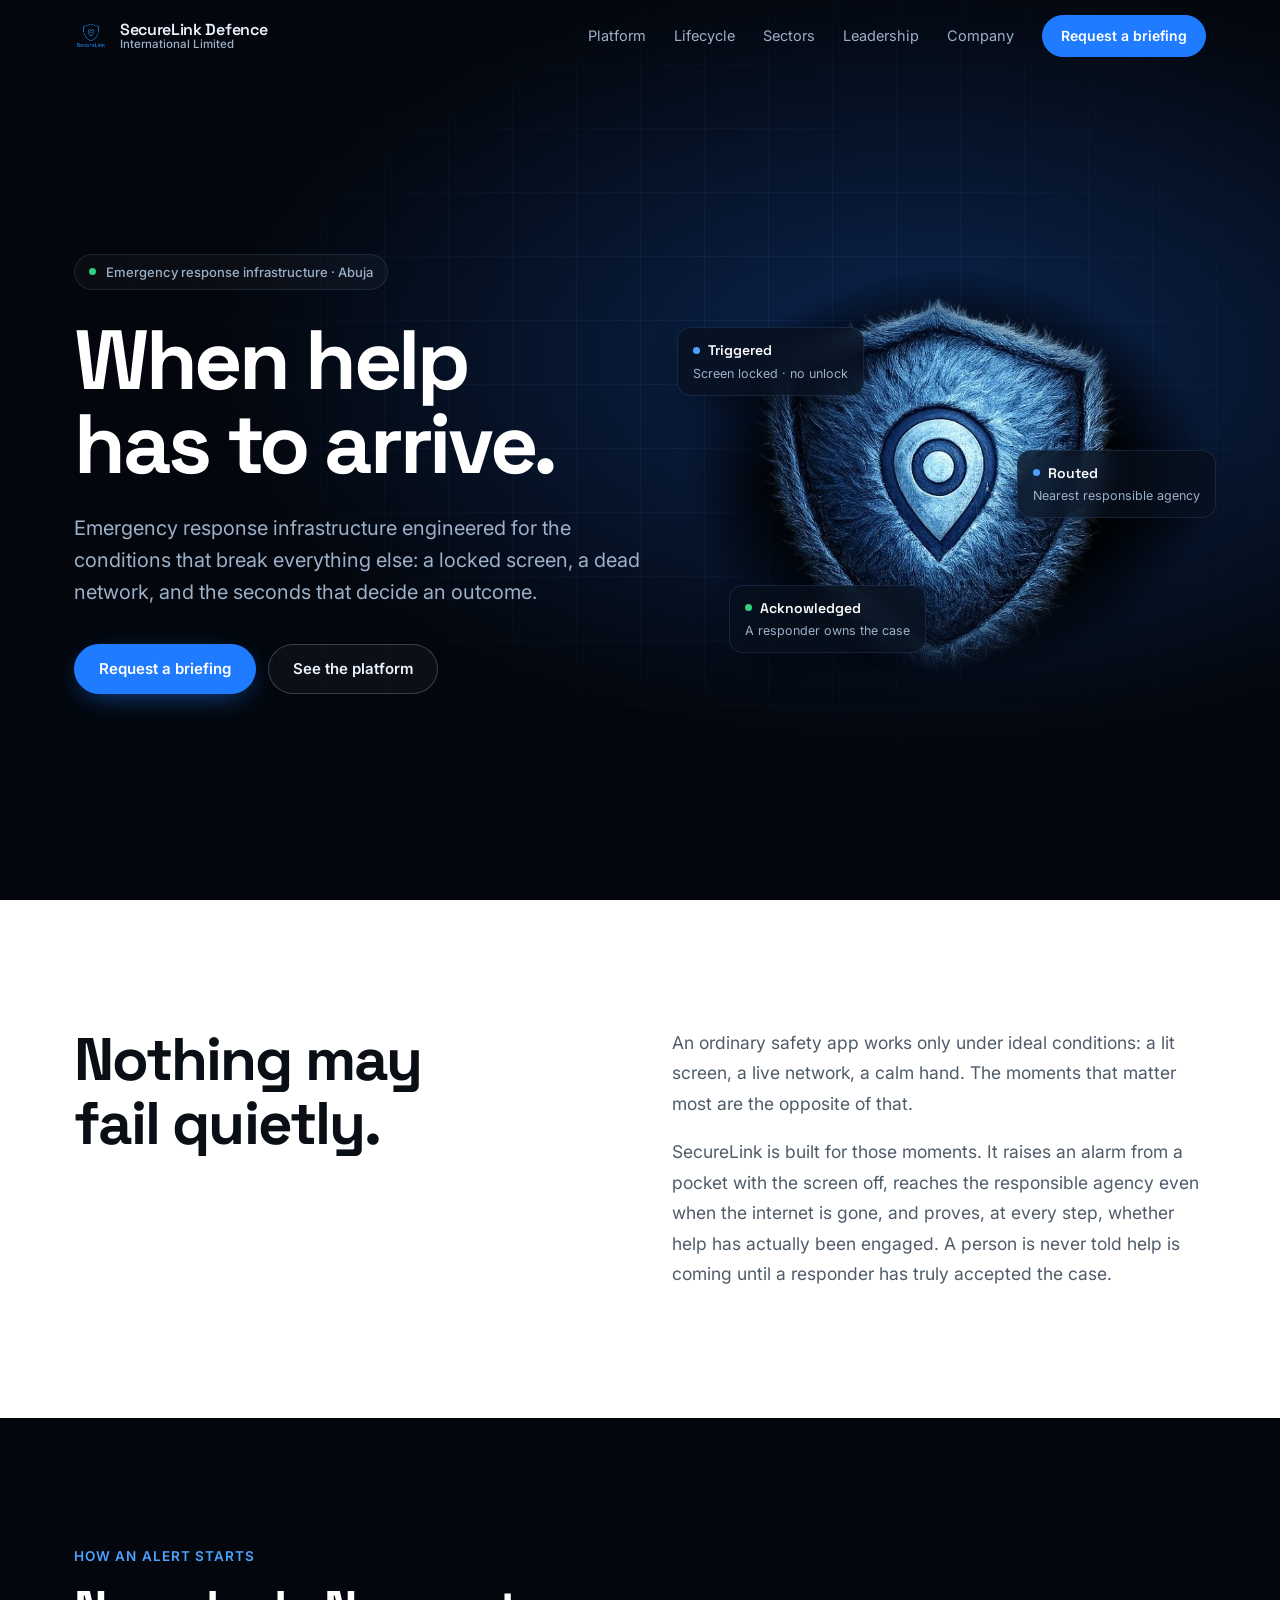
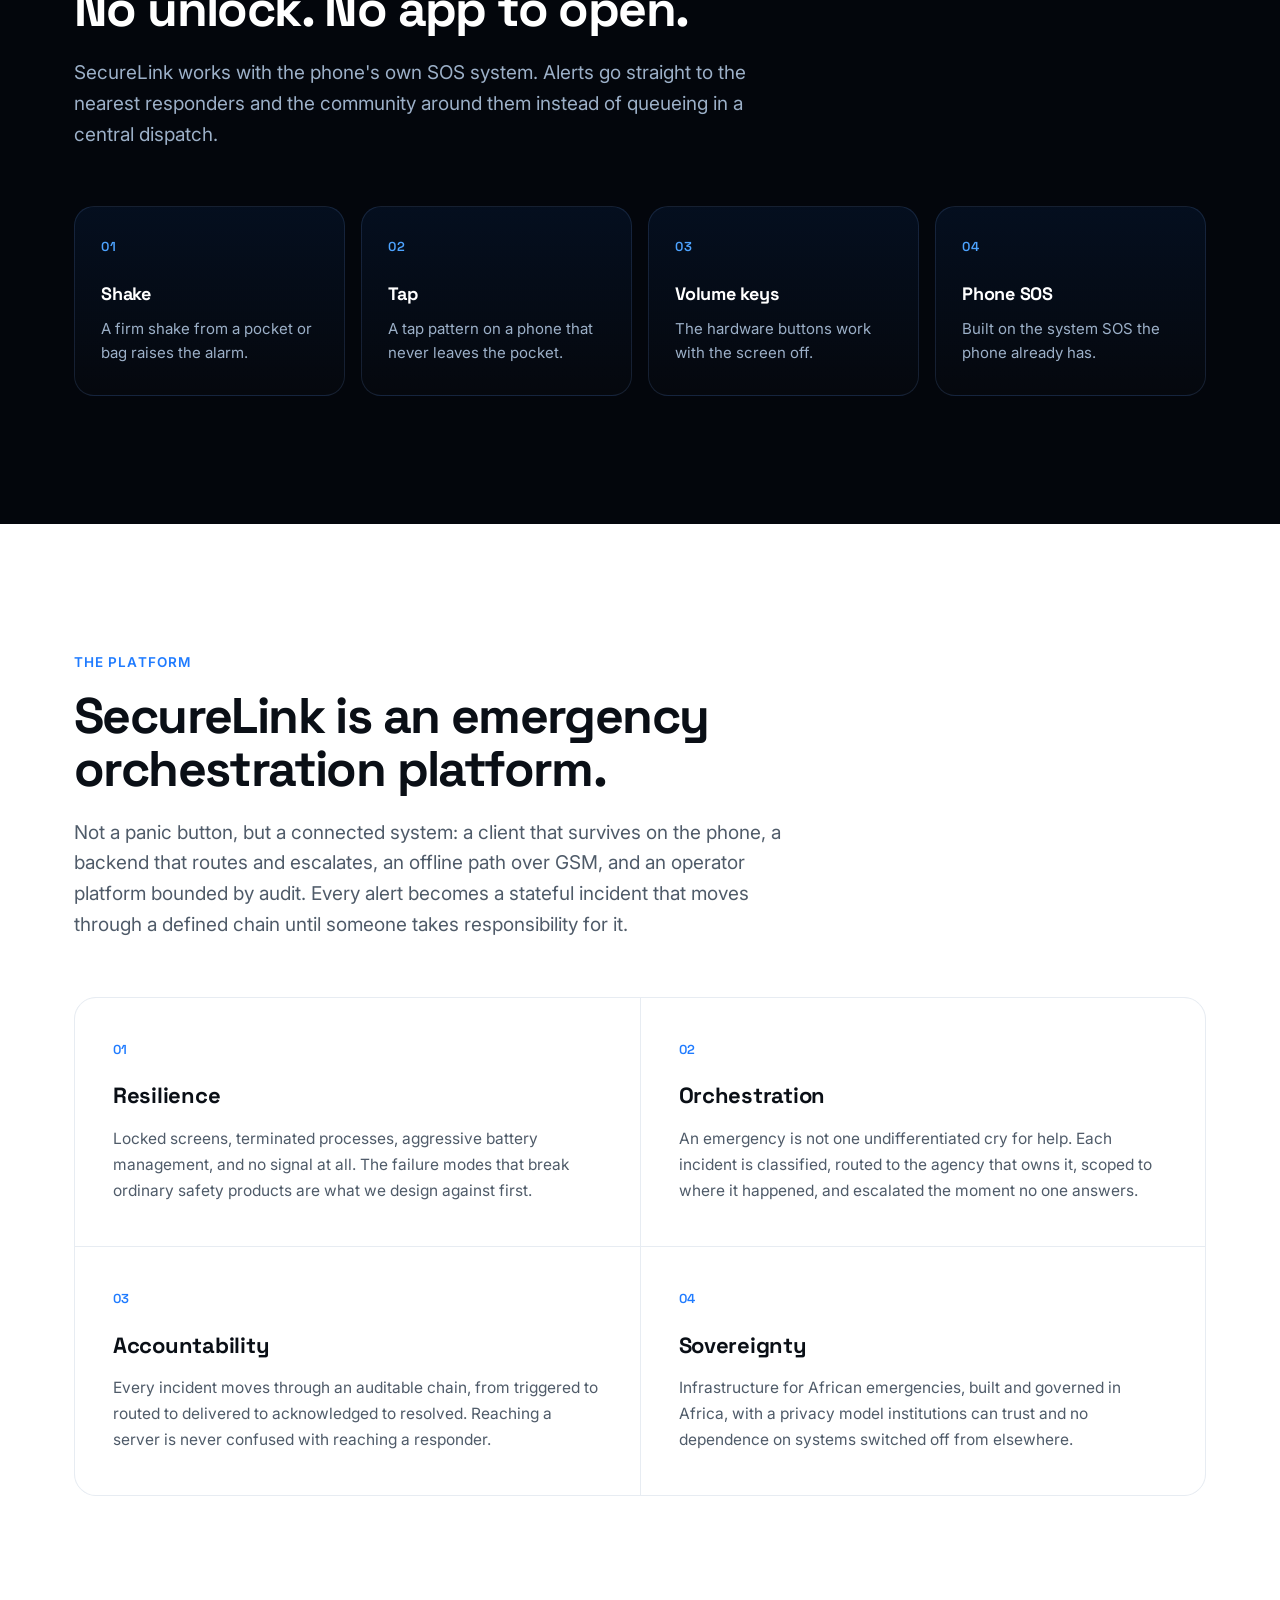
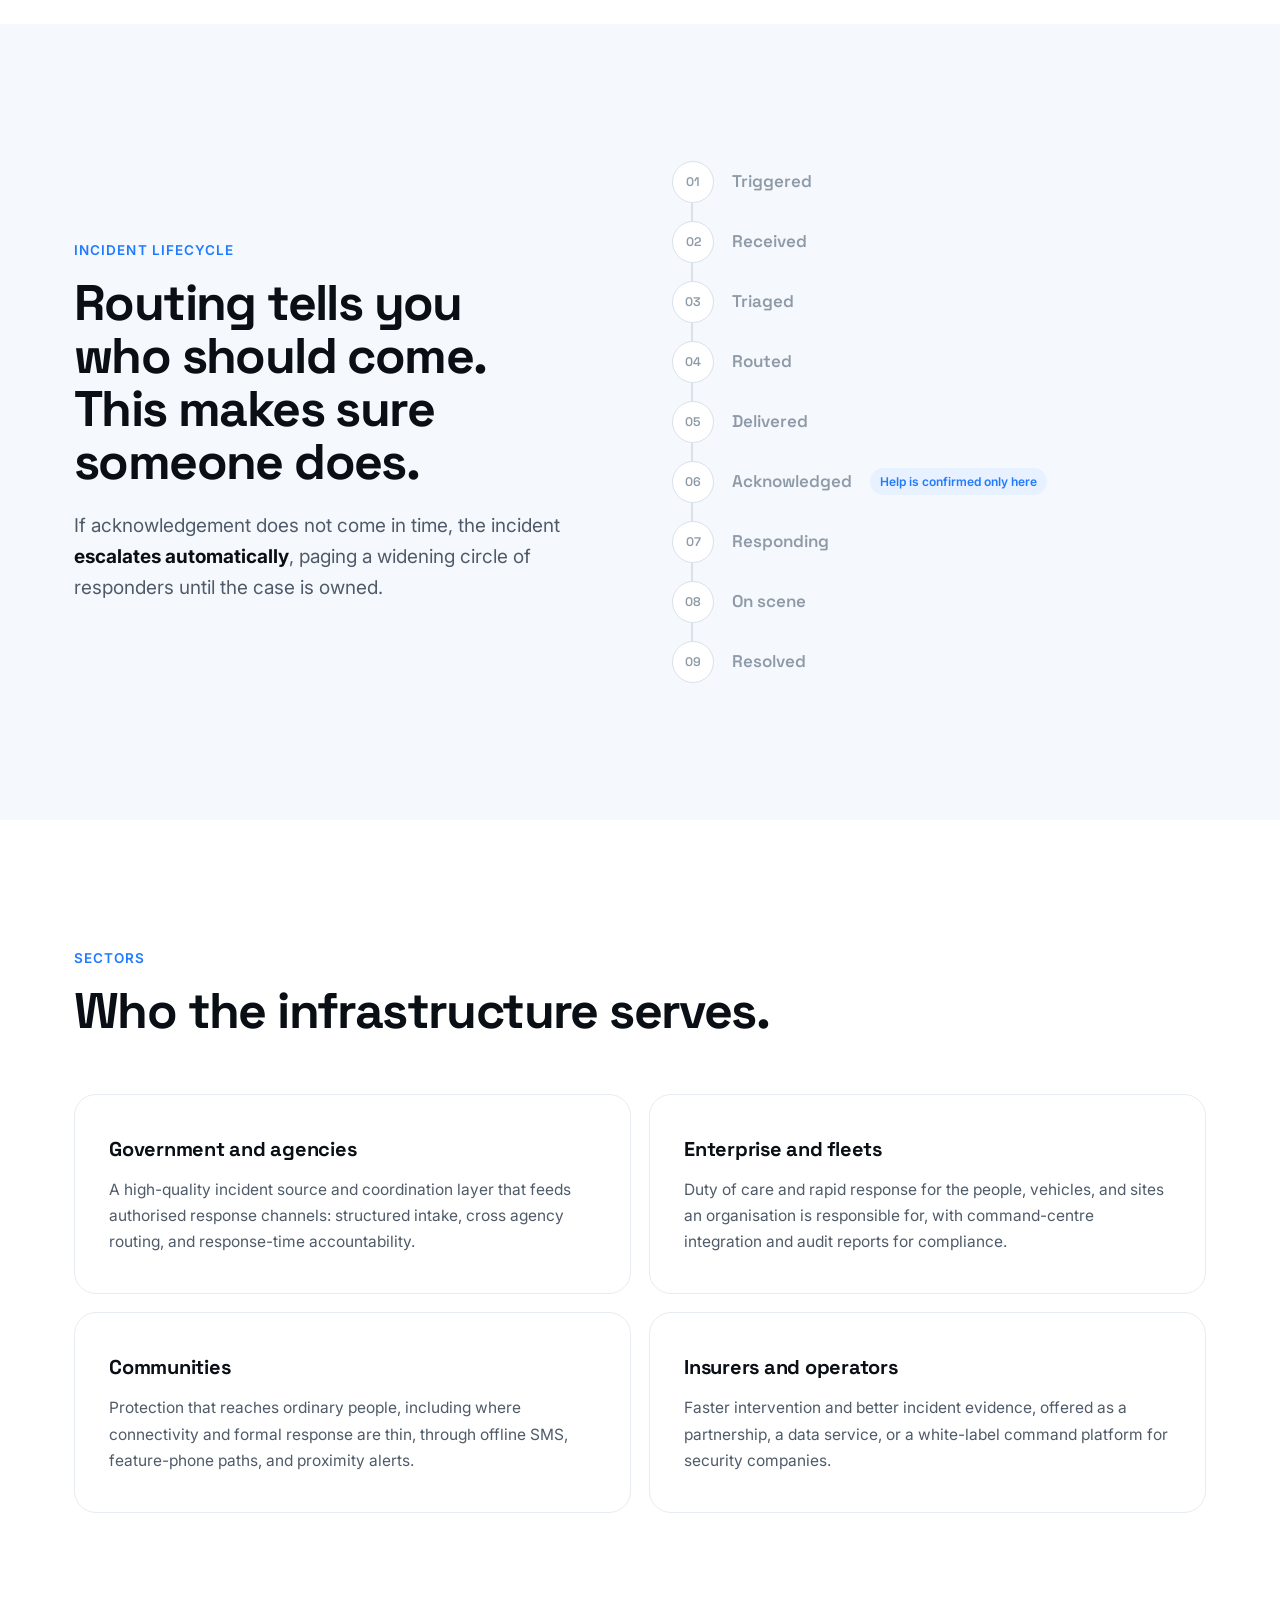
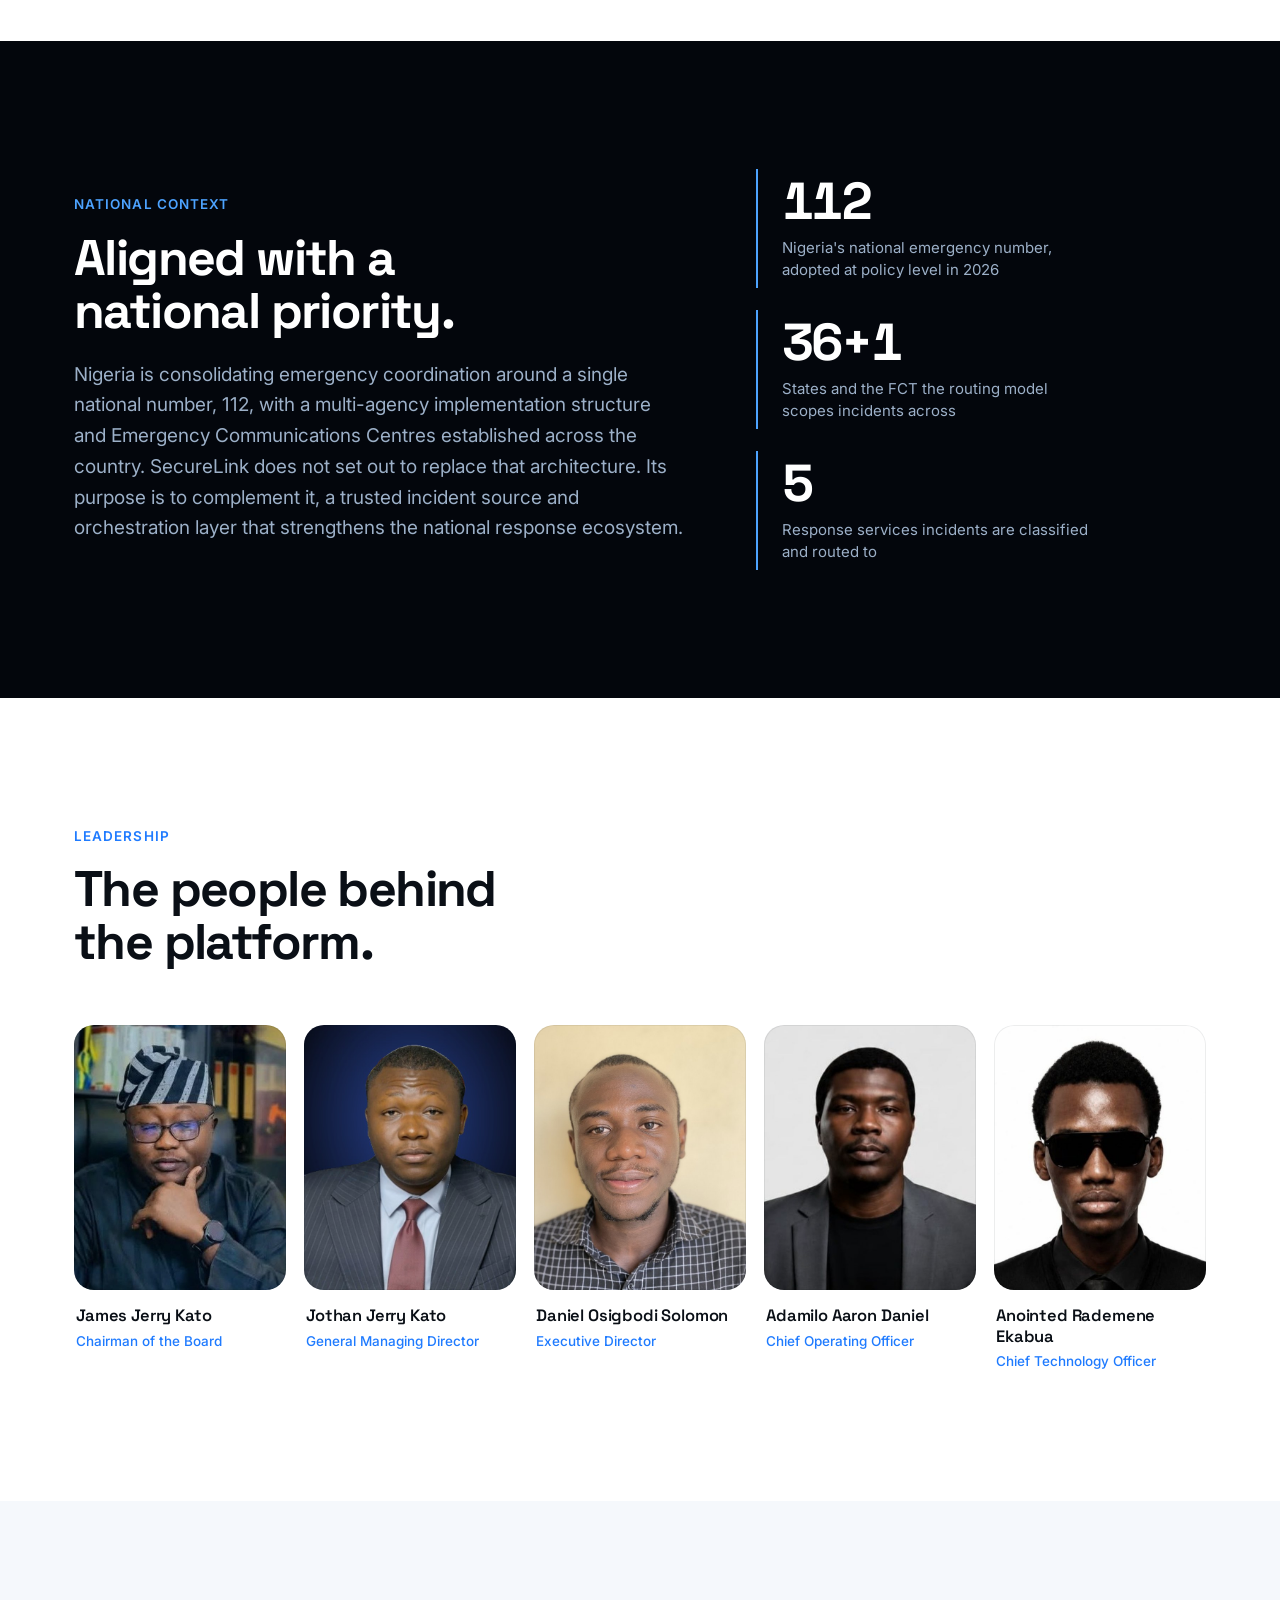
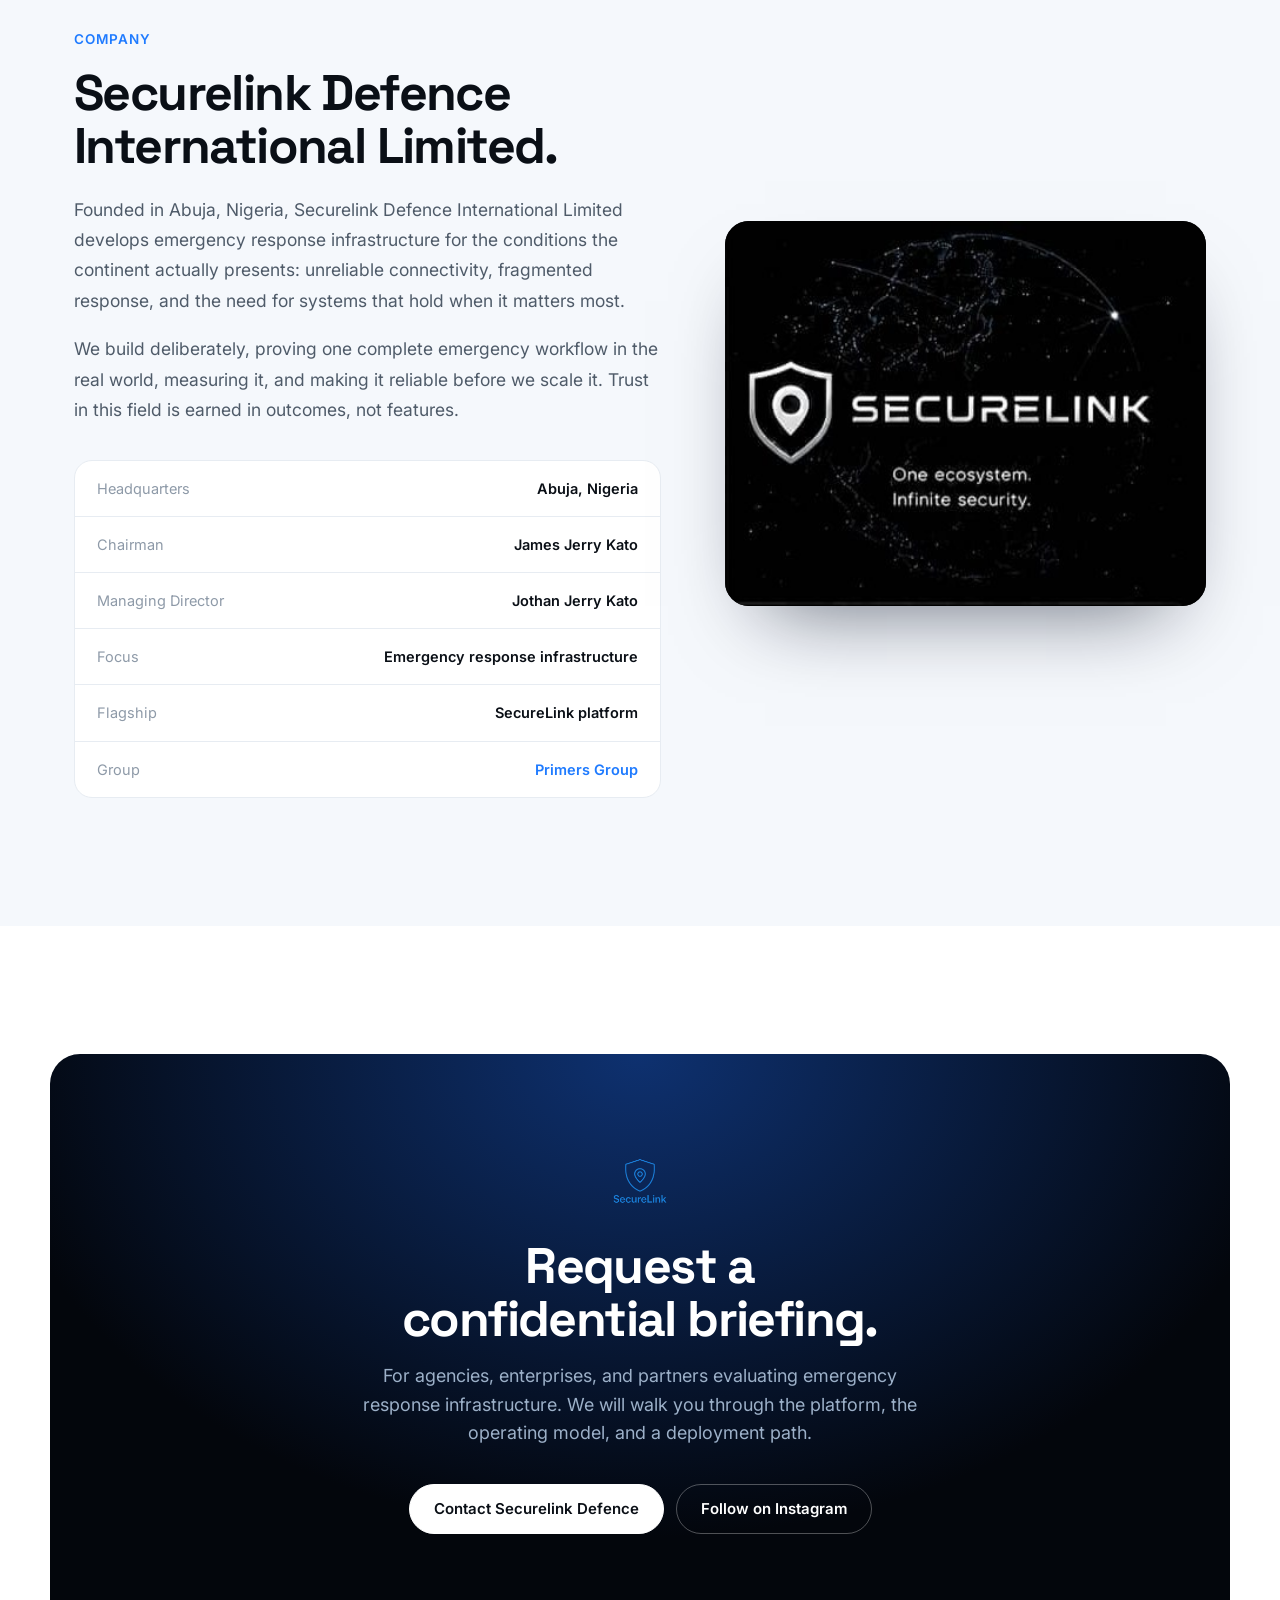
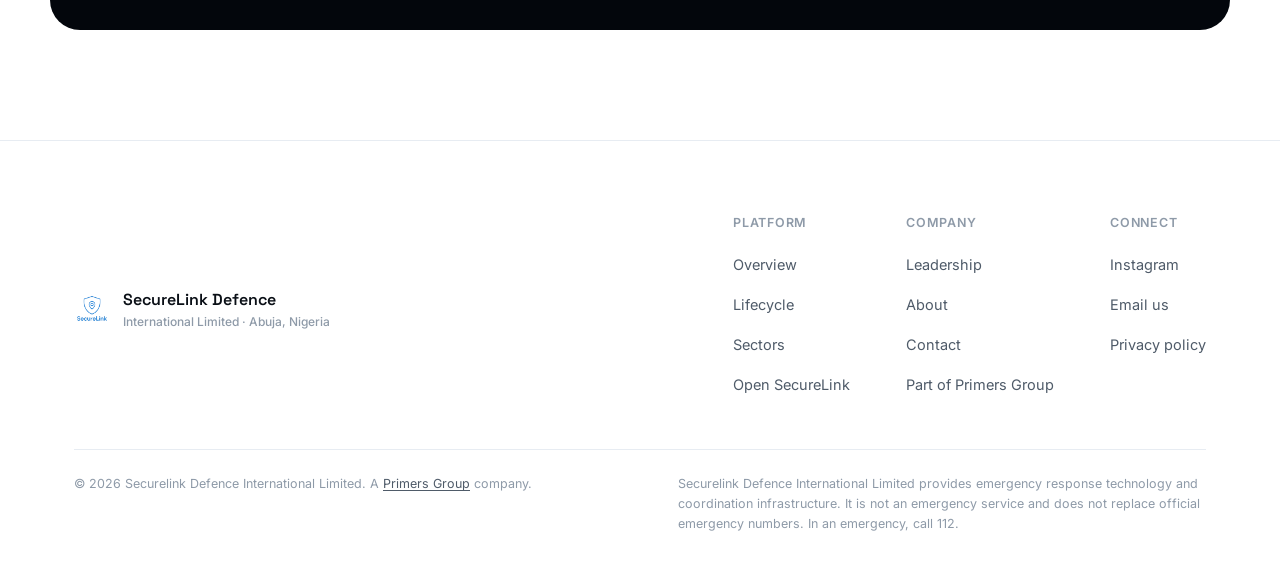
==== index.html @ cee1825c "Add Daniel Osigbodi Solomon's photo to leadership Co-Authored-By: Claude Opus 5.5 <noreply@anthropic" ====
<!doctype html>
<html lang="en-NG">
<head>
<meta charset="utf-8" />
<meta name="viewport" content="width=device-width, initial-scale=1, viewport-fit=cover" />
<title>Securelink Defence International Limited · Emergency response infrastructure</title>
<meta name="description" content="Emergency response infrastructure for Africa. Detection that survives a locked screen and a dead network, routing that reaches the right agency in time, and accountability from the first alert to the responder who answers it." />
<link rel="canonical" href="https://securelinkdefence.primersgroup.ng/" />
<meta name="theme-color" content="#03060c" />
<meta name="robots" content="index,follow,max-image-preview:large" />
<meta property="og:type" content="website" />
<meta property="og:site_name" content="Securelink Defence" />
<meta property="og:title" content="Securelink Defence · When help has to arrive" />
<meta property="og:description" content="Emergency response infrastructure engineered for a locked screen, a dead network, and the seconds that decide an outcome." />
<meta property="og:url" content="https://securelinkdefence.primersgroup.ng/" />
<meta property="og:image" content="https://securelinkdefence.primersgroup.ng/og.jpg" />
<meta property="og:image:width" content="1200" />
<meta property="og:image:height" content="630" />
<meta name="twitter:card" content="summary_large_image" />
<link rel="icon" href="/favicon.ico" sizes="48x48" />
<link rel="icon" type="image/png" sizes="96x96" href="/favicon-96.png" />
<link rel="icon" type="image/png" sizes="192x192" href="/icon-192.png" />
<link rel="apple-touch-icon" href="/apple-touch-icon.png" />
<link rel="preconnect" href="https://fonts.googleapis.com" />
<link rel="preconnect" href="https://fonts.gstatic.com" crossorigin />
<link href="https://fonts.googleapis.com/css2?family=Space+Grotesk:wght@500;600;700&family=Inter:wght@400;500;600&display=swap" rel="stylesheet" />
<link rel="preload" as="image" href="/img/shield-hero.jpg" />
<link rel="stylesheet" href="/site.css" />
<script>document.documentElement.classList.add('js')</script>
<script type="application/ld+json">{"@context":"https://schema.org","@graph":[
{"@type":"Organization","@id":"https://securelinkdefence.primersgroup.ng/#org","name":"Securelink Defence International Limited","alternateName":"SecureLink","url":"https://securelinkdefence.primersgroup.ng/","logo":"https://securelinkdefence.primersgroup.ng/securelink-logo.png","email":"primerscorperation@gmail.com","address":{"@type":"PostalAddress","addressLocality":"Abuja","addressCountry":"NG"},"sameAs":["https://www.instagram.com/securelink_defence/","https://securelink.primersgroup.ng/"],"parentOrganization":{"@type":"Organization","name":"Primers Group","url":"https://primersgroup.ng/"},
"employee":[{"@type":"Person","name":"James Jerry Kato","jobTitle":"Chairman of the Board"},{"@type":"Person","name":"Jothan Jerry Kato","jobTitle":"General Managing Director"},{"@type":"Person","name":"Daniel Osigbodi Solomon","jobTitle":"Executive Director"},{"@type":"Person","name":"Adamilo Aaron Daniel","jobTitle":"Chief Operating Officer"},{"@type":"Person","name":"Anointed Rademene Ekabua","jobTitle":"Chief Technology Officer"}]},
{"@type":"WebApplication","name":"SecureLink","url":"https://securelink.primersgroup.ng/","applicationCategory":"BusinessApplication","publisher":{"@id":"https://securelinkdefence.primersgroup.ng/#org"}},
{"@type":"WebSite","name":"Securelink Defence","url":"https://securelinkdefence.primersgroup.ng/","publisher":{"@id":"https://securelinkdefence.primersgroup.ng/#org"}}]}</script>
</head>
<body>
<a class="skip" href="#main">Skip to content</a>

<nav class="nav" id="nav">
  <div class="wrap nav-in">
    <a class="brand" href="/" aria-label="Securelink Defence International Limited, home">
      <img src="/securelink-logo.png" alt="" width="34" height="34" />
      <span class="wm">SecureLink Defence<small>International Limited</small></span>
    </a>
    <div class="navlinks" id="navlinks">
      <a href="#platform">Platform</a>
      <a href="#lifecycle">Lifecycle</a>
      <a href="#sectors">Sectors</a>
      <a href="#team">Leadership</a>
      <a href="#company">Company</a>
      <a class="btn sm" href="#contact">Request a briefing</a>
    </div>
    <button class="menu" id="menu" aria-label="Open menu" aria-expanded="false" aria-controls="navlinks"><span></span><span></span></button>
  </div>
</nav>

<main id="main">
<header class="hero" id="top">
  <div class="grid-bg" aria-hidden="true"></div>
  <div class="wrap hero-in">
    <div class="hero-copy">
      <div class="tag"><span class="dot"></span>Emergency response infrastructure · Abuja</div>
      <h1>When help has to arrive.</h1>
      <p class="sub">Emergency response infrastructure engineered for the conditions that break everything else: a locked screen, a dead network, and the seconds that decide an outcome.</p>
      <div class="hero-cta">
        <a class="btn" href="#contact">Request a briefing</a>
        <a class="btn ghost" href="#platform">See the platform</a>
      </div>
    </div>
    <div class="hero-art">
      <div class="halo" aria-hidden="true"></div>
      <img src="/img/shield-hero.jpg" alt="The SecureLink shield" width="800" height="628" />
      <div class="chip c1" aria-hidden="true"><b>Triggered</b><span>Screen locked · no unlock</span></div>
      <div class="chip c2" aria-hidden="true"><b>Routed</b><span>Nearest responsible agency</span></div>
      <div class="chip c3 ok" aria-hidden="true"><b>Acknowledged</b><span>A responder owns the case</span></div>
    </div>
  </div>
</header>

<section id="mission" class="sec">
  <div class="wrap split">
    <h2 class="statement reveal">Nothing may fail quietly.</h2>
    <div class="body reveal">
      <p>An ordinary safety app works only under ideal conditions: a lit screen, a live network, a calm hand. The moments that matter most are the opposite of that.</p>
      <p>SecureLink is built for those moments. It raises an alarm from a pocket with the screen off, reaches the responsible agency even when the internet is gone, and proves, at every step, whether help has actually been engaged. A person is never told help is coming until a responder has truly accepted the case.</p>
    </div>
  </div>
</section>

<section id="triggers" class="sec dark">
  <div class="wrap">
    <div class="eyebrow">How an alert starts</div>
    <h2 class="reveal">No unlock. No app to open.</h2>
    <p class="sec-lead reveal">SecureLink works with the phone's own SOS system. Alerts go straight to the nearest responders and the community around them instead of queueing in a central dispatch.</p>
    <div class="triggers">
      <div class="trig reveal"><span class="tn">01</span><h3>Shake</h3><p>A firm shake from a pocket or bag raises the alarm.</p></div>
      <div class="trig reveal"><span class="tn">02</span><h3>Tap</h3><p>A tap pattern on a phone that never leaves the pocket.</p></div>
      <div class="trig reveal"><span class="tn">03</span><h3>Volume keys</h3><p>The hardware buttons work with the screen off.</p></div>
      <div class="trig reveal"><span class="tn">04</span><h3>Phone SOS</h3><p>Built on the system SOS the phone already has.</p></div>
    </div>
  </div>
</section>

<section id="platform" class="sec">
  <div class="wrap">
    <div class="eyebrow">The platform</div>
    <h2 class="reveal">SecureLink is an emergency orchestration platform.</h2>
    <p class="sec-lead reveal">Not a panic button, but a connected system: a client that survives on the phone, a backend that routes and escalates, an offline path over GSM, and an operator platform bounded by audit. Every alert becomes a stateful incident that moves through a defined chain until someone takes responsibility for it.</p>
    <div class="pillars">
      <div class="pillar reveal"><span class="n">01</span><h3>Resilience</h3><p>Locked screens, terminated processes, aggressive battery management, and no signal at all. The failure modes that break ordinary safety products are what we design against first.</p></div>
      <div class="pillar reveal"><span class="n">02</span><h3>Orchestration</h3><p>An emergency is not one undifferentiated cry for help. Each incident is classified, routed to the agency that owns it, scoped to where it happened, and escalated the moment no one answers.</p></div>
      <div class="pillar reveal"><span class="n">03</span><h3>Accountability</h3><p>Every incident moves through an auditable chain, from triggered to routed to delivered to acknowledged to resolved. Reaching a server is never confused with reaching a responder.</p></div>
      <div class="pillar reveal"><span class="n">04</span><h3>Sovereignty</h3><p>Infrastructure for African emergencies, built and governed in Africa, with a privacy model institutions can trust and no dependence on systems switched off from elsewhere.</p></div>
    </div>
  </div>
</section>

<section id="lifecycle" class="sec soft">
  <div class="wrap life">
    <div>
      <div class="eyebrow">Incident lifecycle</div>
      <h2 class="reveal">Routing tells you who should come. This makes sure someone does.</h2>
      <p class="sec-lead reveal">If acknowledgement does not come in time, the incident <b>escalates automatically</b>, paging a widening circle of responders until the case is owned.</p>
    </div>
    <ol class="chain" id="chain" aria-label="Incident lifecycle">
      <li>Triggered</li><li>Received</li><li>Triaged</li><li>Routed</li><li>Delivered</li><li class="key">Acknowledged</li><li>Responding</li><li>On scene</li><li>Resolved</li>
    </ol>
  </div>
</section>

<section id="sectors" class="sec">
  <div class="wrap">
    <div class="eyebrow">Sectors</div>
    <h2 class="reveal">Who the infrastructure serves.</h2>
    <div class="cards">
      <div class="card reveal"><h3>Government and agencies</h3><p>A high-quality incident source and coordination layer that feeds authorised response channels: structured intake, cross agency routing, and response-time accountability.</p></div>
      <div class="card reveal"><h3>Enterprise and fleets</h3><p>Duty of care and rapid response for the people, vehicles, and sites an organisation is responsible for, with command-centre integration and audit reports for compliance.</p></div>
      <div class="card reveal"><h3>Communities</h3><p>Protection that reaches ordinary people, including where connectivity and formal response are thin, through offline SMS, feature-phone paths, and proximity alerts.</p></div>
      <div class="card reveal"><h3>Insurers and operators</h3><p>Faster intervention and better incident evidence, offered as a partnership, a data service, or a white-label command platform for security companies.</p></div>
    </div>
  </div>
</section>

<section id="context" class="sec dark">
  <div class="wrap ctx">
    <div>
      <div class="eyebrow">National context</div>
      <h2 class="reveal">Aligned with a national priority.</h2>
      <p class="sec-lead reveal">Nigeria is consolidating emergency coordination around a single national number, 112, with a multi-agency implementation structure and Emergency Communications Centres established across the country. SecureLink does not set out to replace that architecture. Its purpose is to complement it, a trusted incident source and orchestration layer that strengthens the national response ecosystem.</p>
    </div>
    <div class="stats">
      <div class="stat reveal"><div class="n">112</div><div class="l">Nigeria's national emergency number, adopted at policy level in 2026</div></div>
      <div class="stat reveal"><div class="n">36+1</div><div class="l">States and the FCT the routing model scopes incidents across</div></div>
      <div class="stat reveal"><div class="n">5</div><div class="l">Response services incidents are classified and routed to</div></div>
    </div>
  </div>
</section>

<section id="team" class="sec">
  <div class="wrap">
    <div class="eyebrow">Leadership</div>
    <h2 class="reveal">The people behind the platform.</h2>
    <div class="team">
      <figure class="person reveal"><div class="ph"><img src="/img/james-kato.jpg" alt="James Jerry Kato" width="600" height="750" loading="lazy" /></div><figcaption><b>James Jerry Kato</b><span>Chairman of the Board</span></figcaption></figure>
      <figure class="person reveal"><div class="ph"><img src="/img/jothan-kato-portrait.jpg" alt="Jothan Jerry Kato" width="580" height="725" loading="lazy" /></div><figcaption><b>Jothan Jerry Kato</b><span>General Managing Director</span></figcaption></figure>
      <figure class="person reveal"><div class="ph"><img src="/img/daniel-solomon.jpg" alt="Daniel Osigbodi Solomon" width="600" height="750" loading="lazy" /></div><figcaption><b>Daniel Osigbodi Solomon</b><span>Executive Director</span></figcaption></figure>
      <figure class="person reveal"><div class="ph"><img src="/img/aaron-daniel.jpg" alt="Adamilo Aaron Daniel" width="600" height="750" loading="lazy" /></div><figcaption><b>Adamilo Aaron Daniel</b><span>Chief Operating Officer</span></figcaption></figure>
      <figure class="person reveal"><div class="ph"><img src="/img/anointed-ekabua.jpg" alt="Anointed Rademene Ekabua" width="600" height="750" loading="lazy" /></div><figcaption><b>Anointed Rademene Ekabua</b><span>Chief Technology Officer</span></figcaption></figure>
    </div>
  </div>
</section>

<section id="company" class="sec soft">
  <div class="wrap co">
    <div>
      <div class="eyebrow">Company</div>
      <h2 class="reveal">Securelink Defence International Limited.</h2>
      <div class="body reveal">
        <p>Founded in Abuja, Nigeria, Securelink Defence International Limited develops emergency response infrastructure for the conditions the continent actually presents: unreliable connectivity, fragmented response, and the need for systems that hold when it matters most.</p>
        <p>We build deliberately, proving one complete emergency workflow in the real world, measuring it, and making it reliable before we scale it. Trust in this field is earned in outcomes, not features.</p>
      </div>
      <div class="facts reveal">
        <div class="fact"><span>Headquarters</span><b>Abuja, Nigeria</b></div>
        <div class="fact"><span>Chairman</span><b>James Jerry Kato</b></div>
        <div class="fact"><span>Managing Director</span><b>Jothan Jerry Kato</b></div>
        <div class="fact"><span>Focus</span><b>Emergency response infrastructure</b></div>
        <div class="fact"><span>Flagship</span><b>SecureLink platform</b></div>
        <div class="fact"><span>Group</span><b><a href="https://primersgroup.ng" target="_blank" rel="noopener">Primers Group</a></b></div>
      </div>
    </div>
    <figure class="eco reveal">
      <img src="/img/ecosystem.jpg" alt="SecureLink: one ecosystem, infinite security" width="409" height="328" loading="lazy" />
    </figure>
  </div>
</section>

<div class="cta-wrap">
  <section id="contact" class="cta">
    <img src="/securelink-logo.png" alt="" width="64" height="64" />
    <h2>Request a confidential briefing.</h2>
    <p>For agencies, enterprises, and partners evaluating emergency response infrastructure. We will walk you through the platform, the operating model, and a deployment path.</p>
    <div class="hero-cta">
      <a class="btn light" href="mailto:primerscorperation@gmail.com?subject=Securelink%20Defence%20briefing%20request">Contact Securelink Defence</a>
      <a class="btn ghost-l" href="https://www.instagram.com/securelink_defence/" target="_blank" rel="noopener">Follow on Instagram</a>
    </div>
  </section>
</div>
</main>

<footer>
  <div class="wrap">
    <div class="foot-top">
      <div class="foot-brand">
        <img src="/securelink-logo.png" alt="" width="36" height="36" />
        <span class="wm">SecureLink Defence<small>International Limited &middot; Abuja, Nigeria</small></span>
      </div>
      <div class="foot-links">
        <div class="foot-col"><h4>Platform</h4><a href="/#platform">Overview</a><a href="/#lifecycle">Lifecycle</a><a href="/#sectors">Sectors</a><a href="https://securelink.primersgroup.ng" target="_blank" rel="noopener">Open SecureLink</a></div>
        <div class="foot-col"><h4>Company</h4><a href="/#team">Leadership</a><a href="/#company">About</a><a href="/#contact">Contact</a><a href="https://primersgroup.ng" target="_blank" rel="noopener">Part of Primers Group</a></div>
        <div class="foot-col"><h4>Connect</h4><a href="https://www.instagram.com/securelink_defence/" target="_blank" rel="noopener me">Instagram</a><a href="mailto:primerscorperation@gmail.com">Email us</a><a href="/privacy/">Privacy policy</a></div>
      </div>
    </div>
    <div class="foot-bottom">
      <span>&copy; 2026 Securelink Defence International Limited. A <a href="https://primersgroup.ng" target="_blank" rel="noopener">Primers Group</a> company.</span>
      <span class="disc">Securelink Defence International Limited provides emergency response technology and coordination infrastructure. It is not an emergency service and does not replace official emergency numbers. In an emergency, call 112.</span>
    </div>
  </div>
</footer>
<script src="/site.js" defer></script>
</body>
</html>
---- site.css ----
:root{
  --bg:#ffffff;--soft:#F5F8FC;--ink:#0A0F16;--ink-2:#4F5B69;--ink-3:#8E9AA8;
  --blue:#1F7BFF;--blue-2:#0A5FD6;--glow:#4DA3FF;--line:#E7ECF2;--line-2:#D9E1EB;
  --night:#03060C;--night-2:#08101C;--night-line:rgba(120,170,255,.14);--night-ink:#EAF2FF;--night-ink-2:#9CB0C8;
  --display:"Space Grotesk",-apple-system,BlinkMacSystemFont,"Segoe UI",sans-serif;
  --sans:Inter,-apple-system,BlinkMacSystemFont,"Segoe UI",Roboto,Helvetica,Arial,sans-serif;
  --wrap:1180px;
}
*{box-sizing:border-box}
html{scroll-behavior:smooth;-webkit-text-size-adjust:100%;scroll-padding-top:80px}
body{margin:0;background:var(--bg);color:var(--ink);font-family:var(--sans);font-size:17px;line-height:1.6;-webkit-font-smoothing:antialiased;text-rendering:optimizeLegibility;overflow-x:hidden}
::selection{background:rgba(31,123,255,.18)}
a{color:inherit;text-decoration:none}
img{max-width:100%;display:block}
.skip{position:absolute;left:-999px;top:8px;background:#fff;color:var(--ink);padding:10px 14px;border-radius:8px;z-index:100}
.skip:focus{left:12px}
:focus-visible{outline:2px solid var(--glow);outline-offset:3px;border-radius:6px}
.wrap{max-width:var(--wrap);margin:0 auto;padding:0 max(24px,env(safe-area-inset-left))}
h1,h2,h3{margin:0;font-family:var(--display);font-weight:700;letter-spacing:-.02em;text-wrap:balance}
h1{font-size:clamp(42px,6.6vw,84px);line-height:1;letter-spacing:-.04em}
h2{font-size:clamp(30px,4.2vw,50px);line-height:1.06;letter-spacing:-.032em;max-width:22ch}
h3{font-size:20px;letter-spacing:-.012em}
p{margin:0}

.btn{display:inline-flex;align-items:center;justify-content:center;gap:9px;min-height:48px;font-weight:600;font-size:15px;padding:12px 24px;border-radius:100px;background:var(--blue);color:#fff;border:1px solid var(--blue);transition:background .2s,transform .2s,box-shadow .2s;box-shadow:0 8px 30px -10px rgba(31,123,255,.7)}
.btn:hover{background:var(--blue-2);border-color:var(--blue-2);transform:translateY(-1px)}
.btn.sm{min-height:42px;padding:9px 18px;font-size:14px;box-shadow:none}
.btn.ghost{background:rgba(255,255,255,.04);color:var(--night-ink);border-color:rgba(160,195,255,.28);box-shadow:none}
.btn.ghost:hover{background:rgba(255,255,255,.1)}
.btn.light{background:#fff;color:var(--ink);border-color:#fff;box-shadow:none}
.btn.light:hover{background:#E6F0FF}
.btn.ghost-l{background:transparent;color:#fff;border-color:rgba(255,255,255,.3);box-shadow:none}
.btn.ghost-l:hover{background:rgba(255,255,255,.08)}

/* nav */
.nav{position:fixed;inset:0 0 auto;z-index:50;transition:background .3s,border-color .3s;border-bottom:1px solid transparent;padding-top:env(safe-area-inset-top)}
.nav.solid{background:rgba(3,6,12,.82);backdrop-filter:saturate(160%) blur(16px);-webkit-backdrop-filter:saturate(160%) blur(16px);border-color:var(--night-line)}
.nav-in{display:flex;align-items:center;gap:26px;height:72px}
.brand{display:flex;align-items:center;gap:12px;margin-right:auto;color:var(--night-ink)}
.brand img{width:34px;height:34px;border-radius:8px}
.brand .wm{font-family:var(--display);font-weight:600;font-size:16px;letter-spacing:-.02em;line-height:1.1}
.brand .wm small{display:block;font-family:var(--sans);font-size:11.5px;font-weight:500;color:var(--night-ink-2);letter-spacing:0}
.navlinks{display:flex;gap:28px;align-items:center}
.navlinks a:not(.btn){font-size:14.5px;color:var(--night-ink-2);transition:color .2s}
.navlinks a:not(.btn):hover{color:#fff}
.menu{display:none;width:44px;height:44px;border:1px solid var(--night-line);border-radius:12px;background:transparent;cursor:pointer;flex-direction:column;justify-content:center;align-items:center;gap:6px}
.menu span{width:18px;height:1.6px;background:#fff;transition:transform .25s}
.menu[aria-expanded=true] span:first-child{transform:translateY(3.8px) rotate(45deg)}
.menu[aria-expanded=true] span:last-child{transform:translateY(-3.8px) rotate(-45deg)}

/* hero */
.hero{position:relative;background:radial-gradient(90% 70% at 72% 40%,#0B2550 0%,var(--night) 62%);color:var(--night-ink);overflow:hidden;padding-top:72px}
.grid-bg{position:absolute;inset:0;background-image:linear-gradient(var(--night-line) 1px,transparent 1px),linear-gradient(90deg,var(--night-line) 1px,transparent 1px);background-size:64px 64px;mask-image:radial-gradient(70% 70% at 60% 40%,#000 0%,transparent 80%);-webkit-mask-image:radial-gradient(70% 70% at 60% 40%,#000 0%,transparent 80%);opacity:.55}
.hero-in{position:relative;display:grid;grid-template-columns:1.05fr .95fr;gap:40px;align-items:center;min-height:min(860px,calc(100svh - 72px));padding-top:72px;padding-bottom:96px}
.tag{display:inline-flex;align-items:center;gap:10px;font-size:13px;font-weight:500;color:var(--night-ink-2);border:1px solid var(--night-line);border-radius:100px;padding:7px 14px;background:rgba(255,255,255,.03);margin-bottom:28px}
.dot{width:7px;height:7px;border-radius:50%;background:#35D07F;box-shadow:0 0 0 0 rgba(53,208,127,.6);animation:ping 2.2s infinite}
@keyframes ping{70%{box-shadow:0 0 0 9px rgba(53,208,127,0)}100%{box-shadow:0 0 0 0 rgba(53,208,127,0)}}
.hero h1{color:#fff;max-width:11ch}
.hero .sub{max-width:52ch;margin-top:26px;color:var(--night-ink-2);font-size:clamp(17px,1.7vw,20px);line-height:1.6}
.hero-cta{display:flex;gap:12px;flex-wrap:wrap;margin-top:36px}
.hero-art{position:relative;aspect-ratio:800/628}
.hero-art img{width:100%;height:100%;object-fit:cover;mask-image:radial-gradient(closest-side,#000 62%,transparent 100%);-webkit-mask-image:radial-gradient(closest-side,#000 62%,transparent 100%);animation:float 7s ease-in-out infinite}
.halo{position:absolute;inset:12%;border-radius:50%;background:radial-gradient(circle,rgba(77,163,255,.45),transparent 65%);filter:blur(30px);animation:breathe 5s ease-in-out infinite}
@keyframes float{50%{transform:translateY(-10px)}}
@keyframes breathe{50%{opacity:.6;transform:scale(1.06)}}
.chip{position:absolute;display:flex;flex-direction:column;gap:2px;padding:11px 15px;border-radius:14px;background:rgba(8,16,28,.72);border:1px solid var(--night-line);backdrop-filter:blur(10px);-webkit-backdrop-filter:blur(10px);font-size:12.5px;color:var(--night-ink-2);box-shadow:0 18px 40px -18px rgba(0,0,0,.8)}
.chip b{font-family:var(--display);font-size:14px;color:#fff;font-weight:600;display:flex;align-items:center;gap:8px}
.chip b::before{content:"";width:7px;height:7px;border-radius:50%;background:var(--glow)}
.chip.ok b::before{background:#35D07F}
.c1{left:-2%;top:14%;animation:float 6s ease-in-out infinite}
.c2{right:-2%;top:44%;animation:float 7.5s ease-in-out infinite .6s}
.c3{left:8%;bottom:6%;animation:float 6.8s ease-in-out infinite 1.2s}

/* sections */
.sec{padding:128px 0}
.soft{background:var(--soft)}
.dark{background:var(--night);color:var(--night-ink)}
.dark h2,.dark h3{color:#fff}
.eyebrow{font-weight:600;font-size:13.5px;color:var(--blue);margin-bottom:16px;letter-spacing:.08em;text-transform:uppercase}
.dark .eyebrow{color:var(--glow)}
.sec-lead{color:var(--ink-2);font-size:19px;line-height:1.62;max-width:60ch;margin-top:22px}
.sec-lead b{color:var(--ink)}
.dark .sec-lead{color:var(--night-ink-2)}
.split{display:grid;grid-template-columns:1fr 1fr;gap:64px;align-items:start}
.statement{font-size:clamp(34px,5vw,60px);max-width:12ch}
.body p{color:var(--ink-2);font-size:17.5px;line-height:1.74}
.body p+p{margin-top:18px}

.triggers{display:grid;grid-template-columns:repeat(4,1fr);gap:16px;margin-top:56px}
.trig{padding:30px 26px;border:1px solid var(--night-line);border-radius:20px;background:linear-gradient(180deg,rgba(31,123,255,.08),rgba(255,255,255,.01))}
.trig .tn{display:block;font-family:var(--display);font-size:13px;font-weight:600;color:var(--glow);letter-spacing:.04em;margin-bottom:22px}
.trig h3{font-size:18px;margin-bottom:8px}
.trig p{color:var(--night-ink-2);font-size:15px;line-height:1.6}

.pillars{display:grid;grid-template-columns:repeat(2,1fr);gap:1px;background:var(--line);border:1px solid var(--line);border-radius:22px;overflow:hidden;margin-top:56px}
.pillar{background:#fff;padding:42px 38px}
.pillar .n{font-family:var(--display);font-size:13px;font-weight:600;color:var(--blue);display:block;margin-bottom:18px}
.pillar h3{margin-bottom:12px;font-size:22px}
.pillar p{color:var(--ink-2);font-size:15.5px;line-height:1.68}

.life{display:grid;grid-template-columns:1fr 1fr;gap:64px;align-items:center}
.chain{list-style:none;margin:0;padding:0;counter-reset:s;position:relative}
.chain::before{content:"";position:absolute;left:19px;top:20px;bottom:20px;width:2px;background:var(--line-2)}
.chain li{counter-increment:s;position:relative;display:flex;align-items:center;gap:18px;padding:9px 0;font-family:var(--display);font-weight:600;font-size:17px;color:var(--ink-3);transition:color .35s}
.chain li::before{content:counter(s,decimal-leading-zero);flex:0 0 40px;height:40px;border-radius:50%;background:#fff;border:1px solid var(--line-2);display:flex;align-items:center;justify-content:center;font-size:12.5px;color:var(--ink-3);position:relative;z-index:1;transition:all .35s}
.chain li.on{color:var(--ink)}
.chain li.on::before{background:var(--blue);border-color:var(--blue);color:#fff;box-shadow:0 0 0 6px rgba(31,123,255,.14)}
.chain li.key::after{content:"Help is confirmed only here";font-family:var(--sans);font-size:12px;font-weight:600;color:var(--blue);background:#E8F1FF;border-radius:100px;padding:4px 10px}

.cards{display:grid;grid-template-columns:repeat(2,1fr);gap:18px;margin-top:56px}
.card{padding:38px 34px;border:1px solid var(--line);border-radius:22px;background:#fff;transition:border-color .25s,transform .25s,box-shadow .25s}
.card:hover{border-color:var(--line-2);transform:translateY(-3px);box-shadow:0 24px 50px -30px rgba(10,30,70,.35)}
.card h3{margin-bottom:12px}
.card p{color:var(--ink-2);font-size:15.5px;line-height:1.68}

.ctx{display:grid;grid-template-columns:1.15fr .85fr;gap:72px;align-items:center}
.stats{display:grid;gap:22px}
.stat{border-left:2px solid var(--glow);padding:6px 0 6px 24px}
.stat .n{font-family:var(--display);font-size:52px;font-weight:700;letter-spacing:-.04em;line-height:1;color:#fff;font-variant-numeric:tabular-nums}
.stat .l{margin-top:10px;color:var(--night-ink-2);font-size:15px;line-height:1.5;max-width:34ch}

.team{display:grid;grid-template-columns:repeat(5,1fr);gap:18px;margin-top:56px}
.person{margin:0}
.ph{aspect-ratio:4/5;border-radius:20px;overflow:hidden;background:var(--soft);position:relative}
.ph img{width:100%;height:100%;object-fit:cover;filter:saturate(.92);transition:transform .6s,filter .4s}
.person:hover .ph img{transform:scale(1.04);filter:saturate(1.05)}
.ph::after{content:"";position:absolute;inset:0;border-radius:inherit;box-shadow:inset 0 0 0 1px rgba(10,15,22,.07)}
.ph.mono{display:flex;align-items:center;justify-content:center;background:radial-gradient(circle at 50% 35%,#163D7A,var(--night))}
.ph.mono span{font-family:var(--display);font-weight:600;font-size:44px;color:#fff;letter-spacing:.02em}
.person figcaption{padding:16px 2px 0}
.person b{display:block;font-family:var(--display);font-weight:600;font-size:16.5px;letter-spacing:-.01em;line-height:1.25}
.person span{display:block;color:var(--blue);font-size:13.5px;font-weight:500;margin-top:4px}

.co{display:grid;grid-template-columns:1.1fr .9fr;gap:64px;align-items:center}
.co .body{margin-top:22px}
.facts{border:1px solid var(--line);border-radius:18px;overflow:hidden;background:#fff;margin-top:34px}
.fact{display:flex;justify-content:space-between;gap:20px;padding:16px 22px;font-size:14.5px;border-bottom:1px solid var(--line)}
.fact:last-child{border-bottom:0}
.fact span{color:var(--ink-3)}
.fact b{font-weight:600;text-align:right}
.fact a{color:var(--blue)}
.eco{margin:0;border-radius:24px;overflow:hidden;background:#000;box-shadow:0 40px 80px -40px rgba(3,10,30,.6)}
.eco img{width:100%;height:auto;aspect-ratio:409/328;object-fit:cover}

.cta-wrap{padding:0 max(24px,env(safe-area-inset-left));margin:128px auto 0;max-width:calc(var(--wrap) + 48px)}
.cta{position:relative;overflow:hidden;text-align:center;background:radial-gradient(80% 120% at 50% 0%,#0E3170,var(--night) 70%);border-radius:30px;padding:96px 24px;color:#fff}
.cta img{width:64px;height:64px;margin:0 auto 26px;border-radius:14px}
.cta h2{color:#fff;margin:0 auto 16px;max-width:18ch}
.cta p{color:var(--night-ink-2);max-width:54ch;margin:0 auto;font-size:18px;line-height:1.6}
.cta .hero-cta{justify-content:center}

footer{padding:72px 0 calc(44px + env(safe-area-inset-bottom));margin-top:110px;border-top:1px solid var(--line)}
.foot-top{display:flex;justify-content:space-between;gap:40px;flex-wrap:wrap}
.foot-brand{display:flex;gap:13px;align-items:center;max-width:340px}
.foot-brand img{width:36px;height:36px;border-radius:8px}
.foot-brand .wm{font-family:var(--display);font-weight:600;font-size:16px}
.foot-brand .wm small{display:block;font-family:var(--sans);font-size:12px;color:var(--ink-3);font-weight:500}
.foot-links{display:flex;gap:56px;flex-wrap:wrap}
.foot-col h4{font-size:12.5px;color:var(--ink-3);margin:0 0 12px;font-weight:600;letter-spacing:.06em;text-transform:uppercase}
.foot-col a{display:block;font-size:14.5px;color:var(--ink-2);padding:8px 0;min-height:40px}
.foot-col a:hover{color:var(--blue)}
.foot-bottom{margin-top:44px;padding-top:24px;border-top:1px solid var(--line);display:flex;justify-content:space-between;gap:16px;flex-wrap:wrap;font-size:12.5px;color:var(--ink-3)}
.foot-bottom a{color:var(--ink-2);text-decoration:underline;text-underline-offset:2px}
.foot-bottom .disc{max-width:66ch;line-height:1.6}

/* legal page */
.legal{padding:150px 0 40px}
.legal .wrap{max-width:780px}
.legal h1{font-size:clamp(36px,5vw,54px);color:var(--ink)}
.legal .upd{color:var(--ink-3);margin-top:12px;font-size:14px}
.legal h2{font-size:22px;margin:40px 0 10px;letter-spacing:-.01em}
.legal p,.legal li{color:var(--ink-2);font-size:16.5px;line-height:1.75}
.legal ul{padding-left:20px}
.legal a{color:var(--blue)}
.nav.page{background:var(--night)}

/* reveal */
.js .reveal{opacity:0;transform:translateY(18px);transition:opacity .8s cubic-bezier(.2,.7,.2,1),transform .8s cubic-bezier(.2,.7,.2,1)}
.js .reveal.in{opacity:1;transform:none}
@media (prefers-reduced-motion:reduce){*{animation:none!important;transition:none!important}.reveal{opacity:1;transform:none}html{scroll-behavior:auto}}

@media (max-width:1080px){
  .team{grid-template-columns:repeat(3,1fr)}
  .triggers{grid-template-columns:repeat(2,1fr)}
}
@media (max-width:900px){
  .menu{display:flex}
  .navlinks{position:fixed;inset:72px 0 auto;flex-direction:column;align-items:stretch;gap:0;padding:12px 24px 24px;background:rgba(3,6,12,.97);border-bottom:1px solid var(--night-line);transform:translateY(-8px);opacity:0;visibility:hidden;transition:all .25s}
  .navlinks.open{transform:none;opacity:1;visibility:visible}
  .navlinks a:not(.btn){padding:14px 0;font-size:17px;border-bottom:1px solid var(--night-line);color:var(--night-ink)}
  .navlinks .btn{margin-top:18px}
  .nav.open{background:rgba(3,6,12,.97)}
  .hero-in{grid-template-columns:1fr;min-height:0;padding-top:40px;padding-bottom:72px;text-align:left}
  .hero-art{max-width:520px;width:100%;margin:8px auto 0}
  .sec{padding:88px 0}
  .split,.life,.ctx,.co{grid-template-columns:1fr;gap:40px}
  .pillars,.cards{grid-template-columns:1fr}
  .cta-wrap{margin-top:88px}
}
@media (max-width:560px){
  body{font-size:16px}
  .team{grid-template-columns:repeat(2,1fr);gap:14px}
  .triggers{grid-template-columns:1fr}
  .pillar,.card{padding:30px 24px}
  .chip{font-size:11.5px;padding:9px 12px}
  .chip b{font-size:13px}
  .c1{left:0;top:6%}.c2{right:0}.c3{left:4%;bottom:2%}
  .hero-cta .btn{flex:1 1 100%}
  .cta{padding:72px 20px;border-radius:24px}
  .stat .n{font-size:44px}
  .chain li.key::after{display:none}
  .brand .wm small{display:none}
  .foot-links{gap:32px}
}
.legal .intro{margin-top:24px}
.legal a.btn{color:#fff}
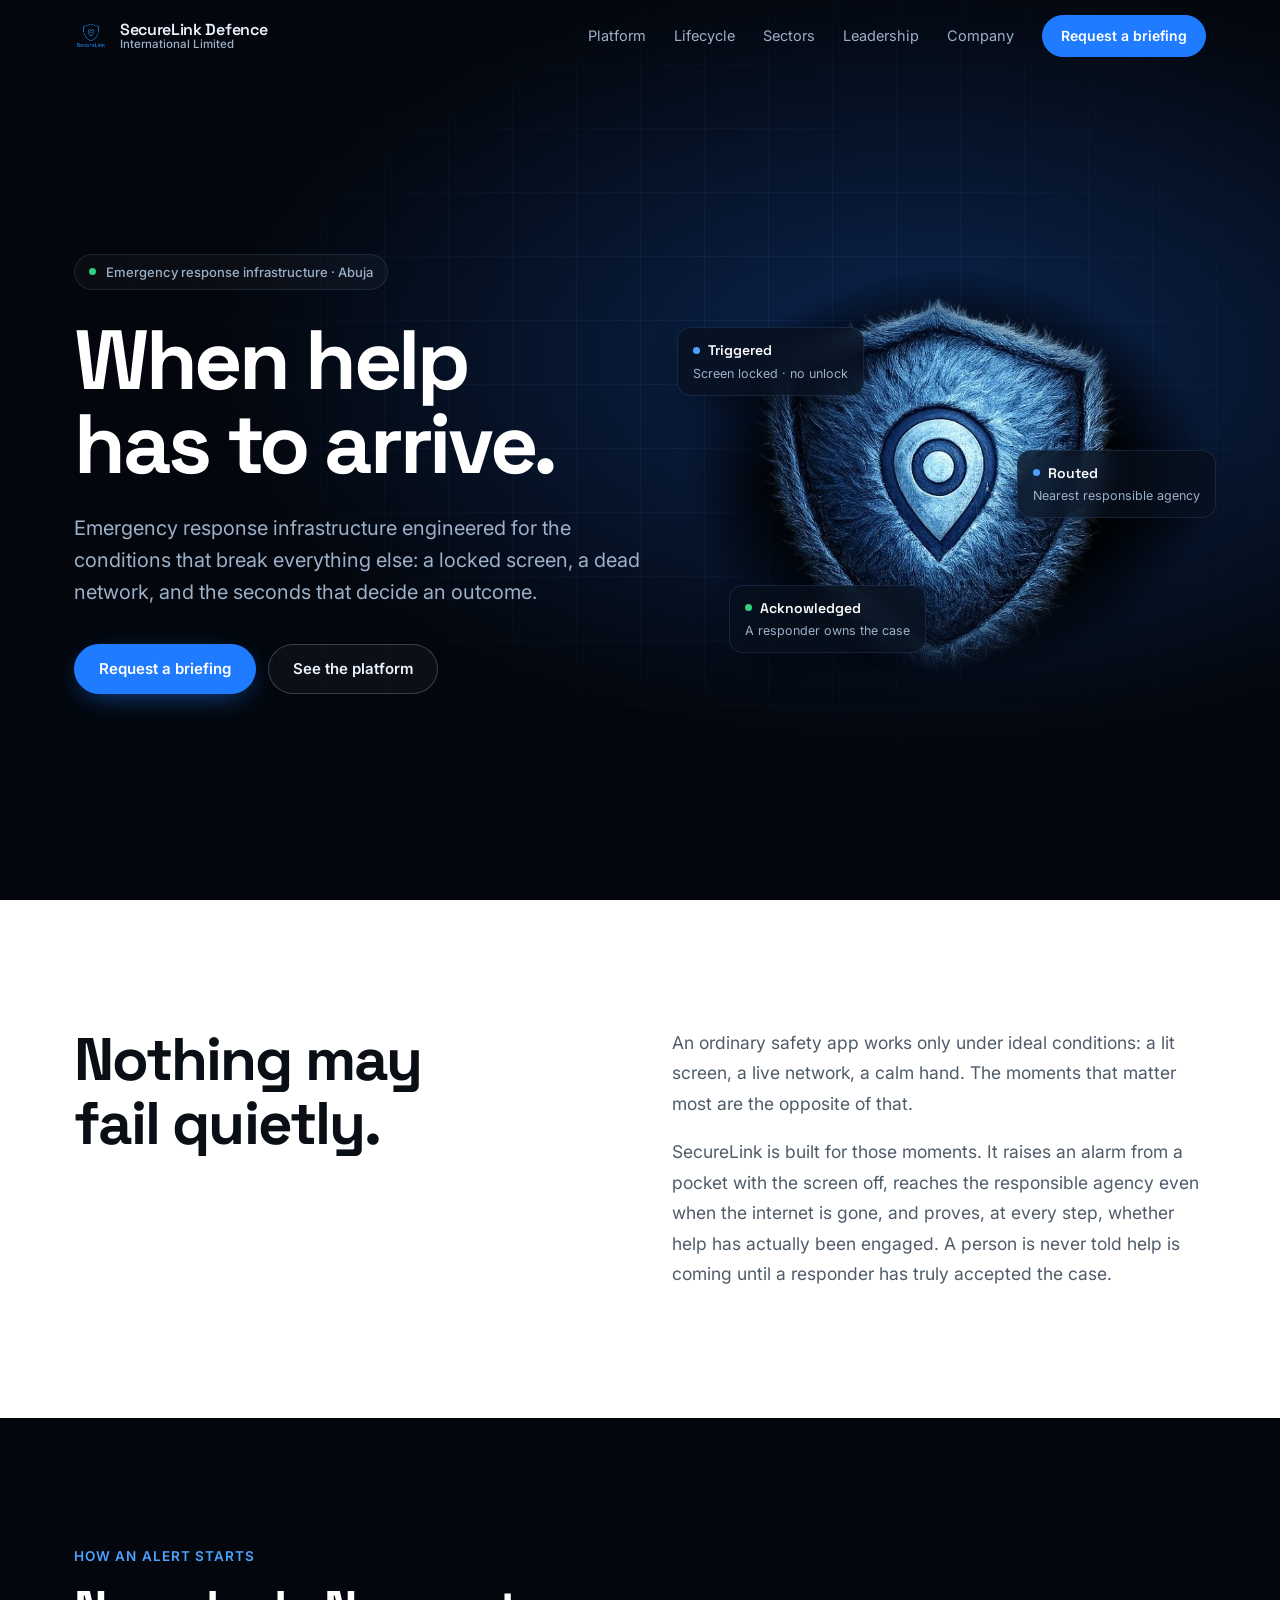
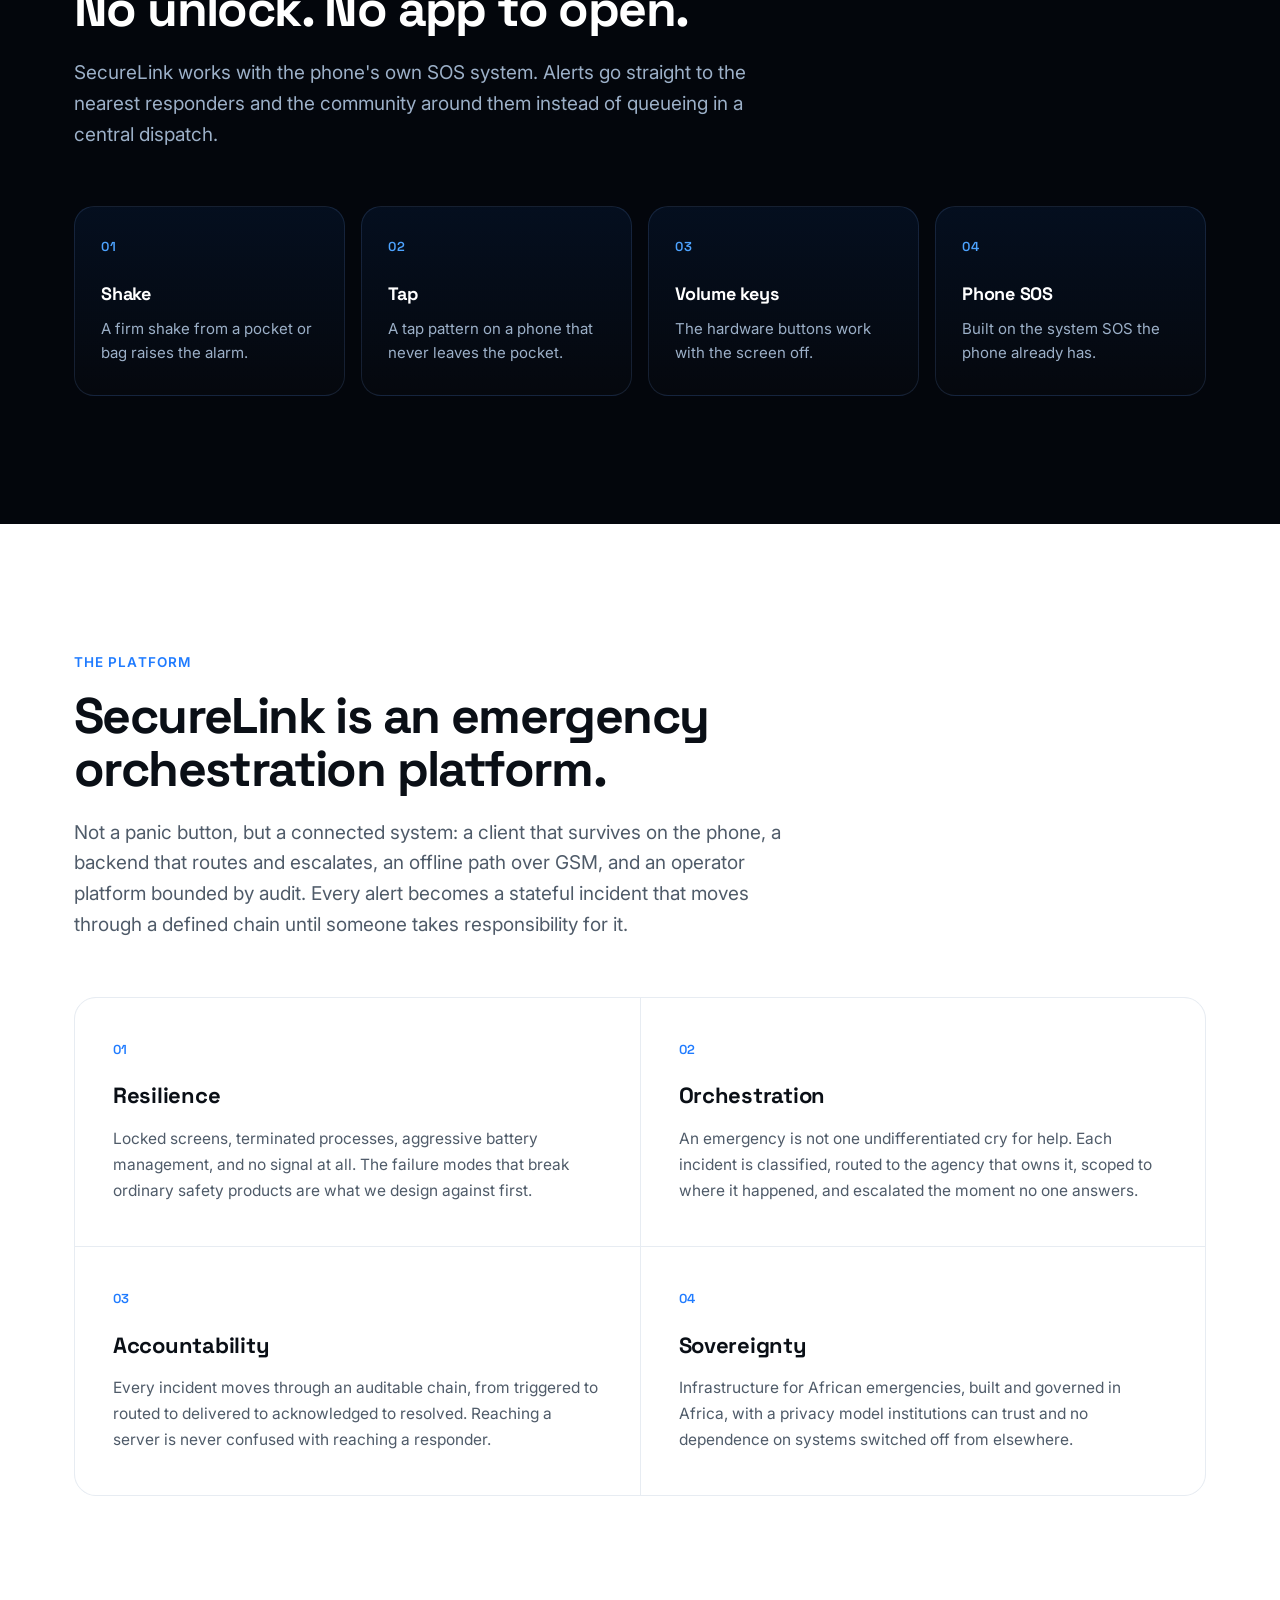
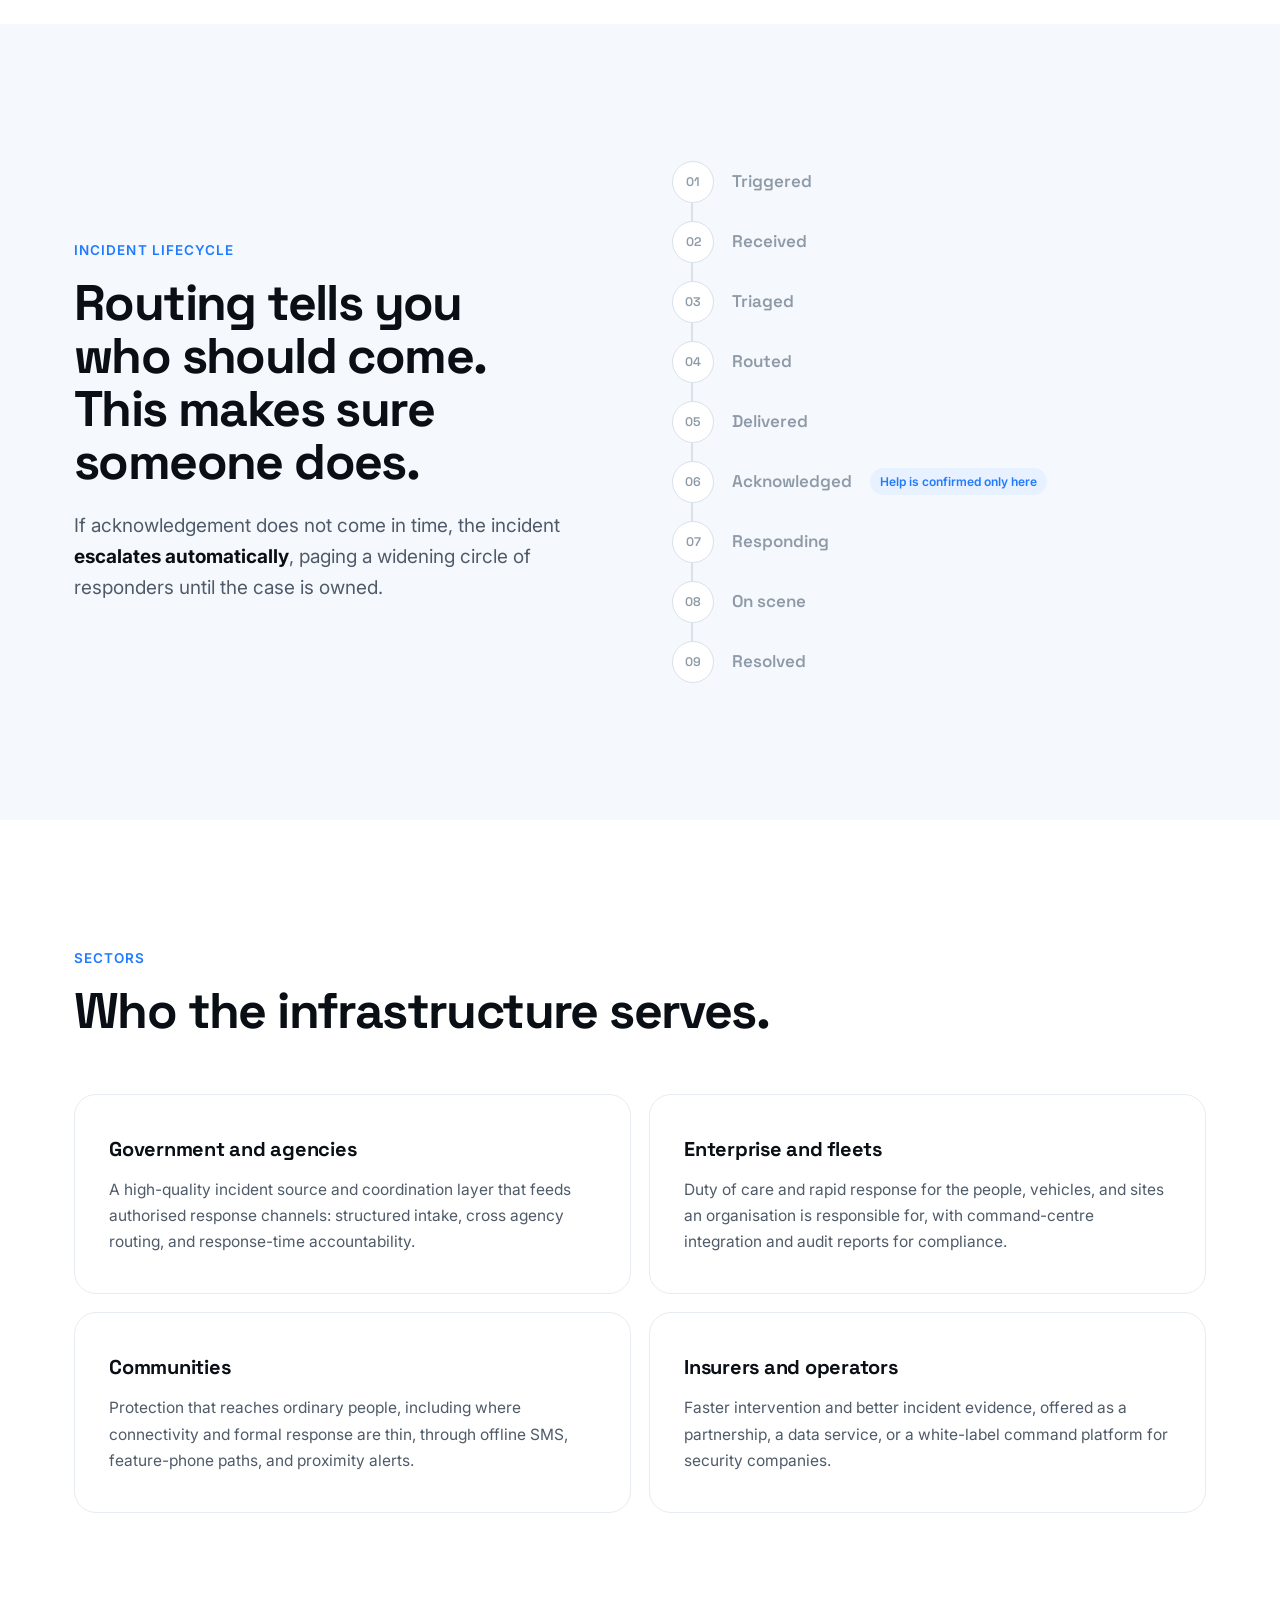
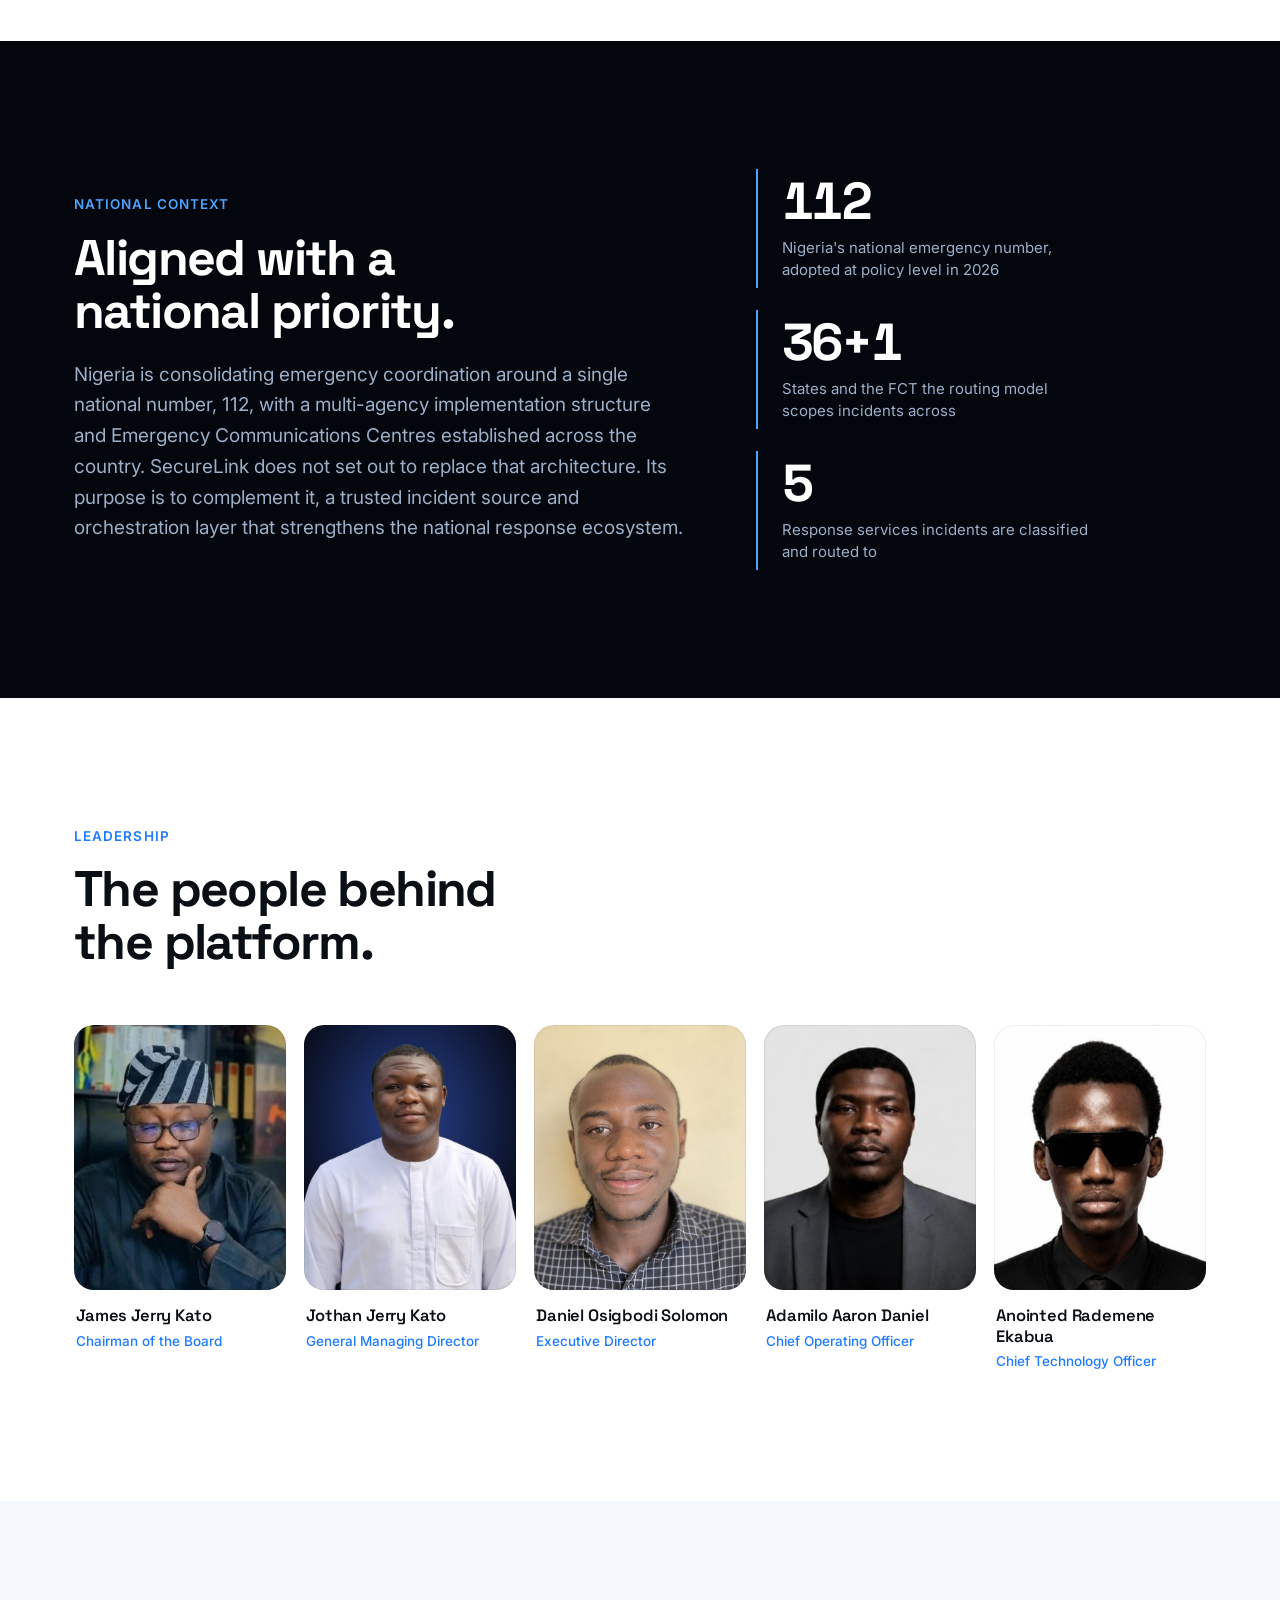
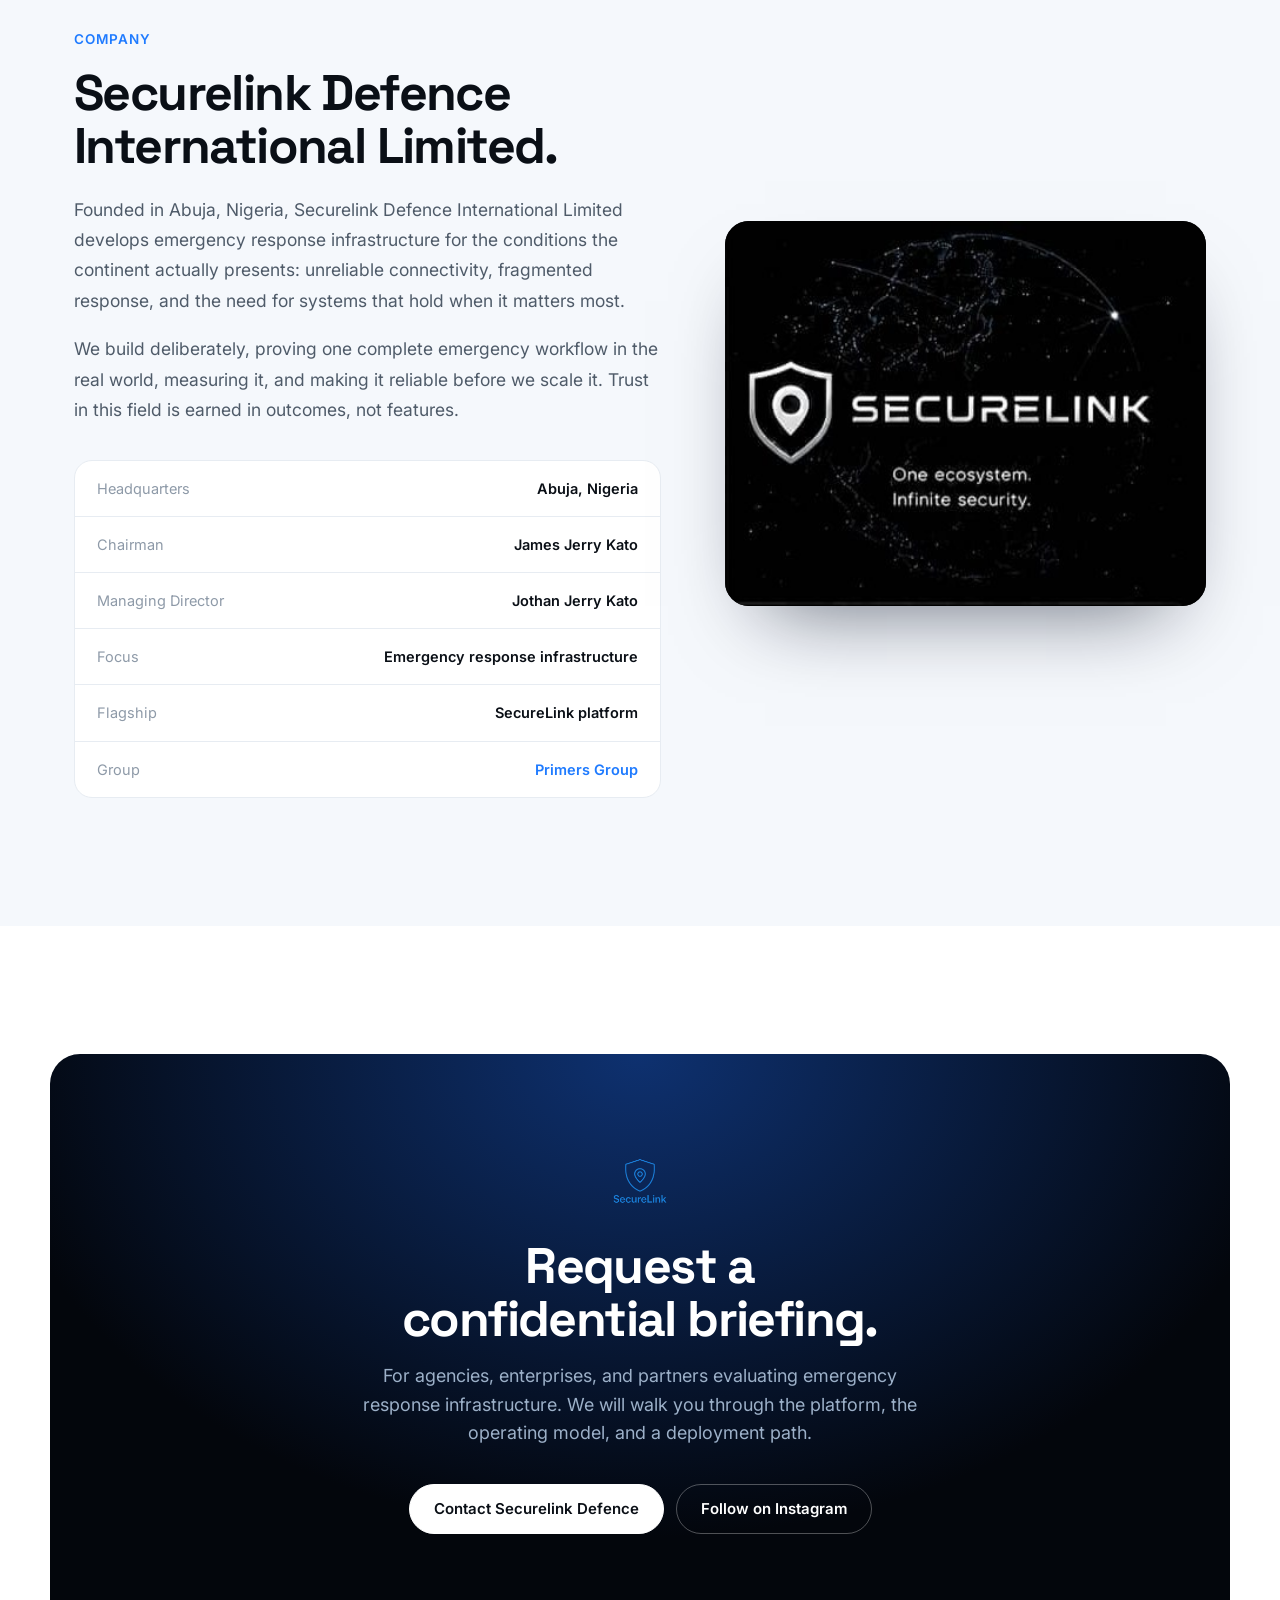
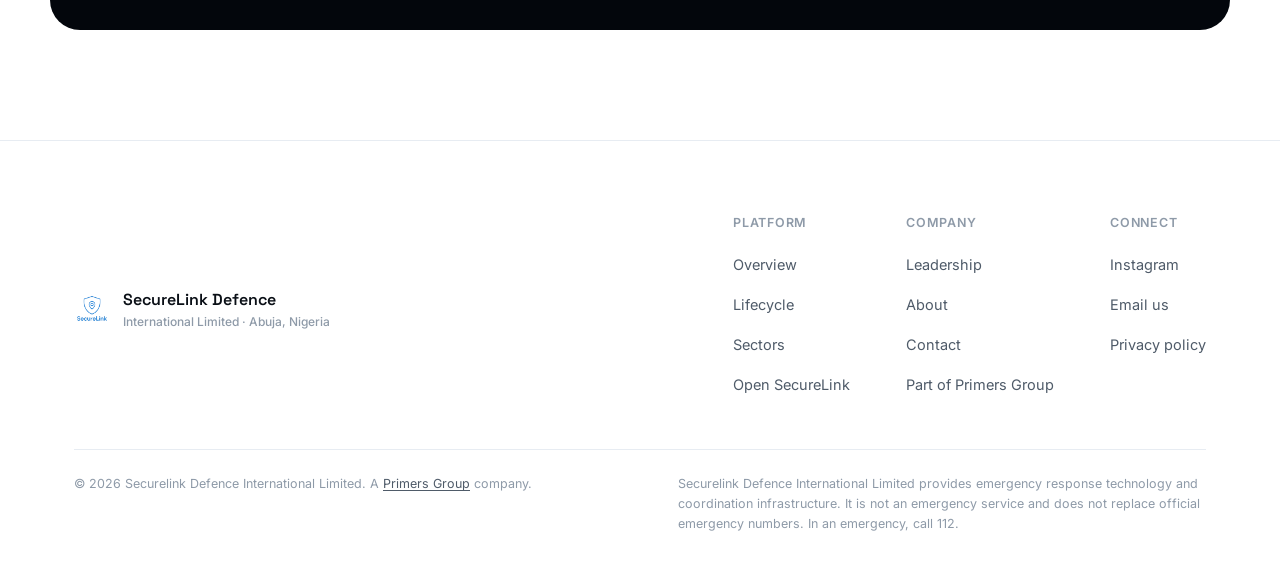
==== commit 745691c5: "Use Jothan's new portrait (background removed, close crop) Co-Authored-By: Claude Opus 5.5 <noreply@" ====
--- a/index.html
+++ b/index.html
@@ -162,7 +162,7 @@
     <h2 class="reveal">The people behind the platform.</h2>
     <div class="team">
       <figure class="person reveal"><div class="ph"><img src="/img/james-kato.jpg" alt="James Jerry Kato" width="600" height="750" loading="lazy" /></div><figcaption><b>James Jerry Kato</b><span>Chairman of the Board</span></figcaption></figure>
-      <figure class="person reveal"><div class="ph"><img src="/img/jothan-kato-portrait.jpg" alt="Jothan Jerry Kato" width="580" height="725" loading="lazy" /></div><figcaption><b>Jothan Jerry Kato</b><span>General Managing Director</span></figcaption></figure>
+      <figure class="person reveal"><div class="ph"><img src="/img/jothan-kato-2.jpg" alt="Jothan Jerry Kato" width="580" height="725" loading="lazy" /></div><figcaption><b>Jothan Jerry Kato</b><span>General Managing Director</span></figcaption></figure>
       <figure class="person reveal"><div class="ph"><img src="/img/daniel-solomon.jpg" alt="Daniel Osigbodi Solomon" width="600" height="750" loading="lazy" /></div><figcaption><b>Daniel Osigbodi Solomon</b><span>Executive Director</span></figcaption></figure>
       <figure class="person reveal"><div class="ph"><img src="/img/aaron-daniel.jpg" alt="Adamilo Aaron Daniel" width="600" height="750" loading="lazy" /></div><figcaption><b>Adamilo Aaron Daniel</b><span>Chief Operating Officer</span></figcaption></figure>
       <figure class="person reveal"><div class="ph"><img src="/img/anointed-ekabua.jpg" alt="Anointed Rademene Ekabua" width="600" height="750" loading="lazy" /></div><figcaption><b>Anointed Rademene Ekabua</b><span>Chief Technology Officer</span></figcaption></figure>
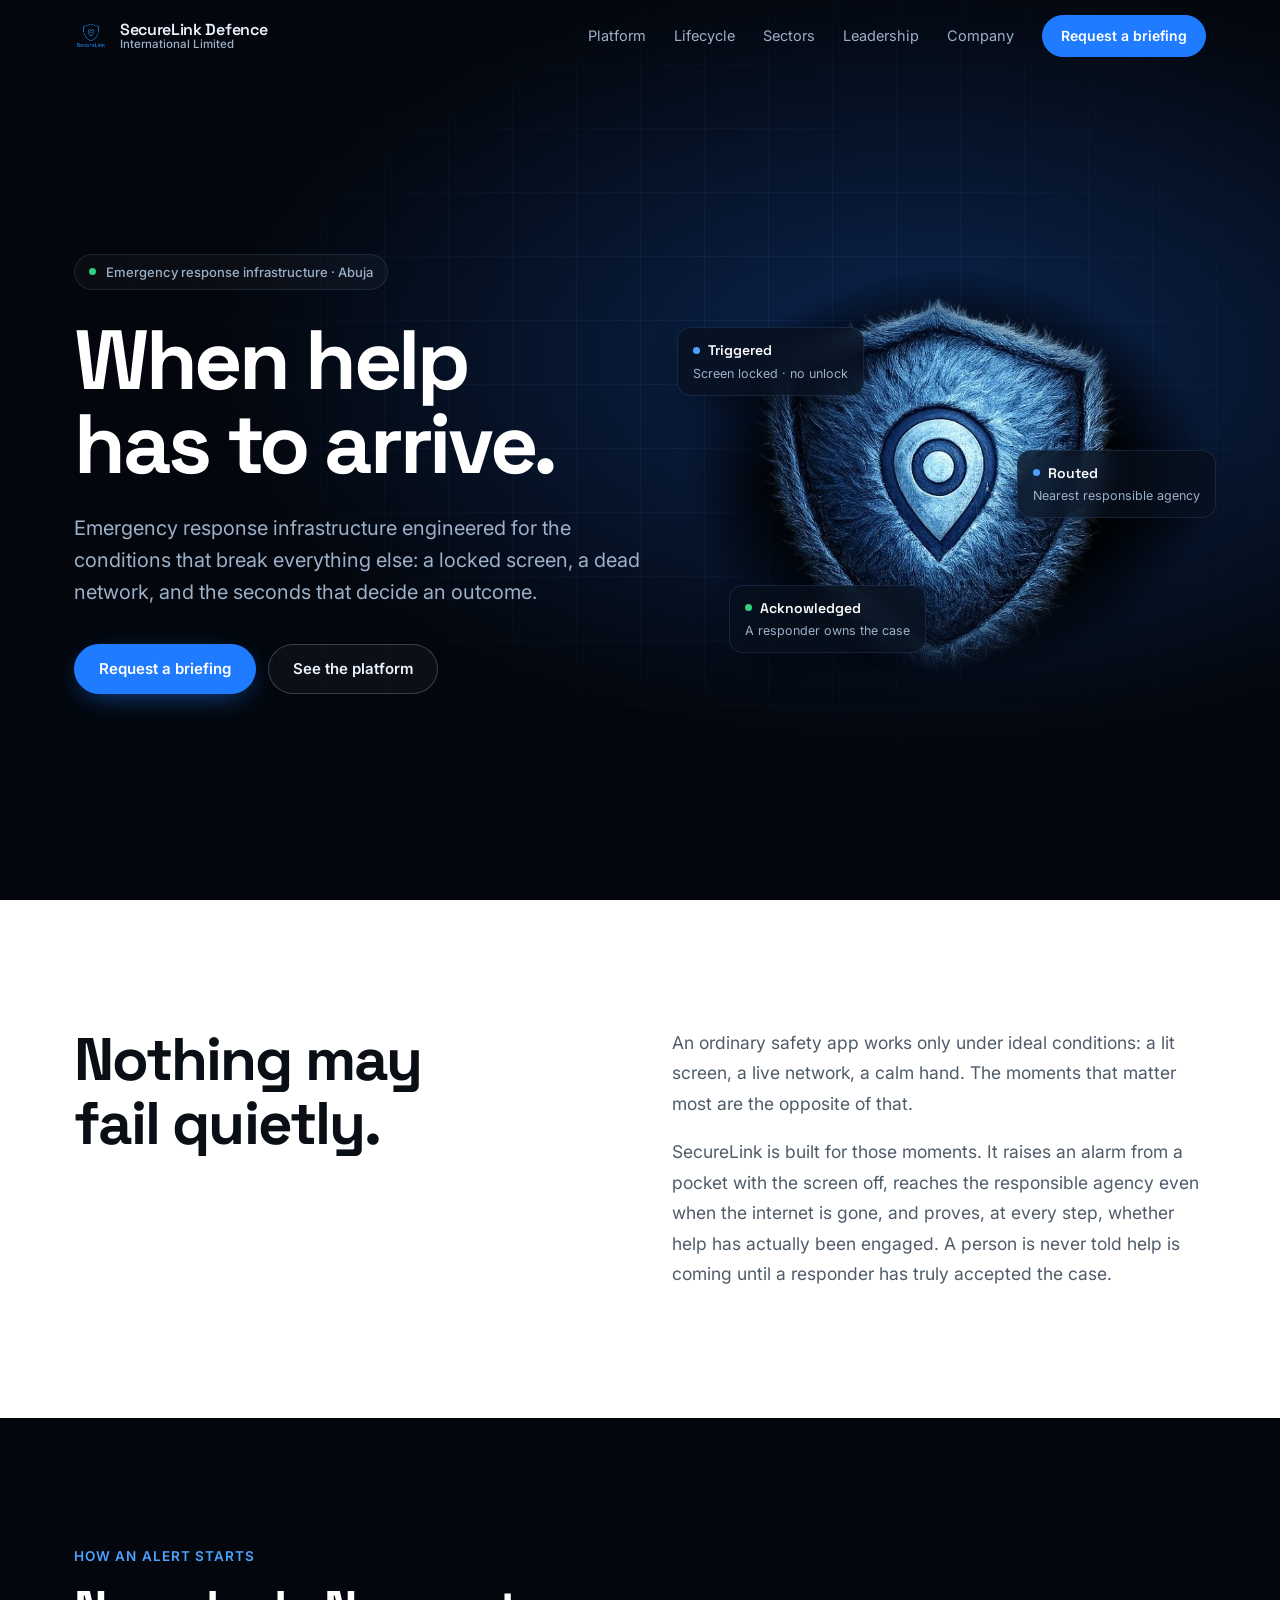
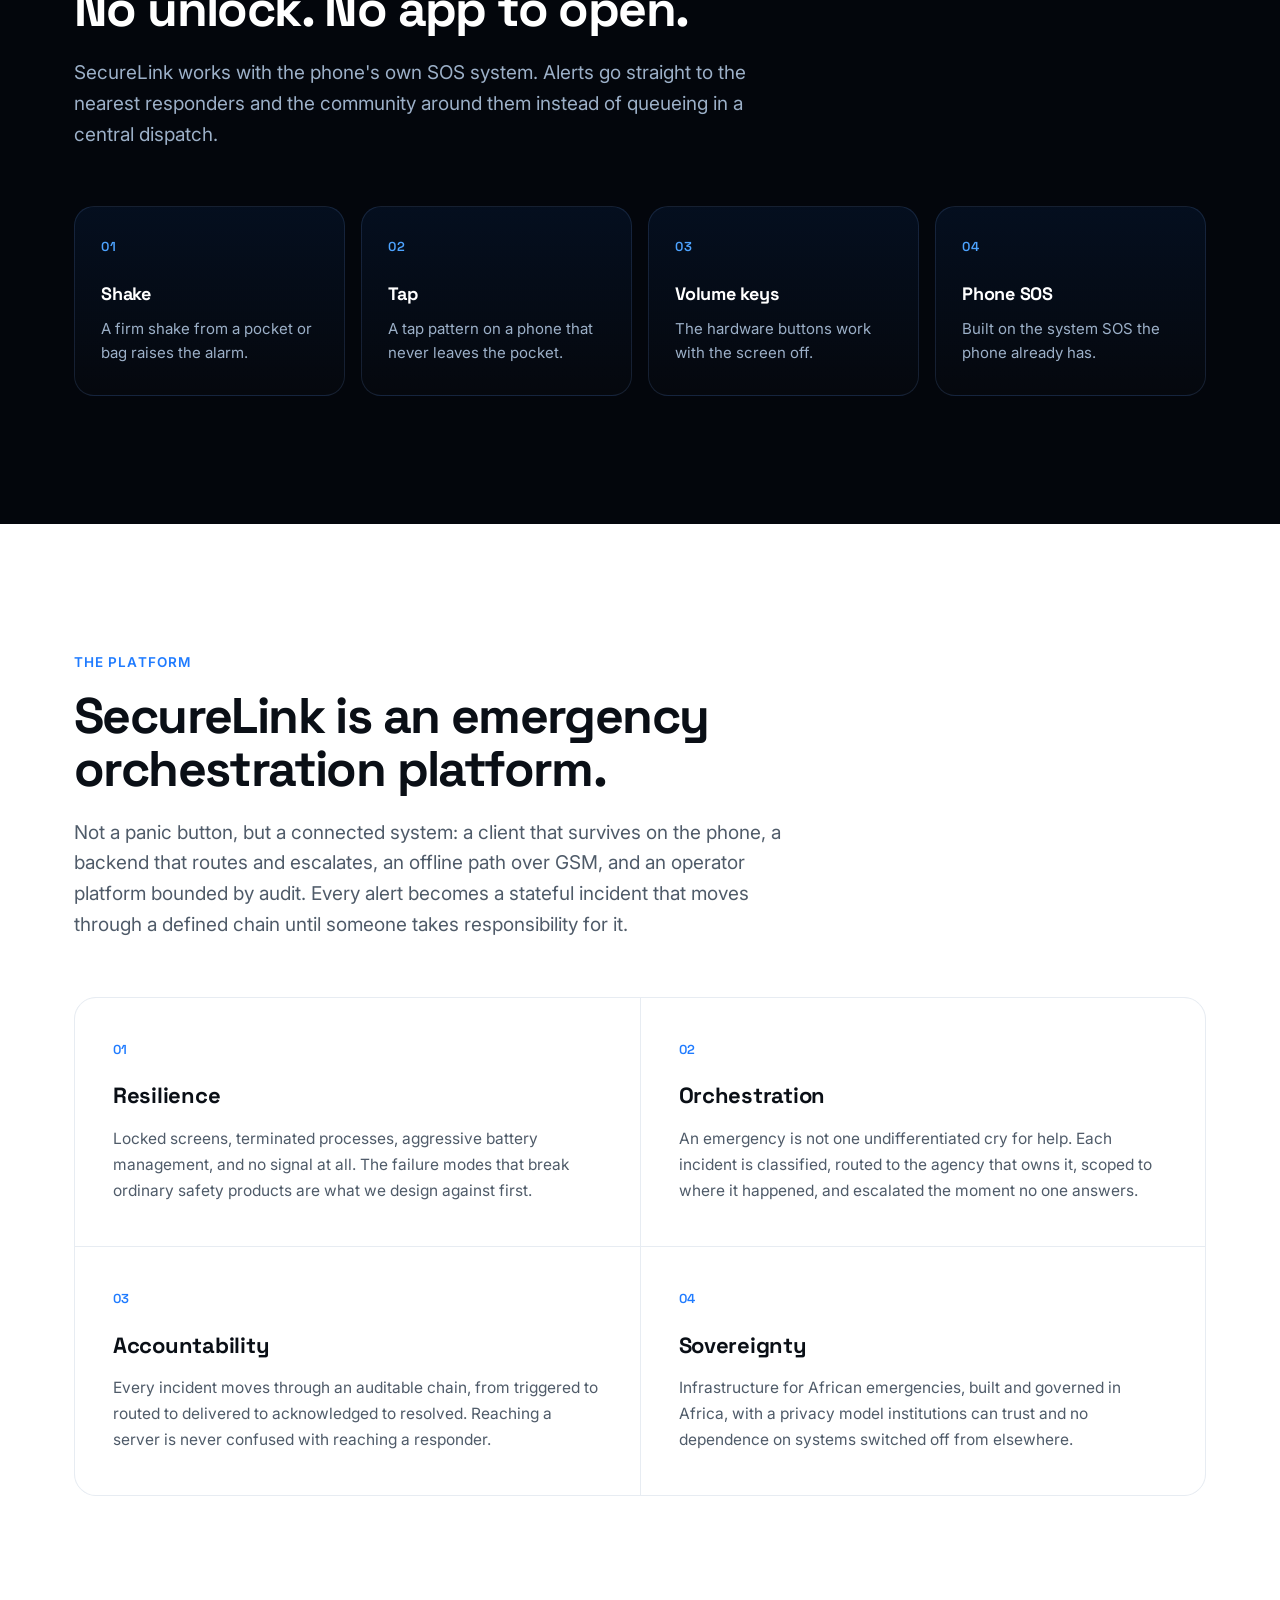
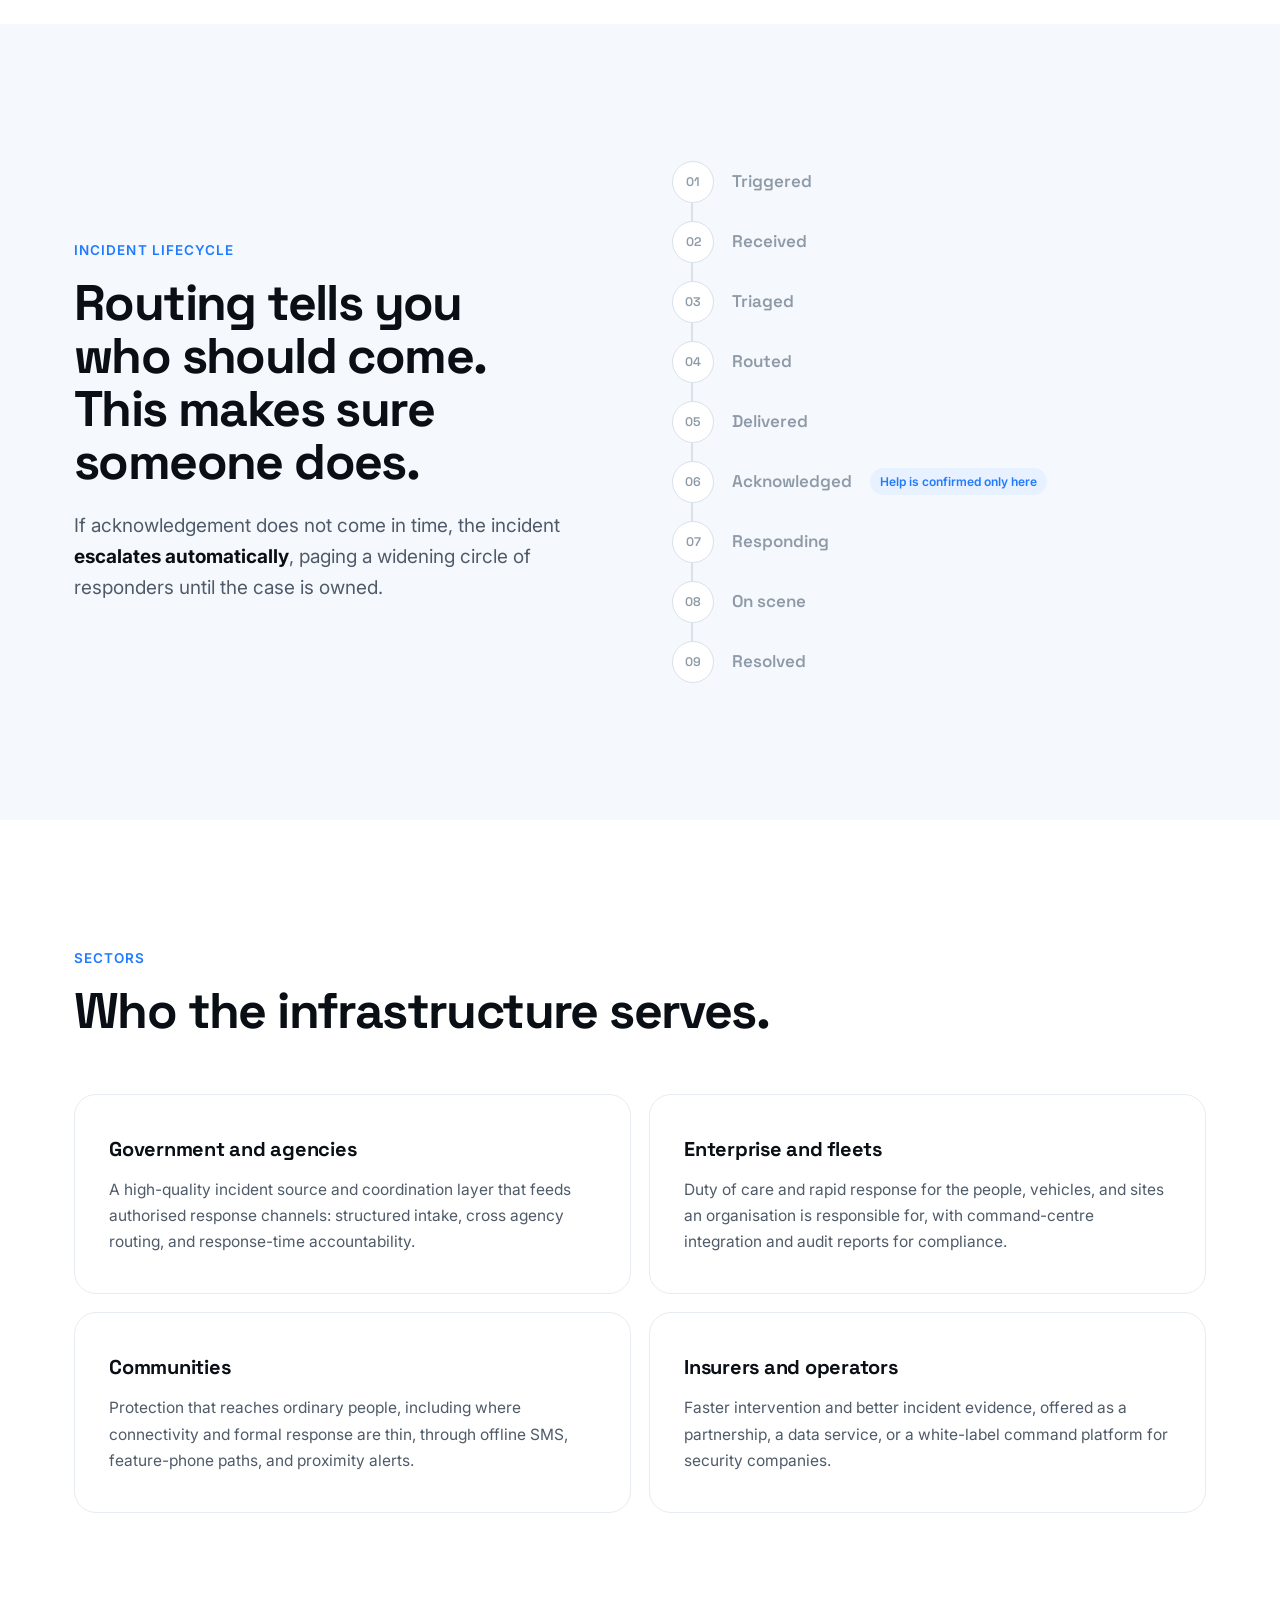
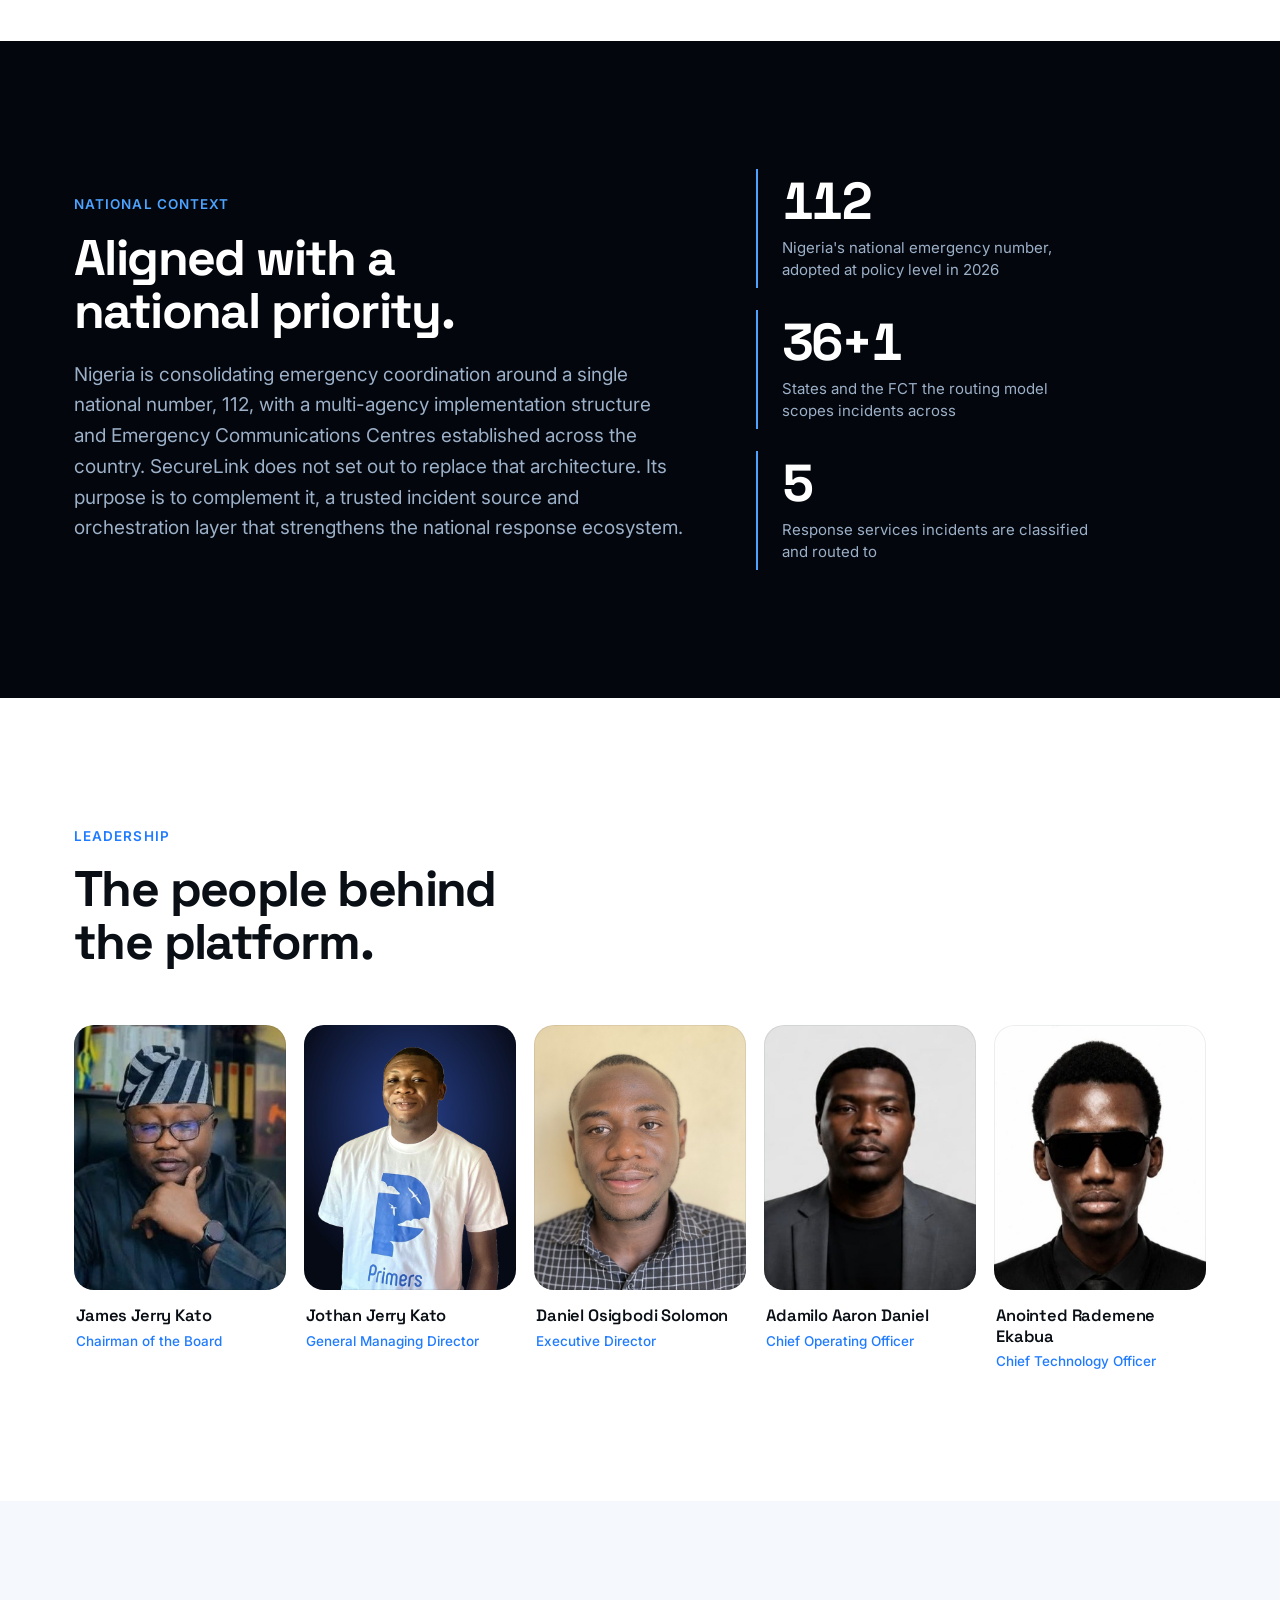
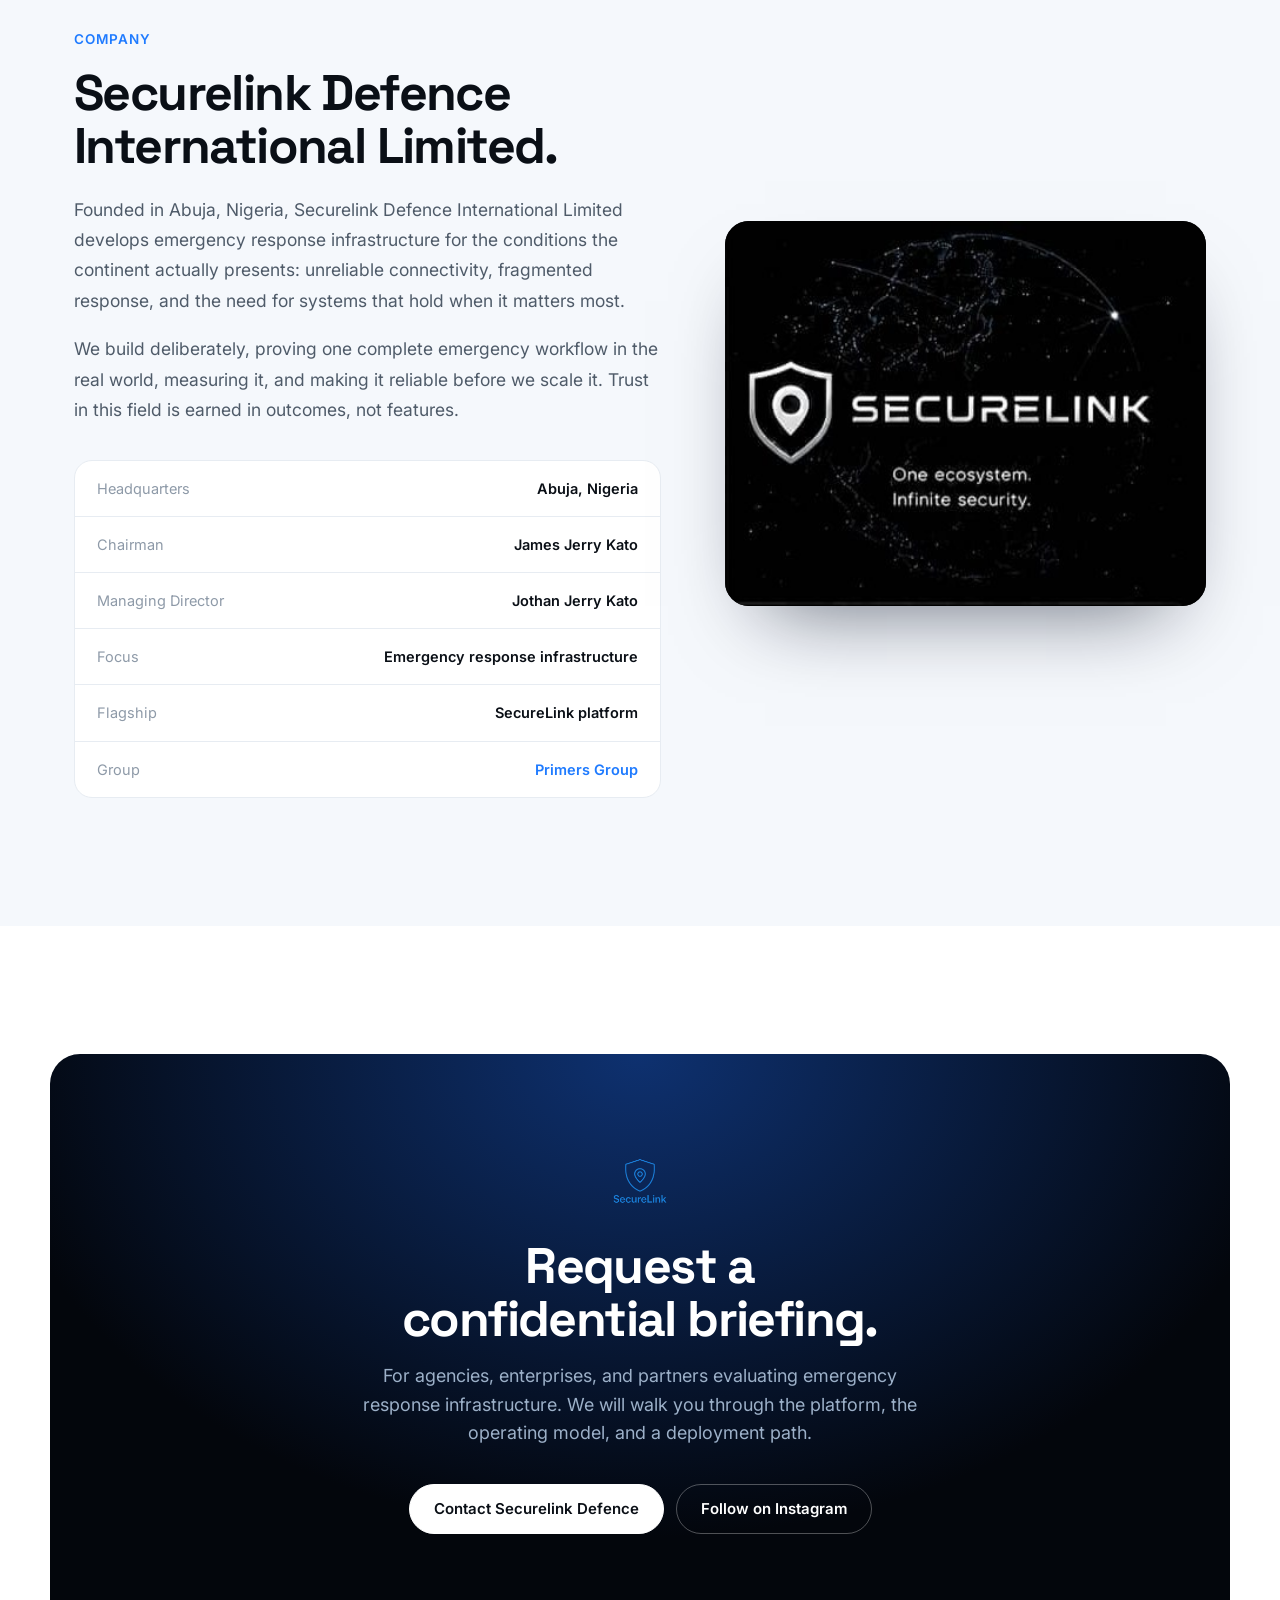
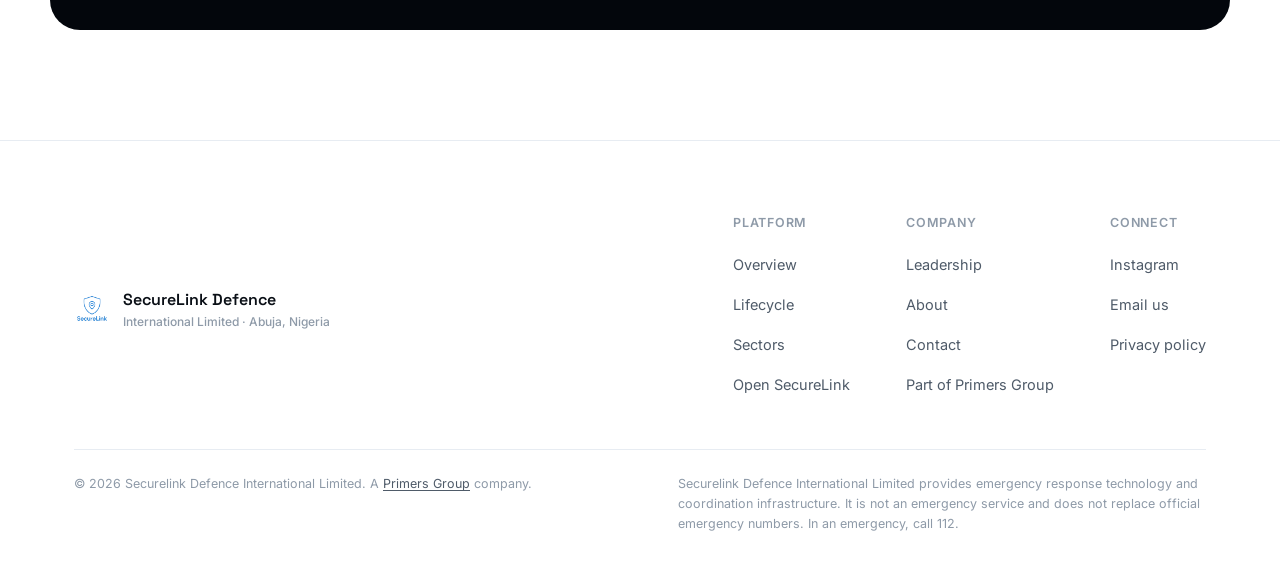
==== commit 7306273b: "Use the Primers tee portrait for Jothan and a background-removed portrait for Favour Co-Authored-By:" ====
--- a/index.html
+++ b/index.html
@@ -162,7 +162,7 @@
     <h2 class="reveal">The people behind the platform.</h2>
     <div class="team">
       <figure class="person reveal"><div class="ph"><img src="/img/james-kato.jpg" alt="James Jerry Kato" width="600" height="750" loading="lazy" /></div><figcaption><b>James Jerry Kato</b><span>Chairman of the Board</span></figcaption></figure>
-      <figure class="person reveal"><div class="ph"><img src="/img/jothan-kato-2.jpg" alt="Jothan Jerry Kato" width="580" height="725" loading="lazy" /></div><figcaption><b>Jothan Jerry Kato</b><span>General Managing Director</span></figcaption></figure>
+      <figure class="person reveal"><div class="ph"><img src="/img/jothan-portrait-3.jpg" alt="Jothan Jerry Kato" width="640" height="800" loading="lazy" /></div><figcaption><b>Jothan Jerry Kato</b><span>General Managing Director</span></figcaption></figure>
       <figure class="person reveal"><div class="ph"><img src="/img/daniel-solomon.jpg" alt="Daniel Osigbodi Solomon" width="600" height="750" loading="lazy" /></div><figcaption><b>Daniel Osigbodi Solomon</b><span>Executive Director</span></figcaption></figure>
       <figure class="person reveal"><div class="ph"><img src="/img/aaron-daniel.jpg" alt="Adamilo Aaron Daniel" width="600" height="750" loading="lazy" /></div><figcaption><b>Adamilo Aaron Daniel</b><span>Chief Operating Officer</span></figcaption></figure>
       <figure class="person reveal"><div class="ph"><img src="/img/anointed-ekabua.jpg" alt="Anointed Rademene Ekabua" width="600" height="750" loading="lazy" /></div><figcaption><b>Anointed Rademene Ekabua</b><span>Chief Technology Officer</span></figcaption></figure>
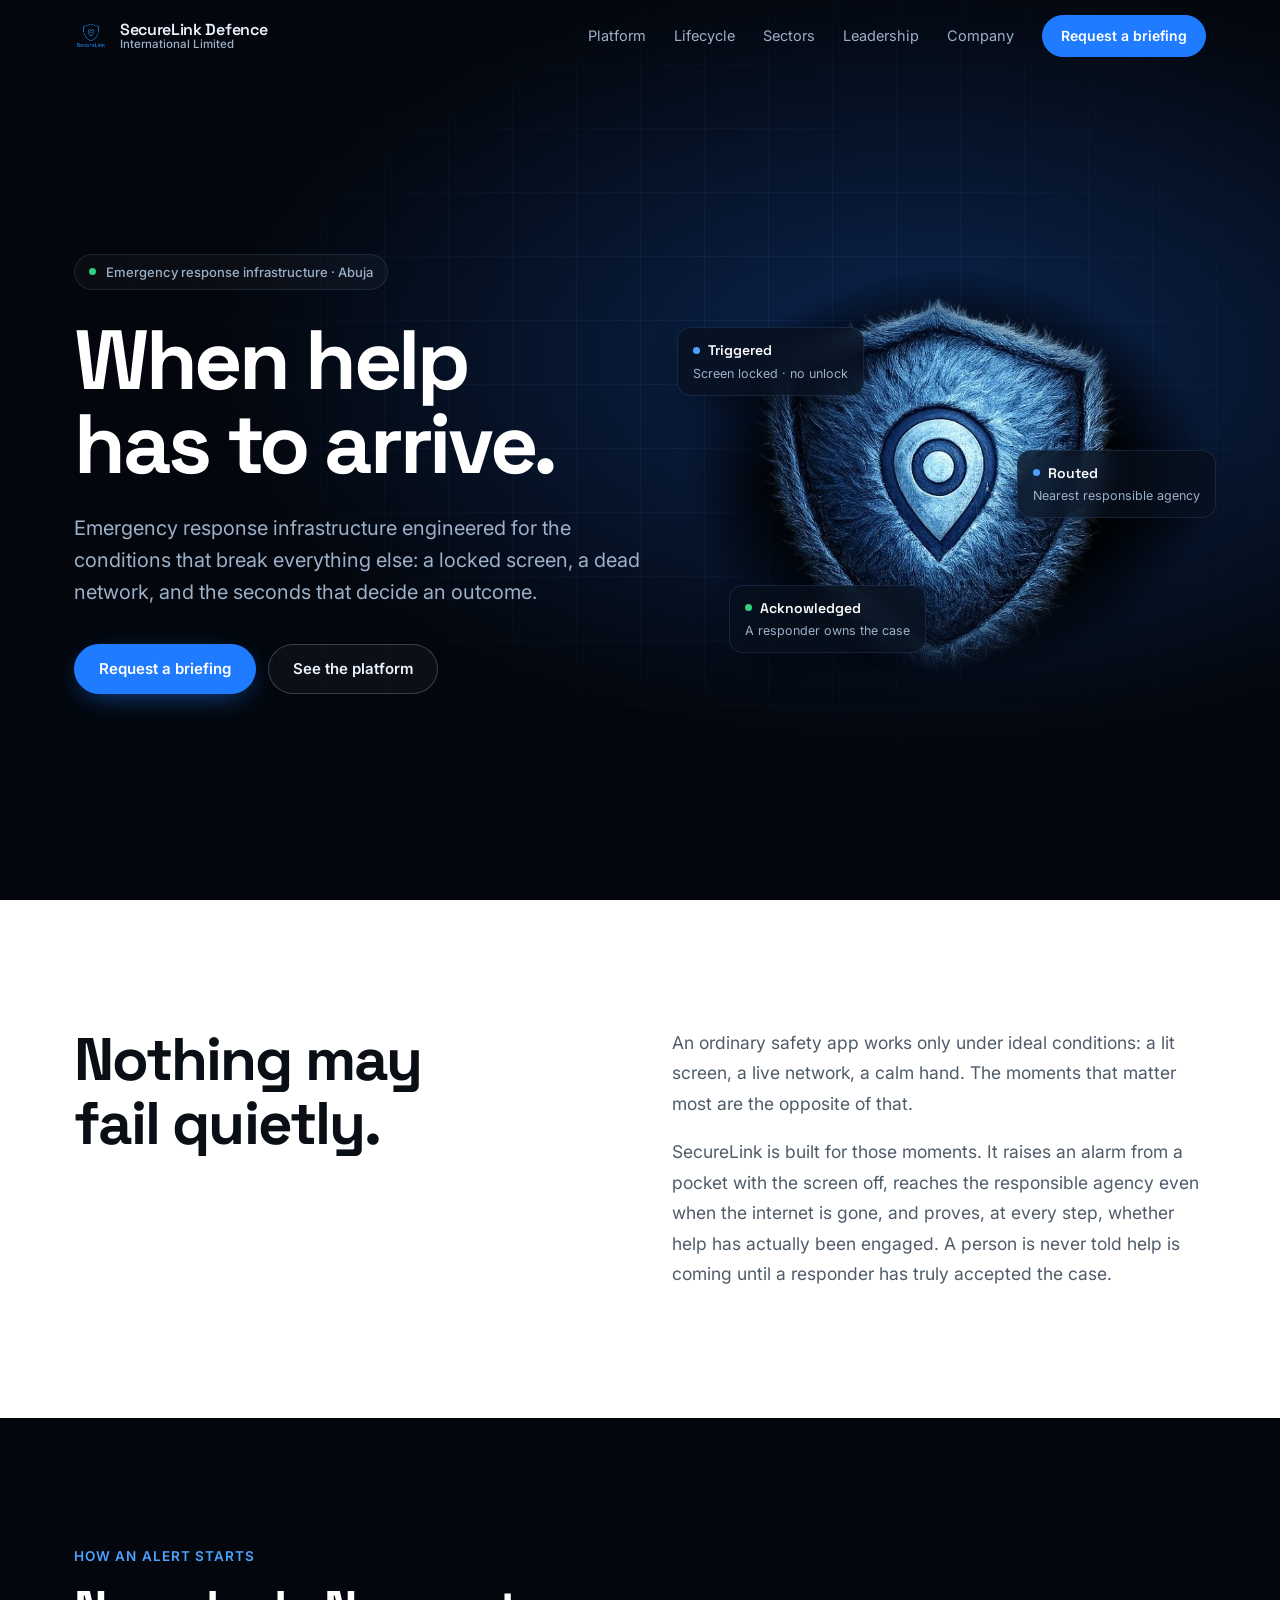
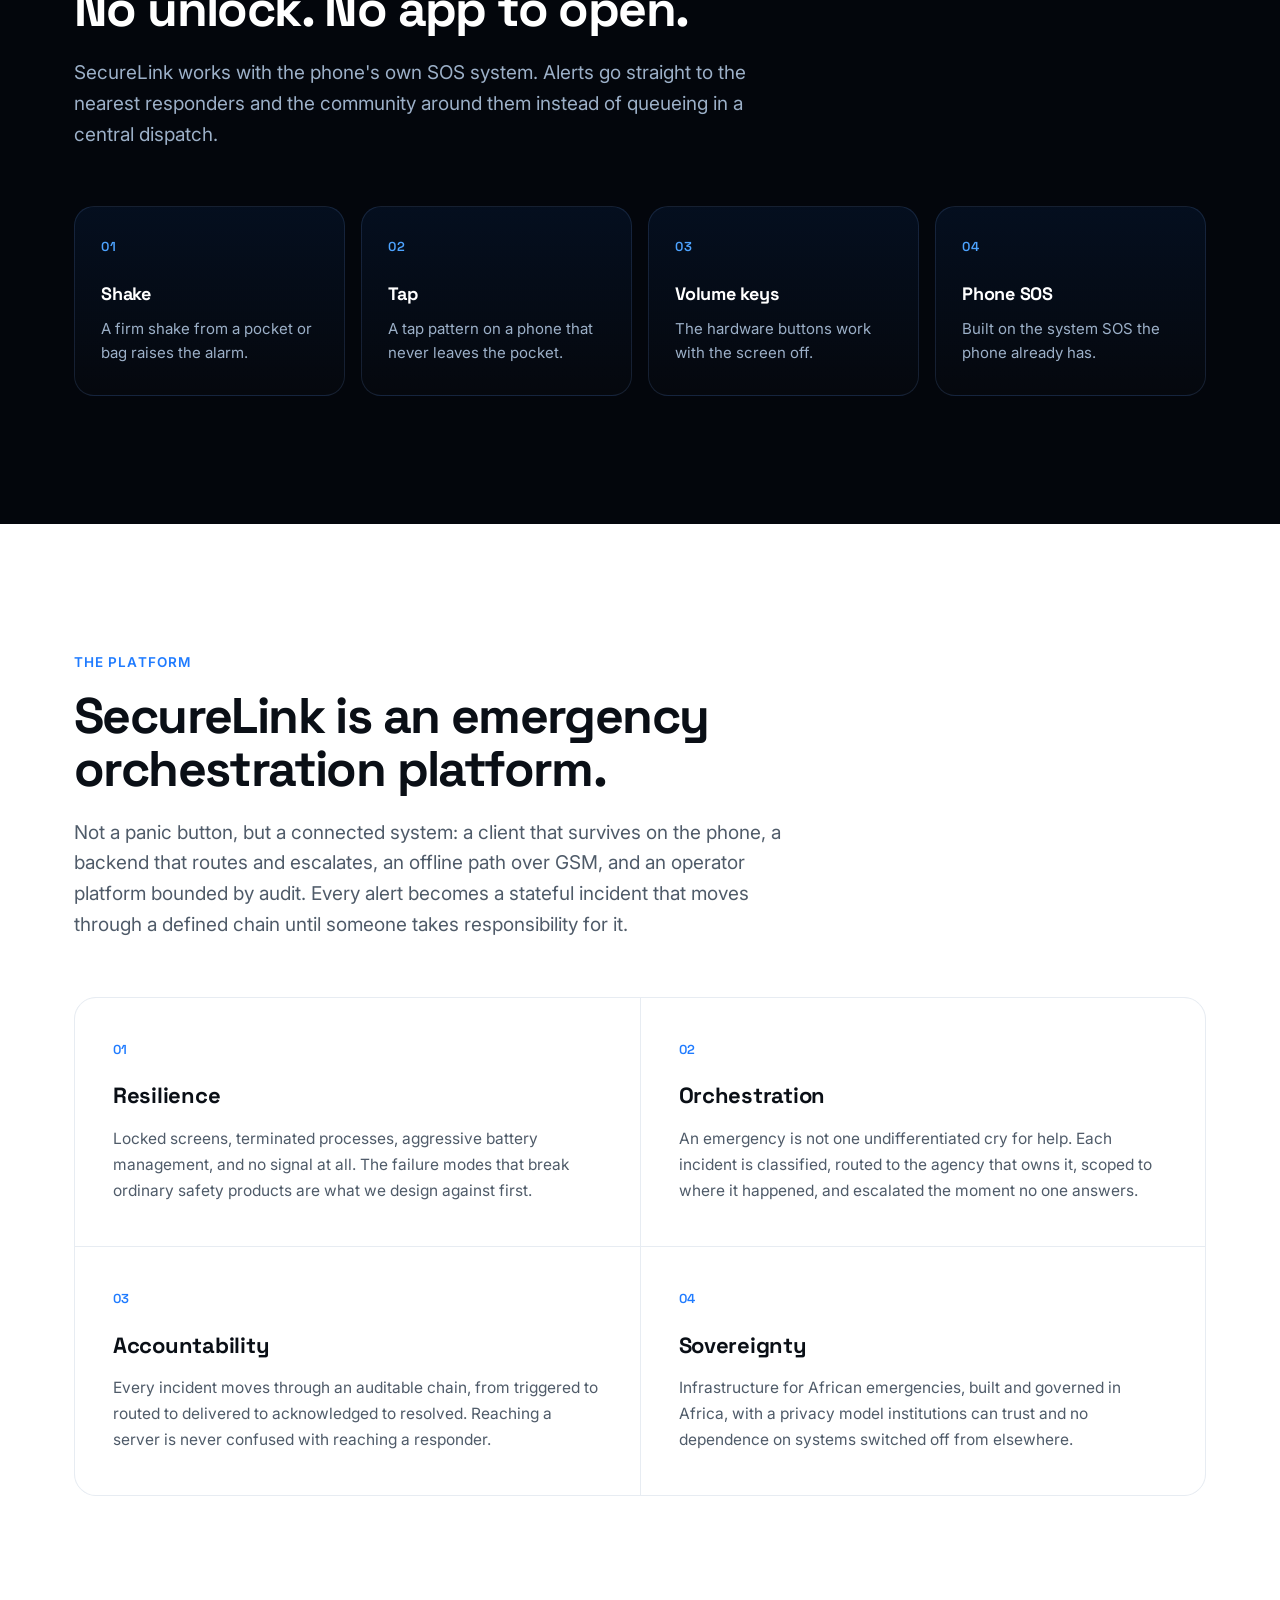
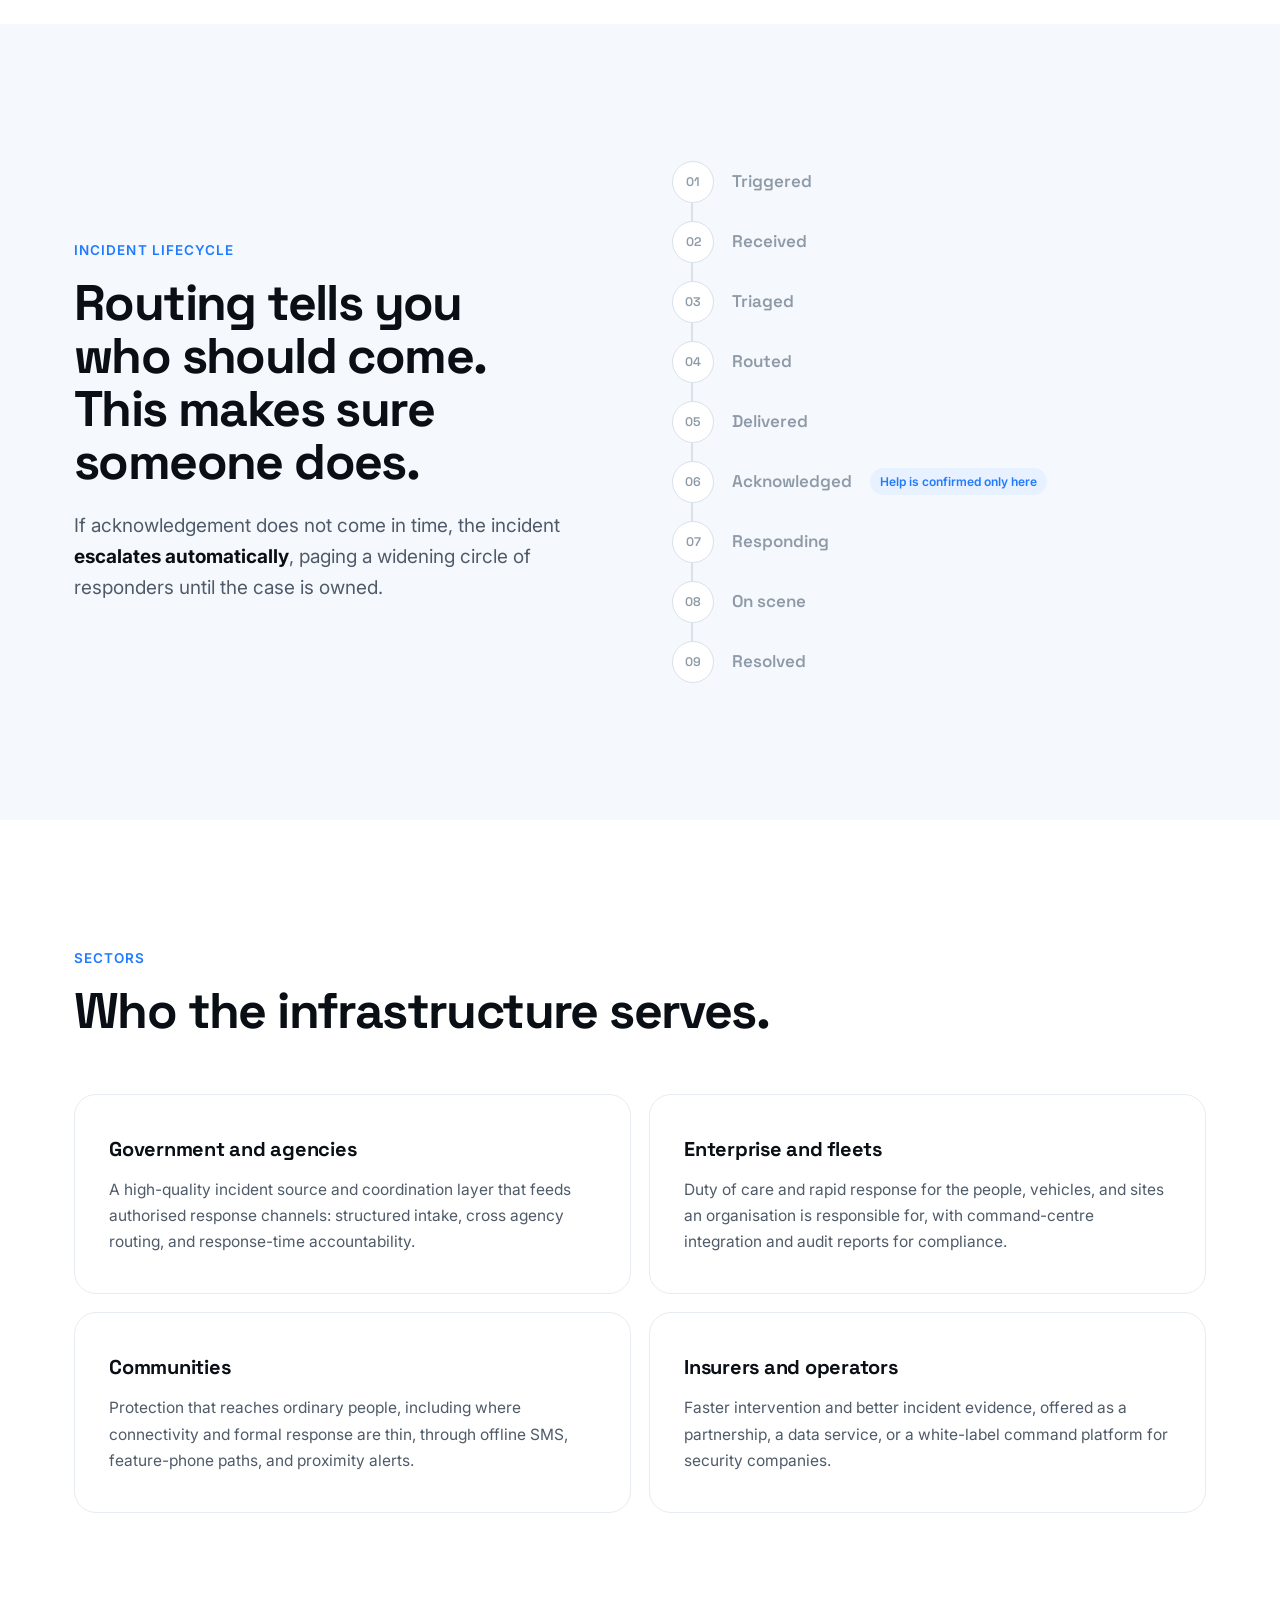
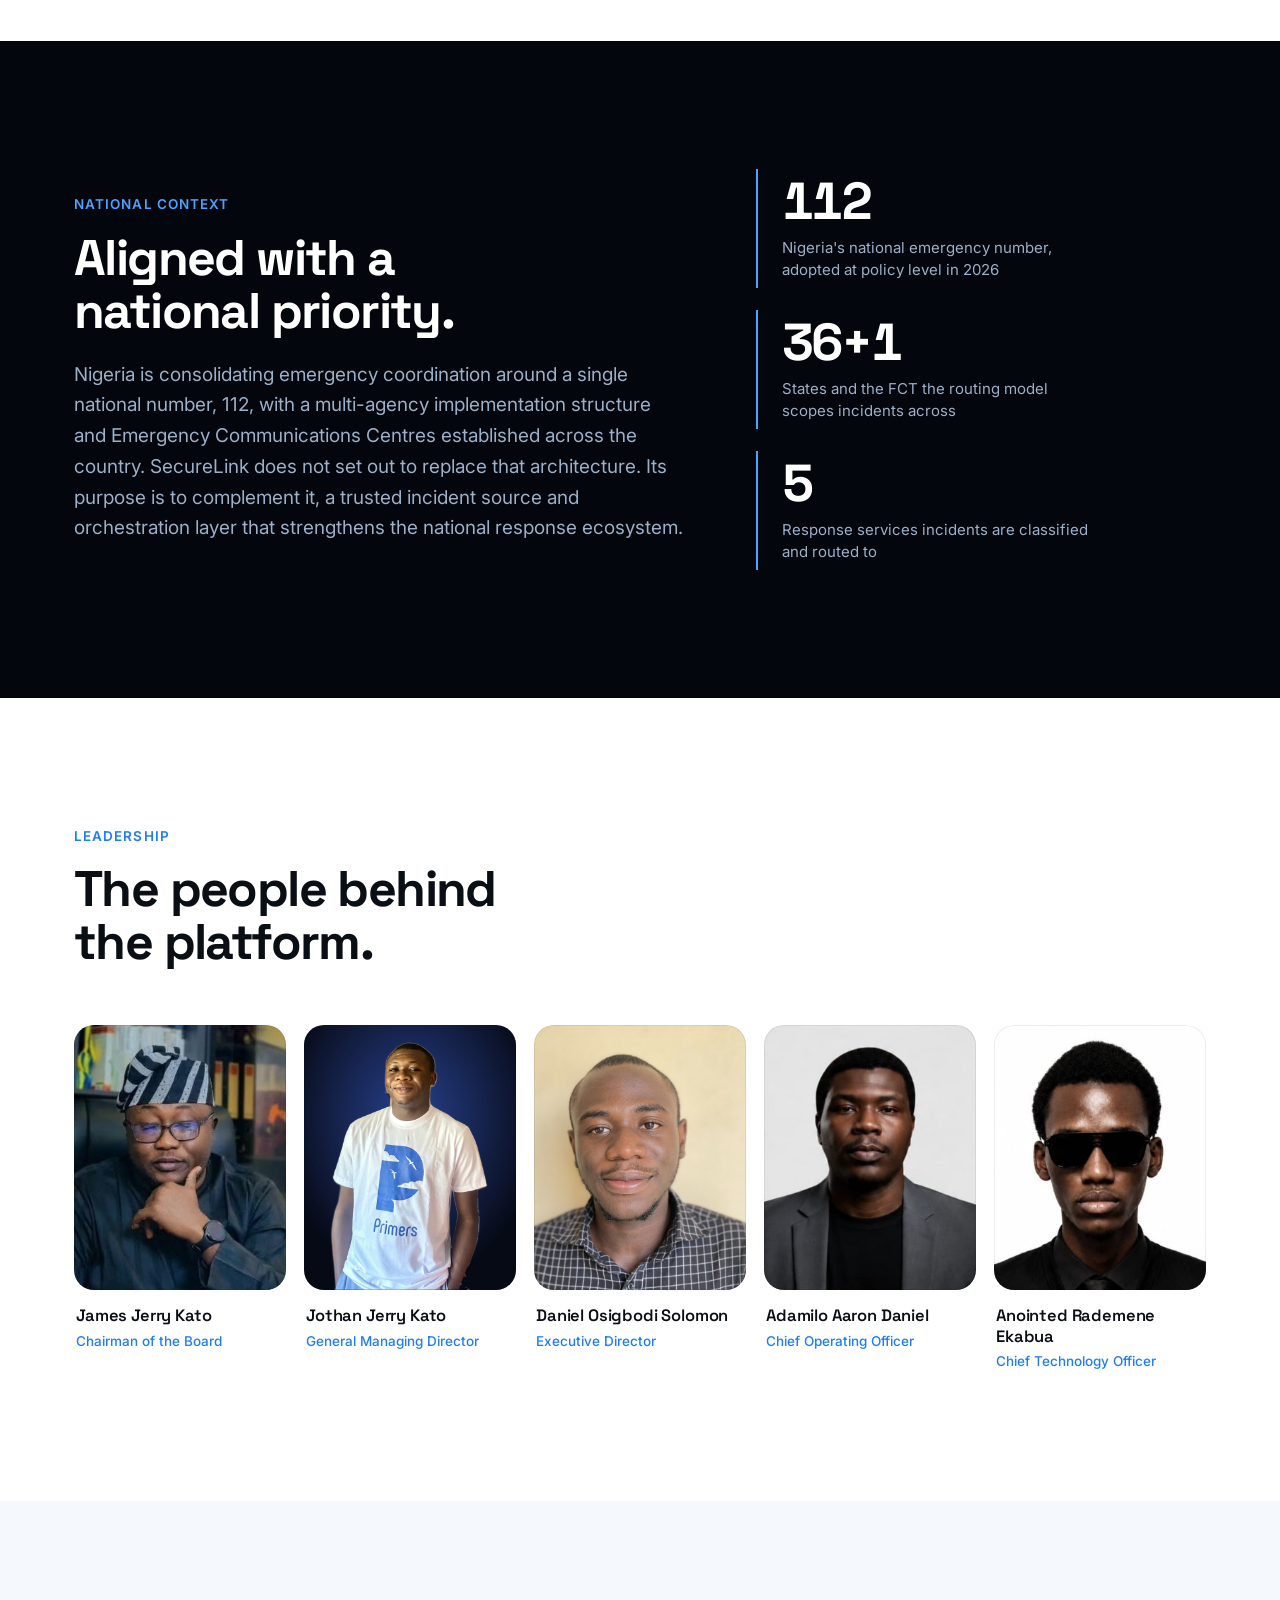
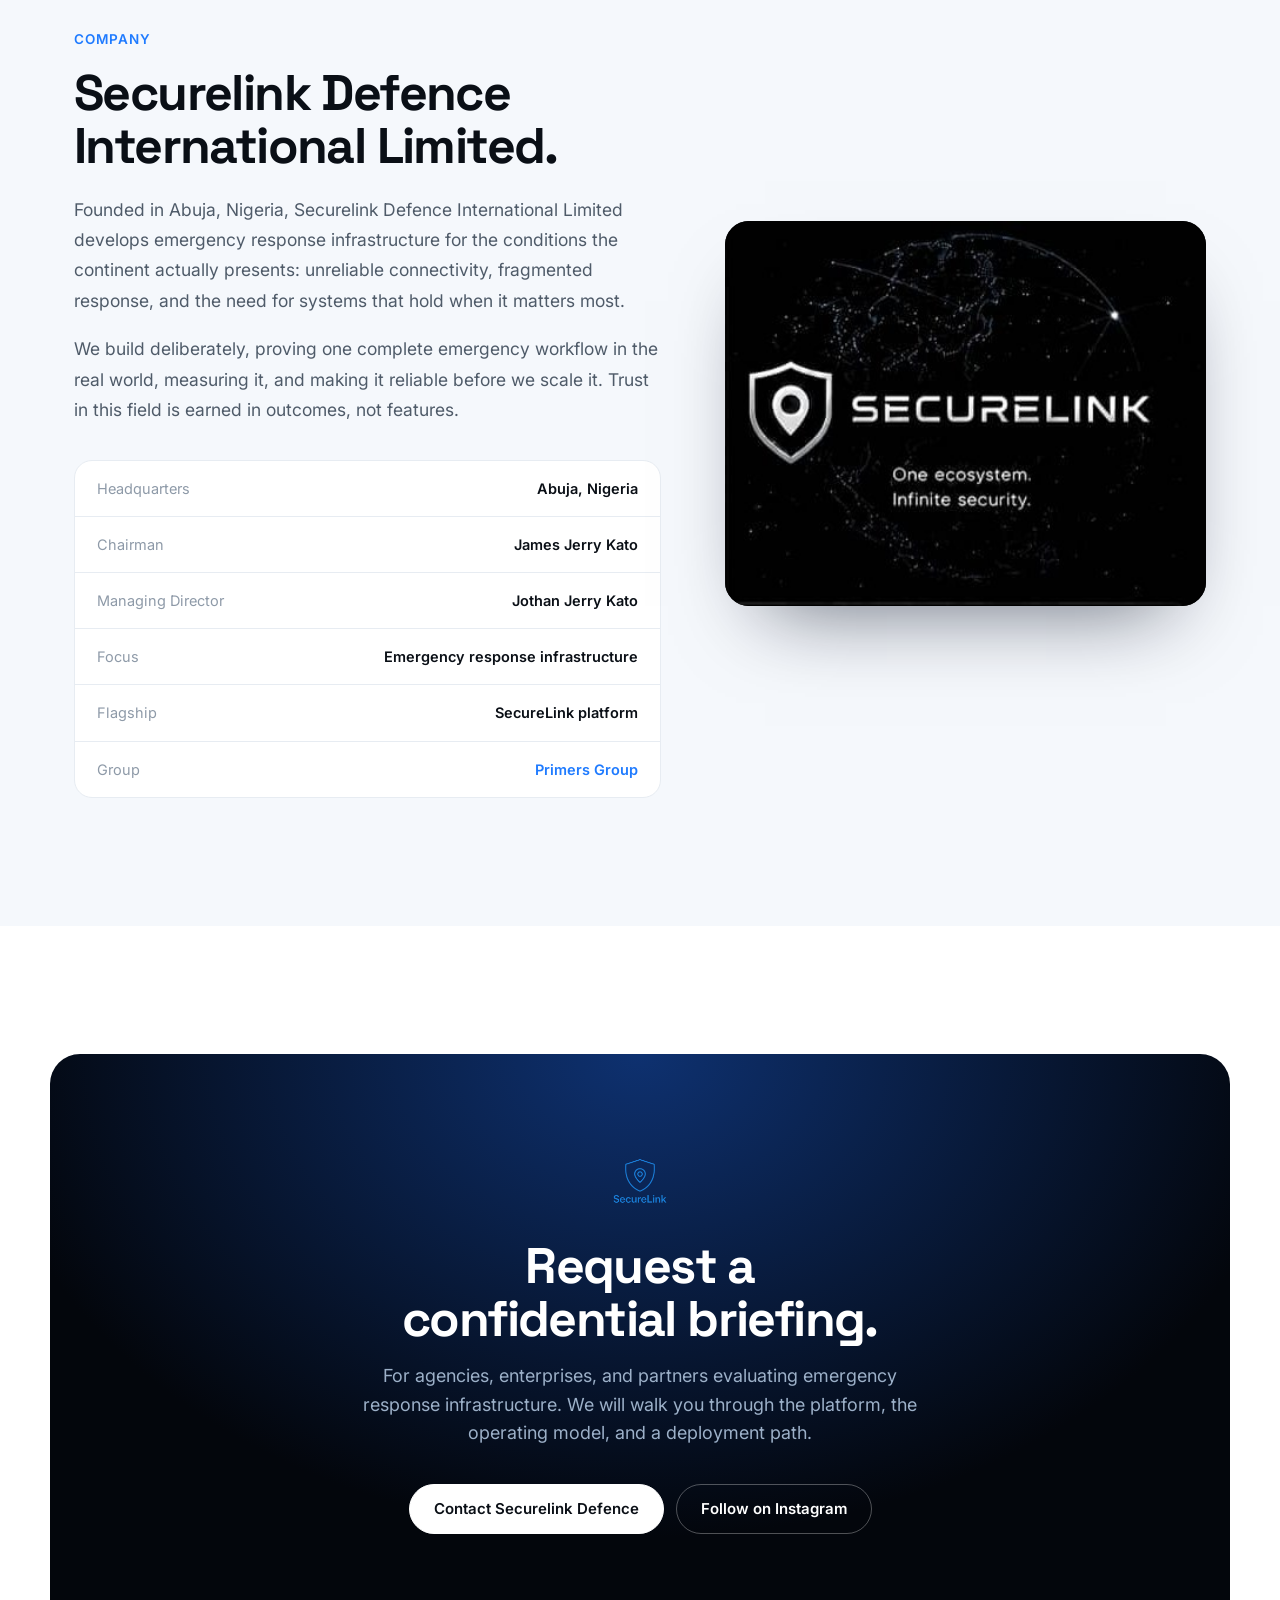
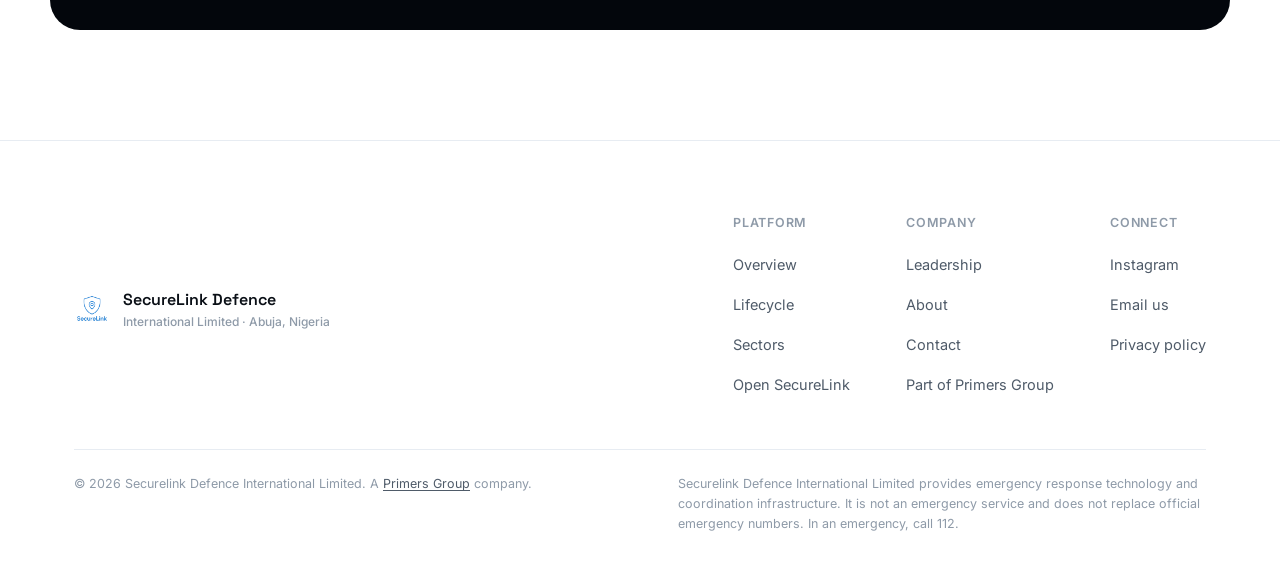
==== commit 412f9bf0: "Keep both of Jothan's arms in his portrait Co-Authored-By: Claude Opus 5.5 <noreply@anthropic.com> C" ====
--- a/index.html
+++ b/index.html
@@ -162,7 +162,7 @@
     <h2 class="reveal">The people behind the platform.</h2>
     <div class="team">
       <figure class="person reveal"><div class="ph"><img src="/img/james-kato.jpg" alt="James Jerry Kato" width="600" height="750" loading="lazy" /></div><figcaption><b>James Jerry Kato</b><span>Chairman of the Board</span></figcaption></figure>
-      <figure class="person reveal"><div class="ph"><img src="/img/jothan-portrait-3.jpg" alt="Jothan Jerry Kato" width="640" height="800" loading="lazy" /></div><figcaption><b>Jothan Jerry Kato</b><span>General Managing Director</span></figcaption></figure>
+      <figure class="person reveal"><div class="ph"><img src="/img/jothan-portrait-4.jpg" alt="Jothan Jerry Kato" width="640" height="800" loading="lazy" /></div><figcaption><b>Jothan Jerry Kato</b><span>General Managing Director</span></figcaption></figure>
       <figure class="person reveal"><div class="ph"><img src="/img/daniel-solomon.jpg" alt="Daniel Osigbodi Solomon" width="600" height="750" loading="lazy" /></div><figcaption><b>Daniel Osigbodi Solomon</b><span>Executive Director</span></figcaption></figure>
       <figure class="person reveal"><div class="ph"><img src="/img/aaron-daniel.jpg" alt="Adamilo Aaron Daniel" width="600" height="750" loading="lazy" /></div><figcaption><b>Adamilo Aaron Daniel</b><span>Chief Operating Officer</span></figcaption></figure>
       <figure class="person reveal"><div class="ph"><img src="/img/anointed-ekabua.jpg" alt="Anointed Rademene Ekabua" width="600" height="750" loading="lazy" /></div><figcaption><b>Anointed Rademene Ekabua</b><span>Chief Technology Officer</span></figcaption></figure>
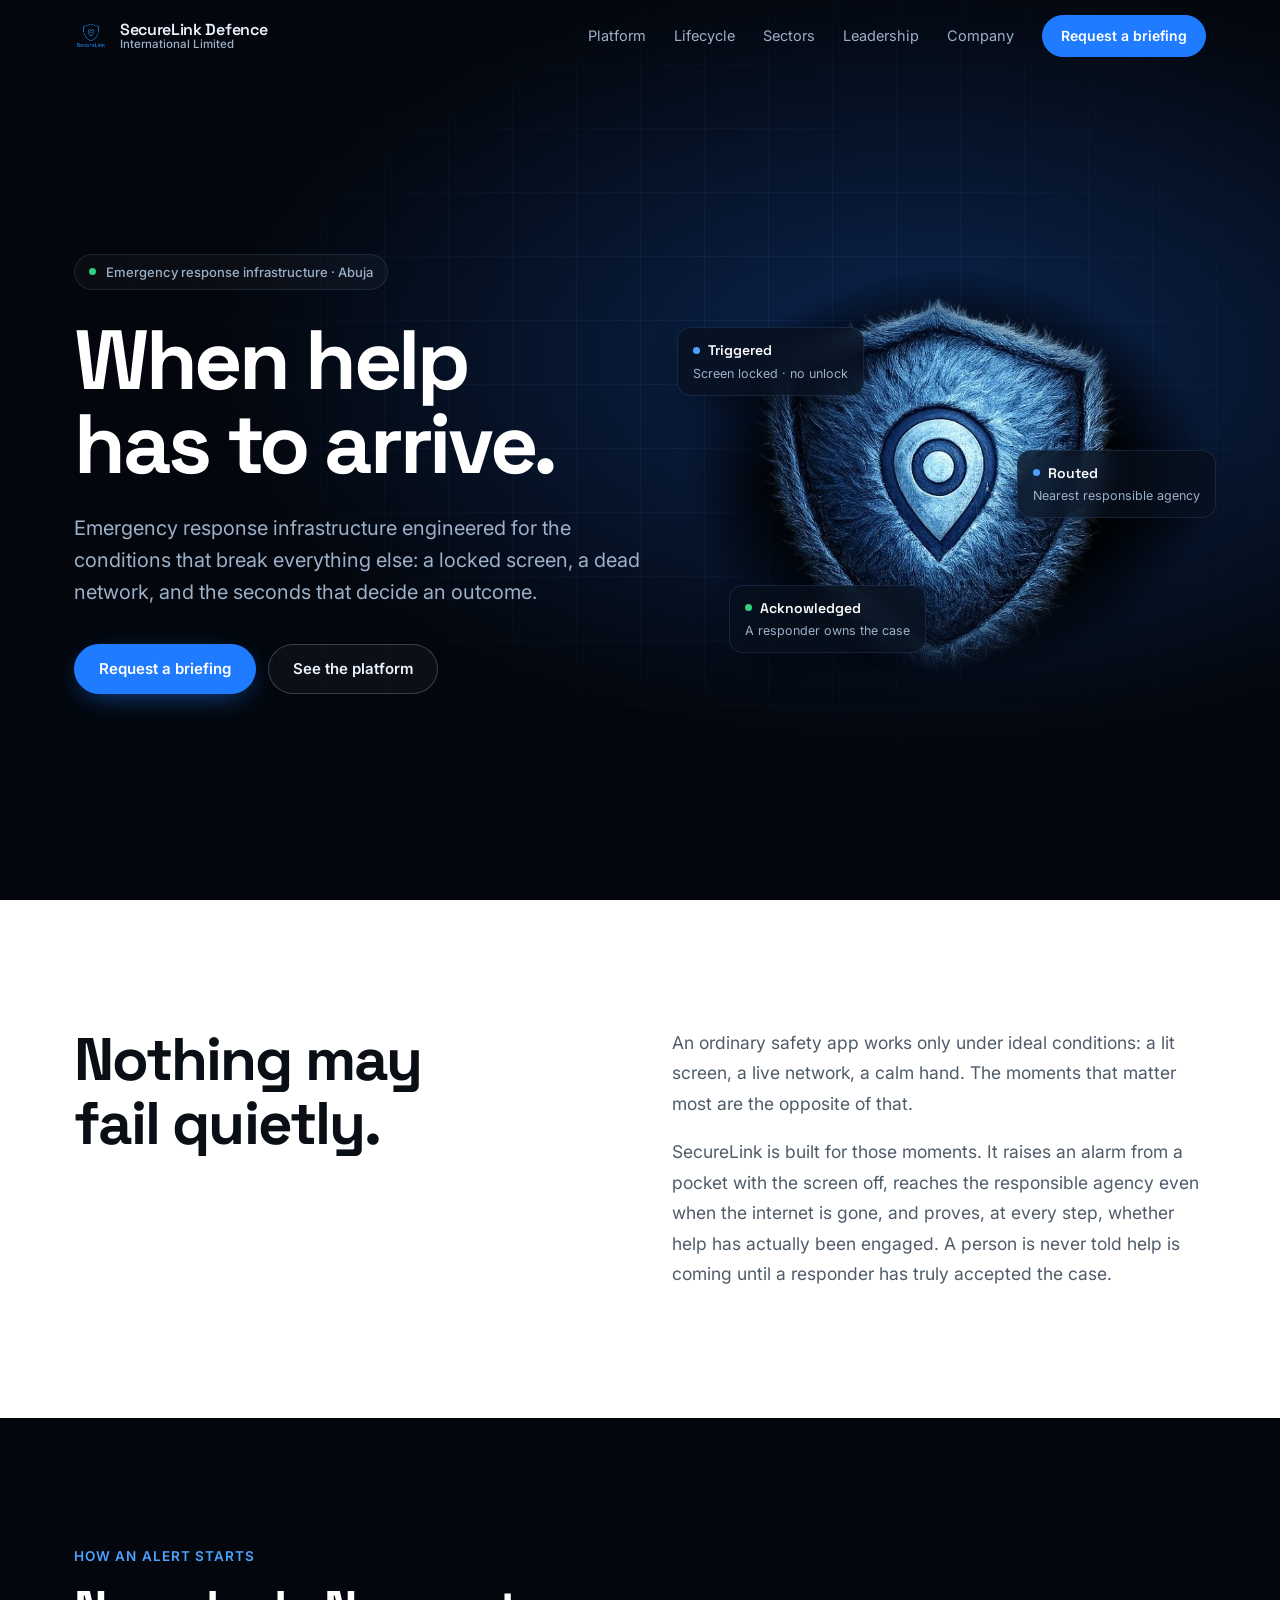
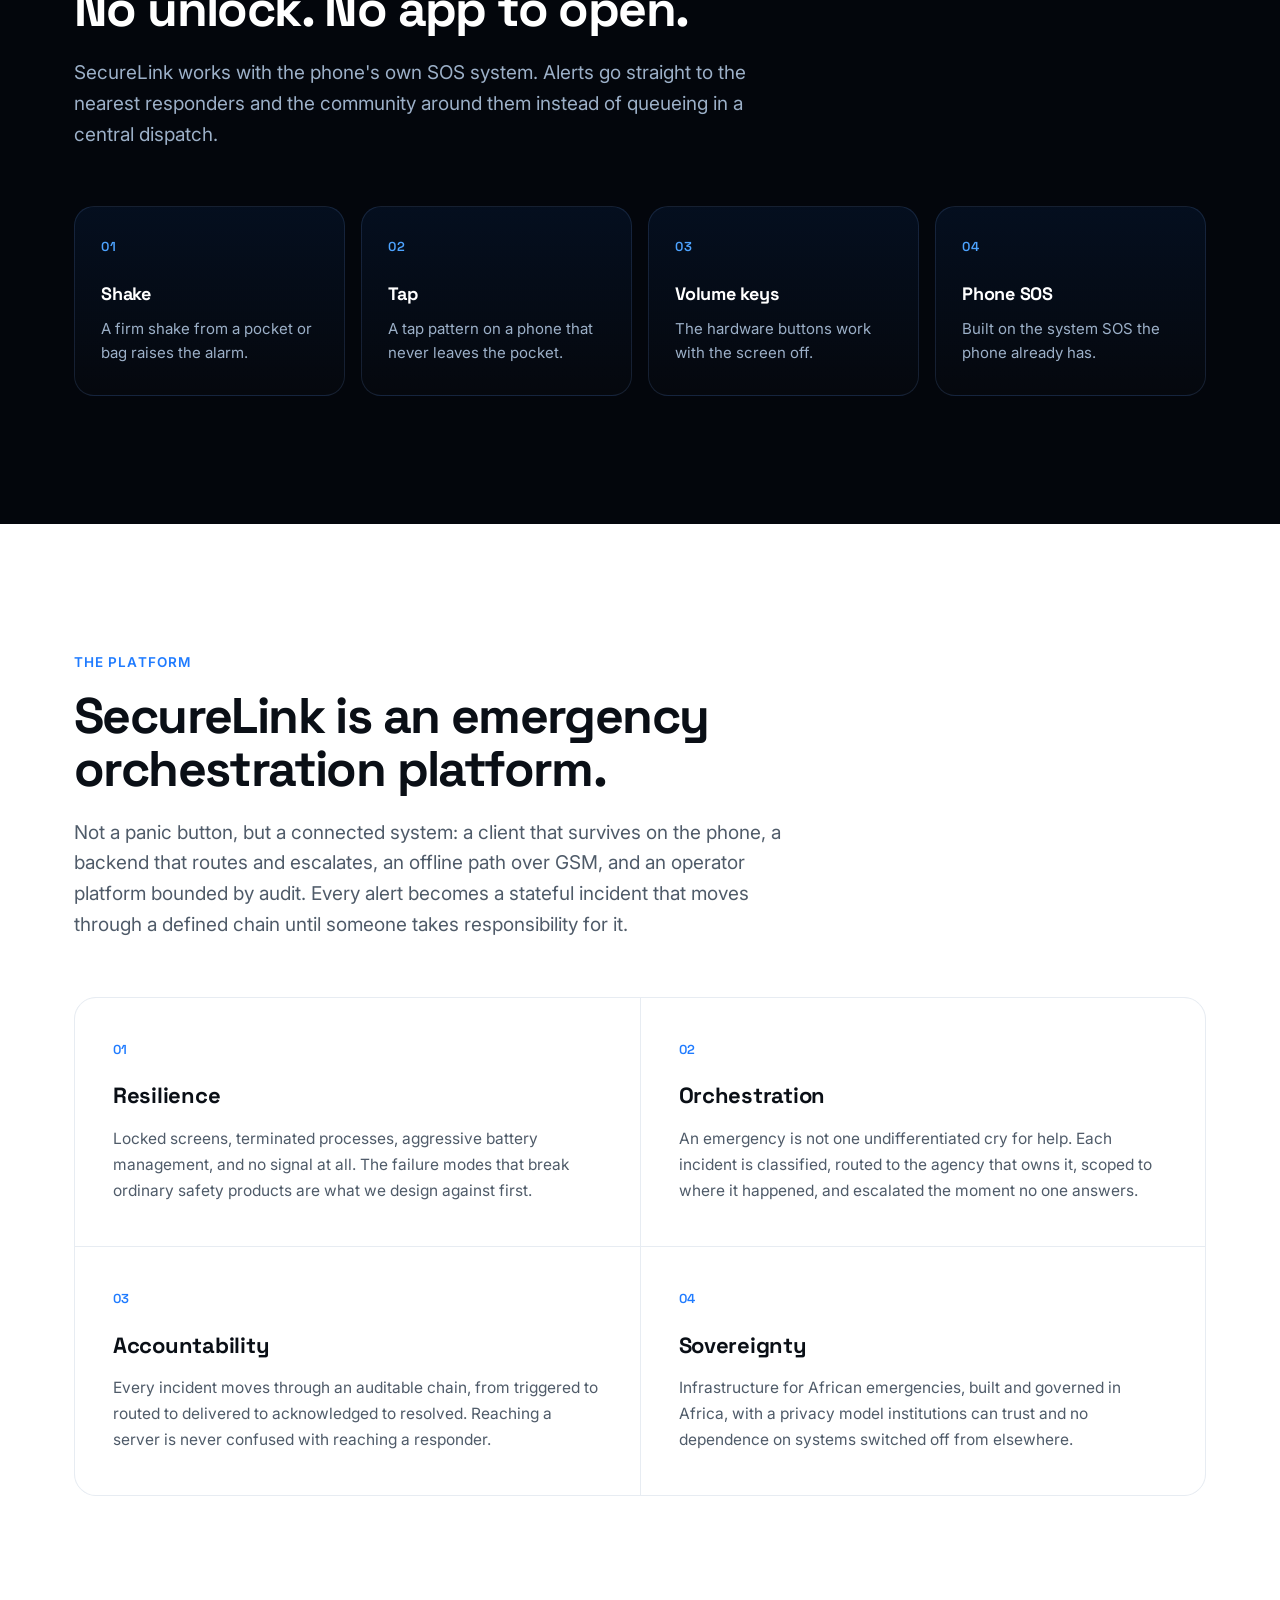
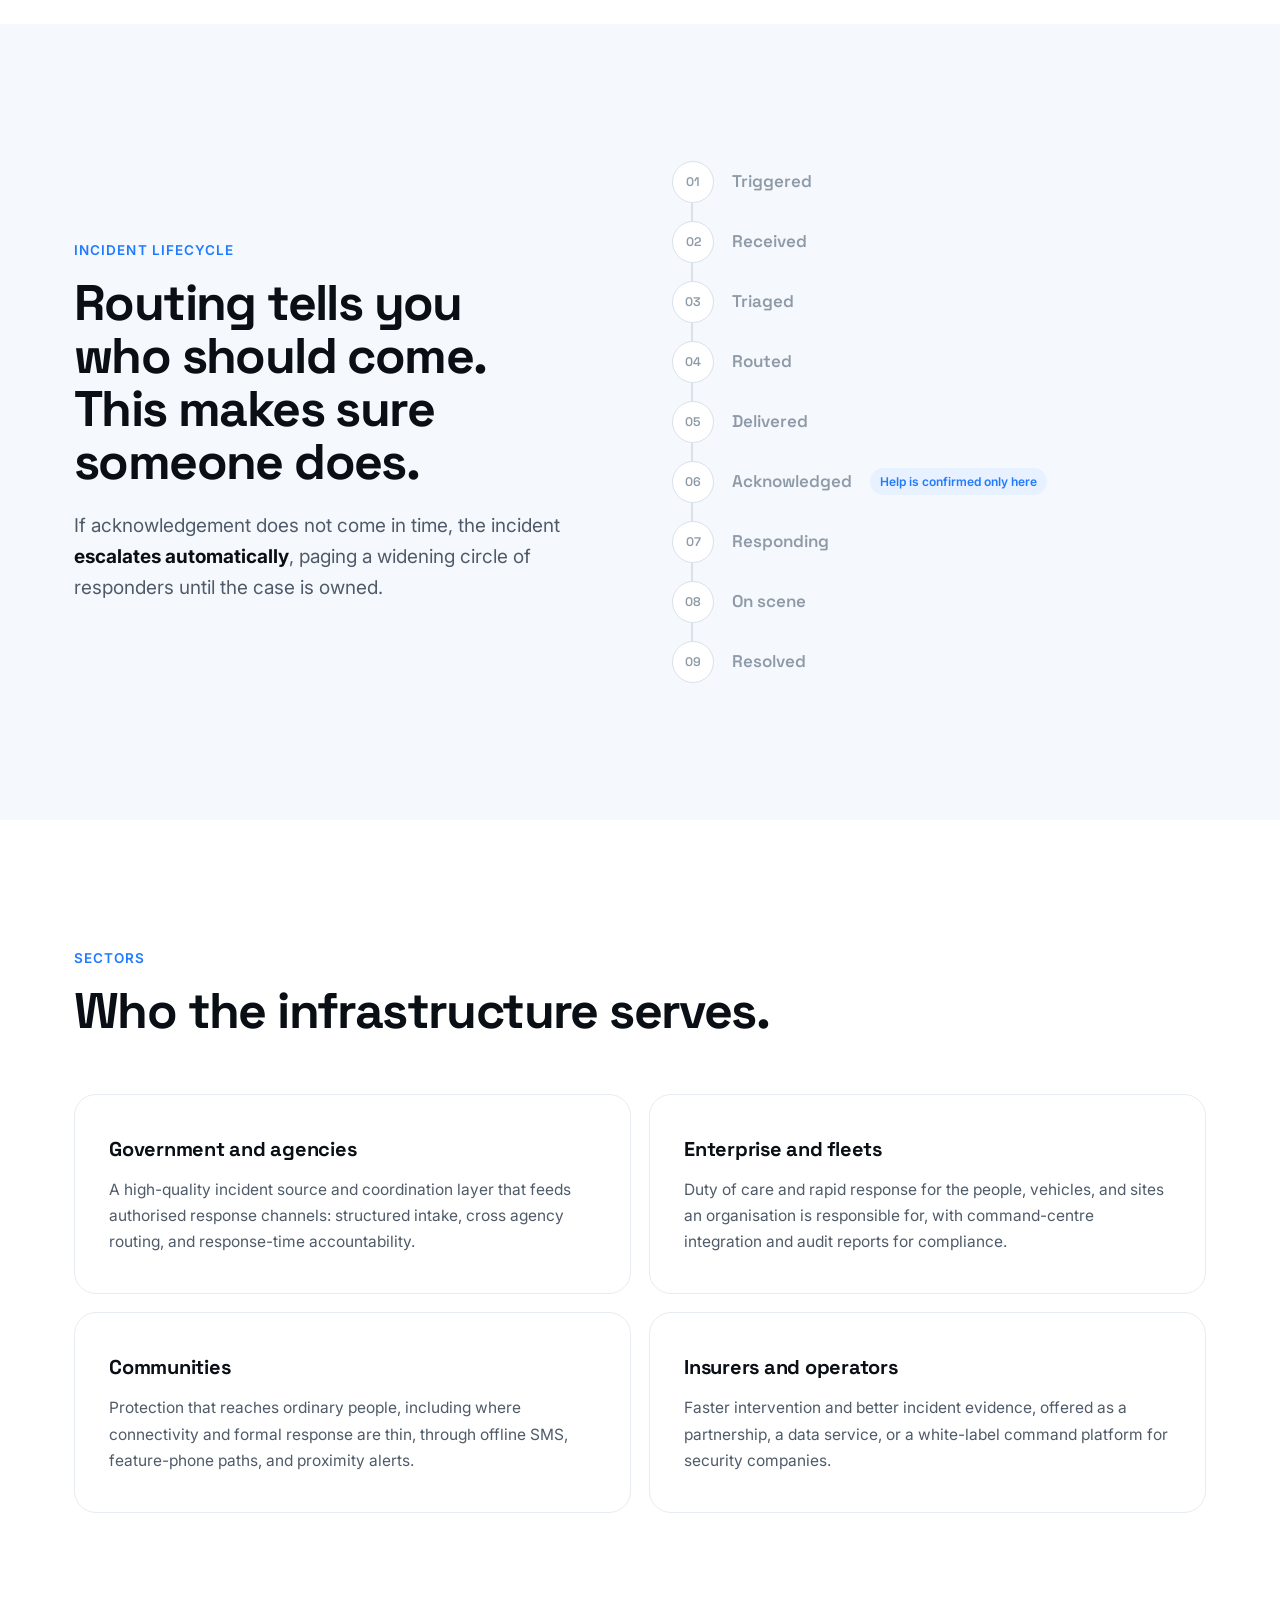
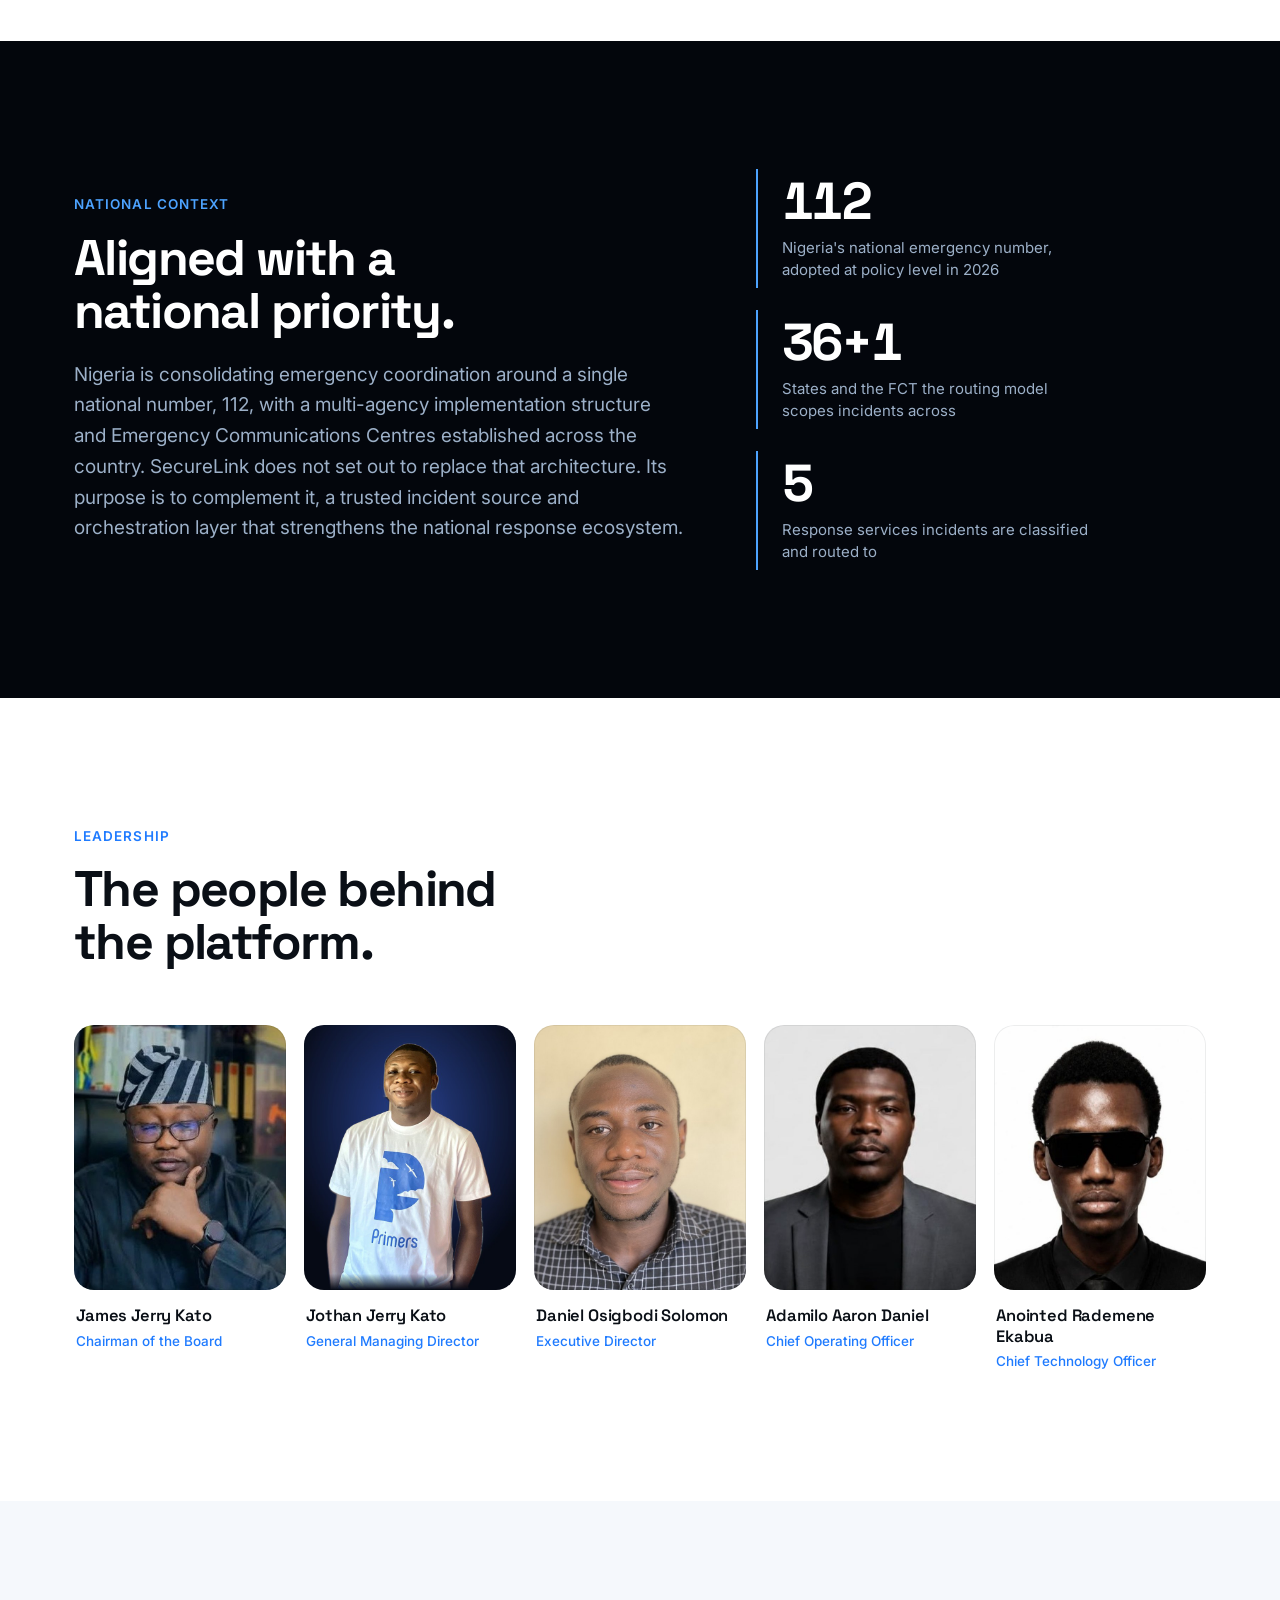
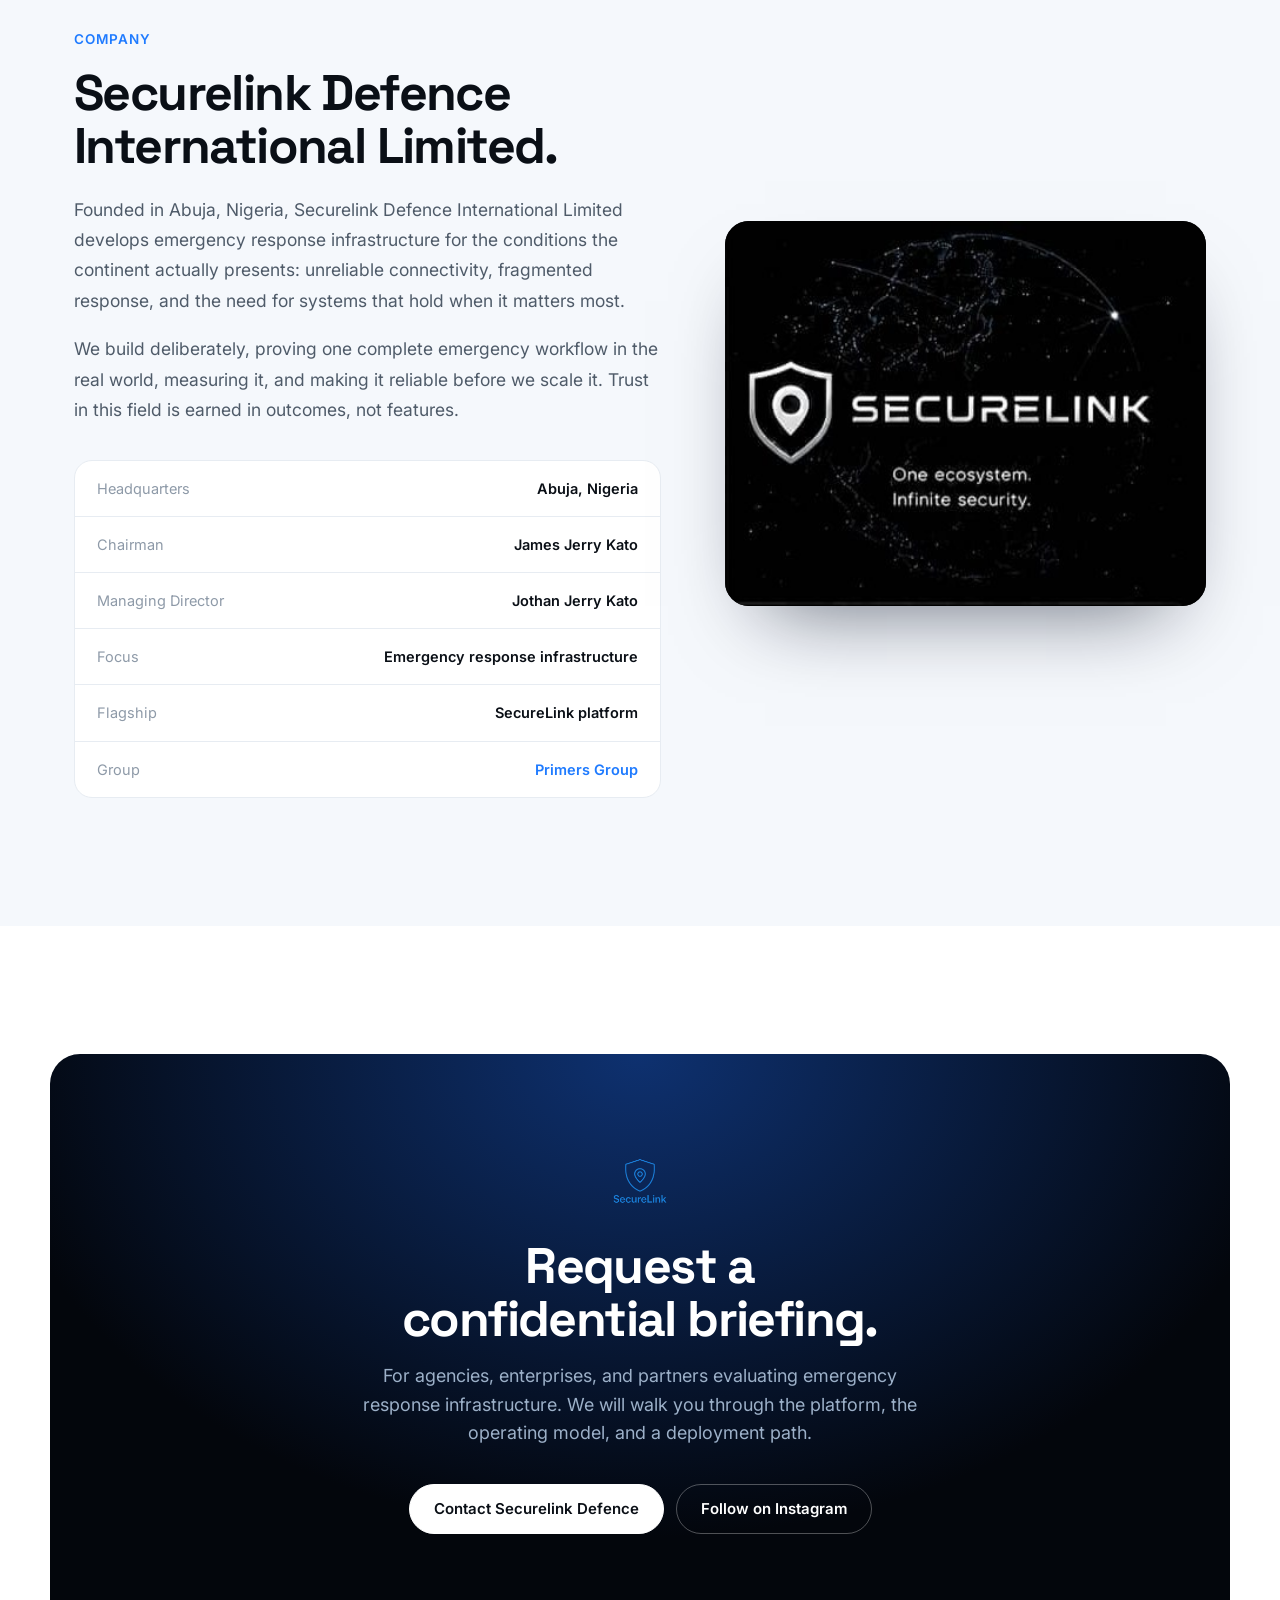
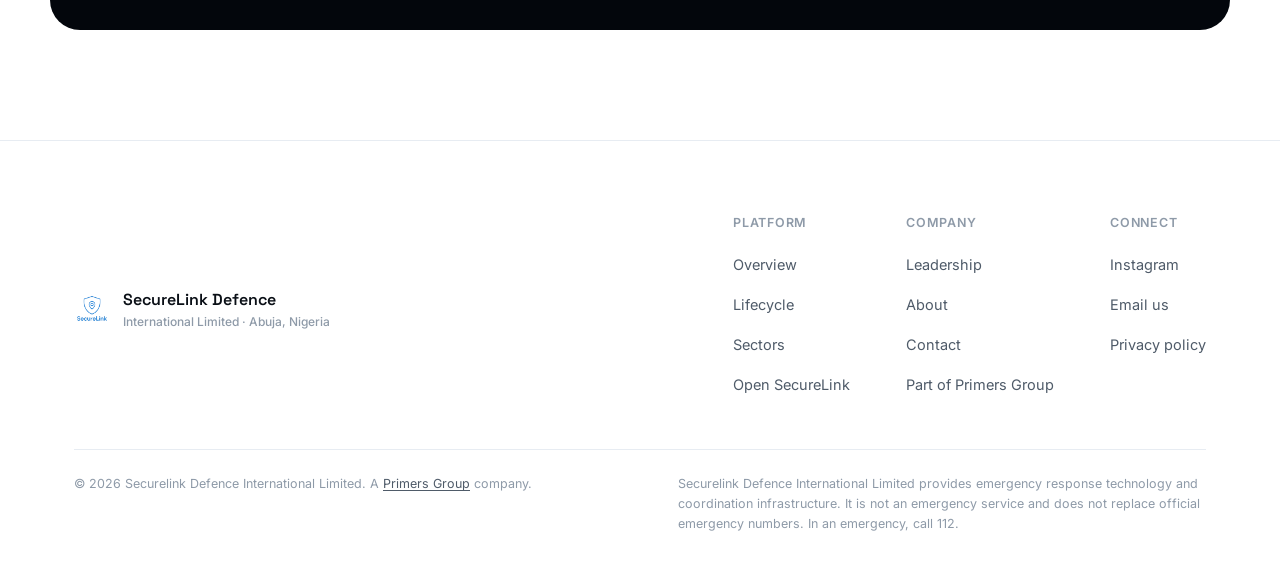
==== commit 59b27226: "Crop Jothan's portrait above the trousers Co-Authored-By: Claude Opus 5.5 <noreply@anthropic.com> Cl" ====
--- a/index.html
+++ b/index.html
@@ -162,7 +162,7 @@
     <h2 class="reveal">The people behind the platform.</h2>
     <div class="team">
       <figure class="person reveal"><div class="ph"><img src="/img/james-kato.jpg" alt="James Jerry Kato" width="600" height="750" loading="lazy" /></div><figcaption><b>James Jerry Kato</b><span>Chairman of the Board</span></figcaption></figure>
-      <figure class="person reveal"><div class="ph"><img src="/img/jothan-portrait-4.jpg" alt="Jothan Jerry Kato" width="640" height="800" loading="lazy" /></div><figcaption><b>Jothan Jerry Kato</b><span>General Managing Director</span></figcaption></figure>
+      <figure class="person reveal"><div class="ph"><img src="/img/jothan-portrait-5.jpg" alt="Jothan Jerry Kato" width="640" height="800" loading="lazy" /></div><figcaption><b>Jothan Jerry Kato</b><span>General Managing Director</span></figcaption></figure>
       <figure class="person reveal"><div class="ph"><img src="/img/daniel-solomon.jpg" alt="Daniel Osigbodi Solomon" width="600" height="750" loading="lazy" /></div><figcaption><b>Daniel Osigbodi Solomon</b><span>Executive Director</span></figcaption></figure>
       <figure class="person reveal"><div class="ph"><img src="/img/aaron-daniel.jpg" alt="Adamilo Aaron Daniel" width="600" height="750" loading="lazy" /></div><figcaption><b>Adamilo Aaron Daniel</b><span>Chief Operating Officer</span></figcaption></figure>
       <figure class="person reveal"><div class="ph"><img src="/img/anointed-ekabua.jpg" alt="Anointed Rademene Ekabua" width="600" height="750" loading="lazy" /></div><figcaption><b>Anointed Rademene Ekabua</b><span>Chief Technology Officer</span></figcaption></figure>
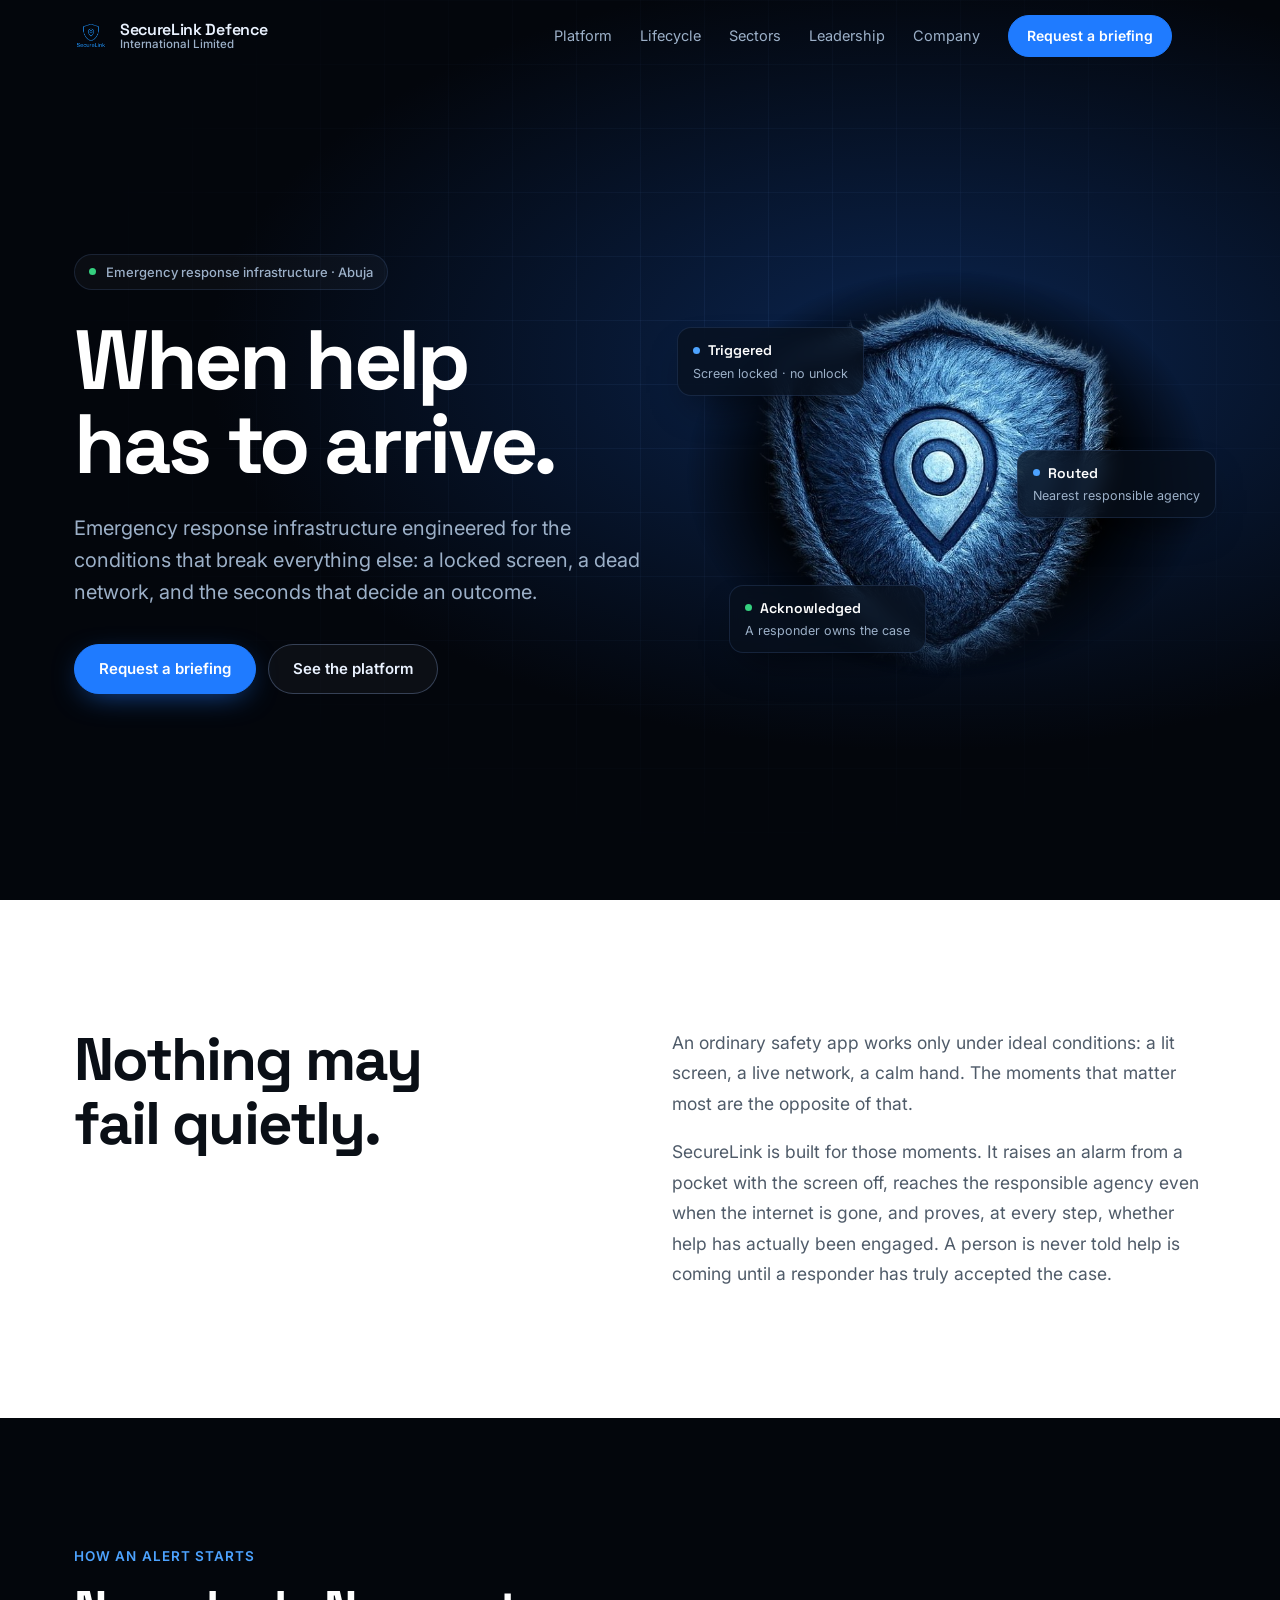
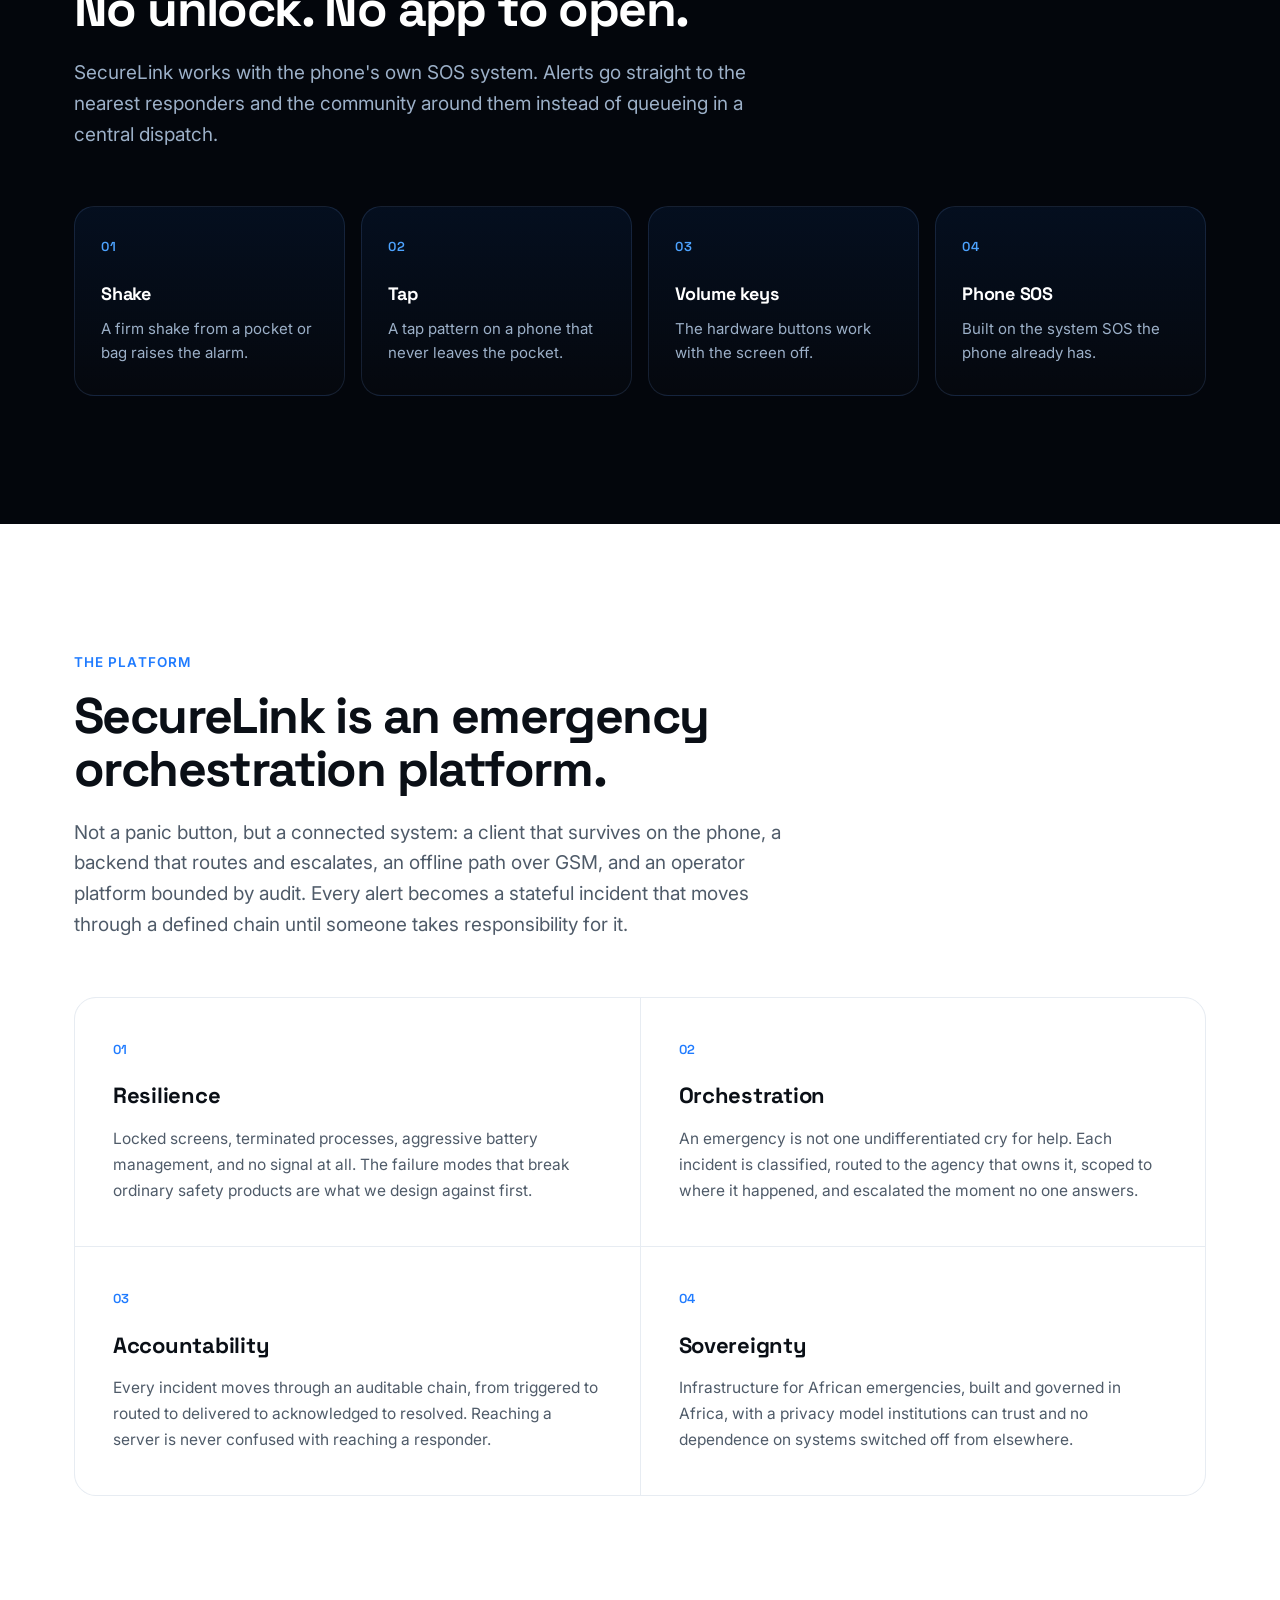
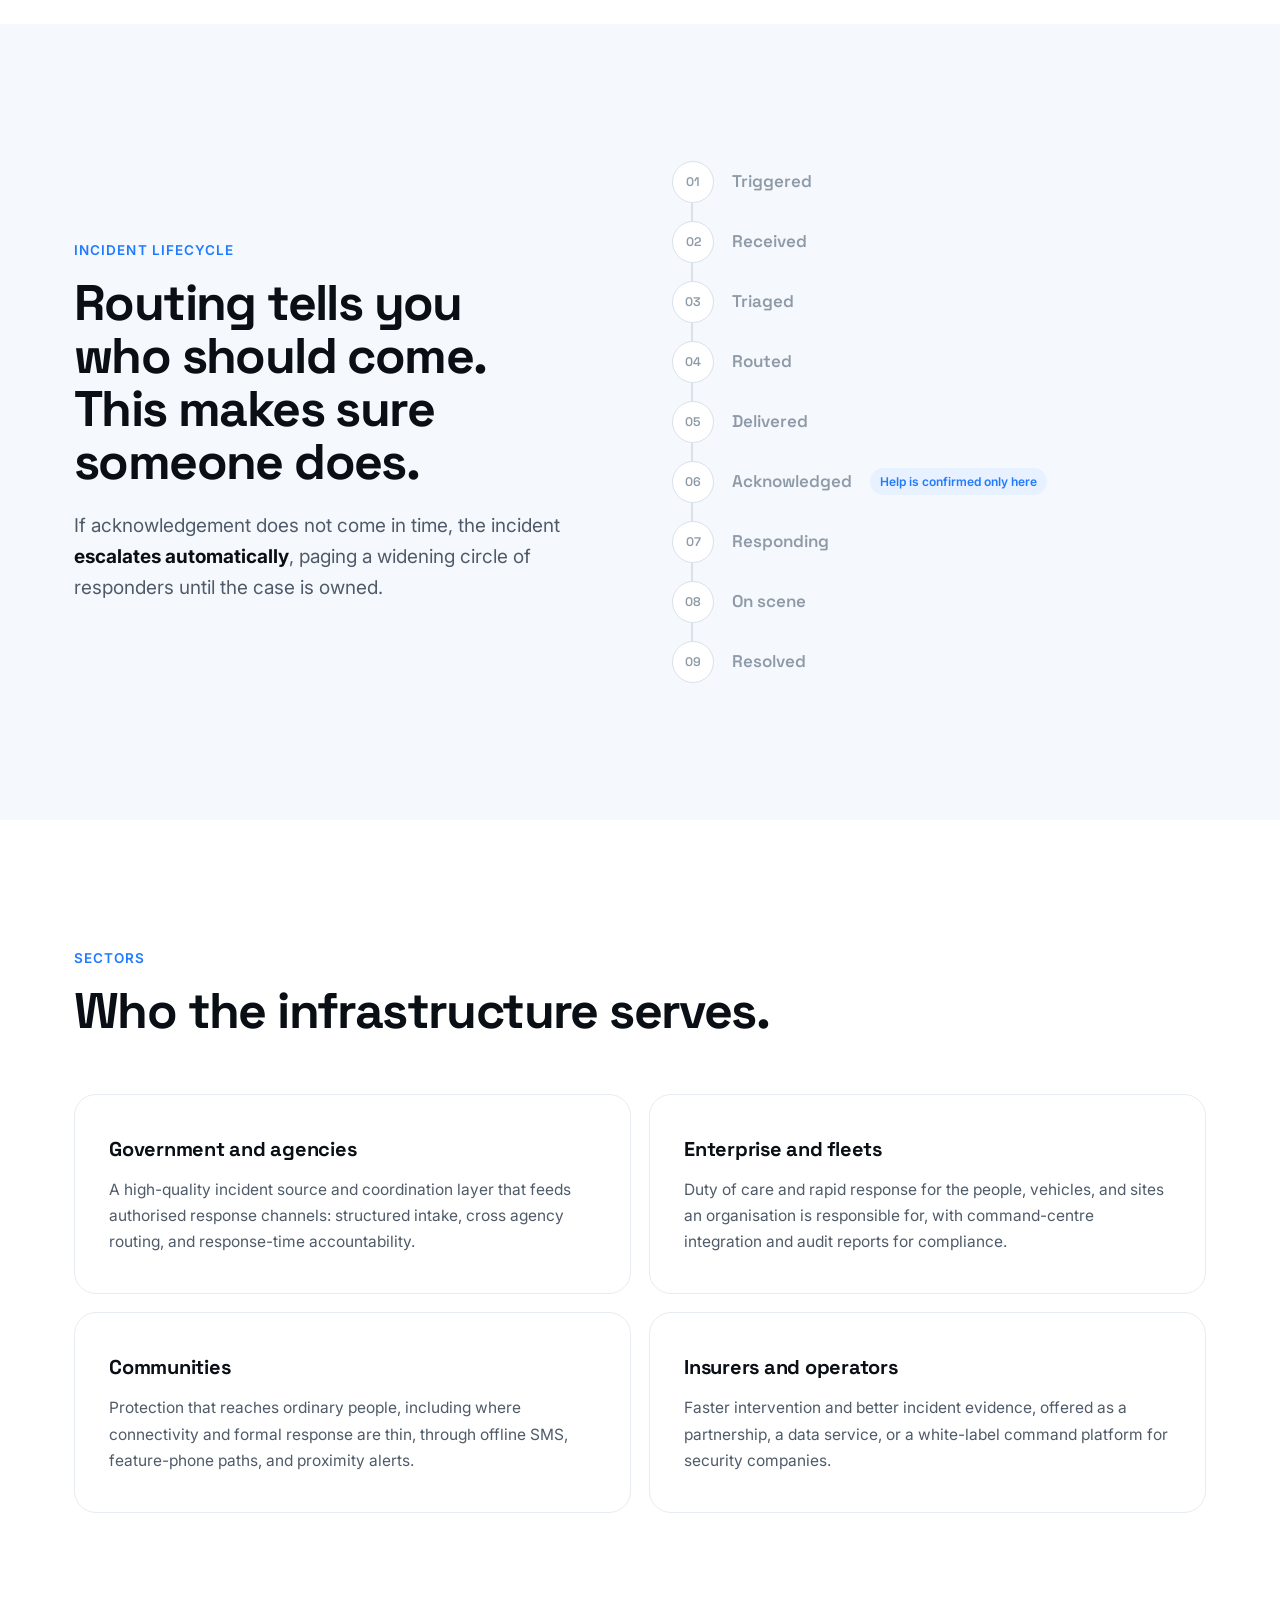
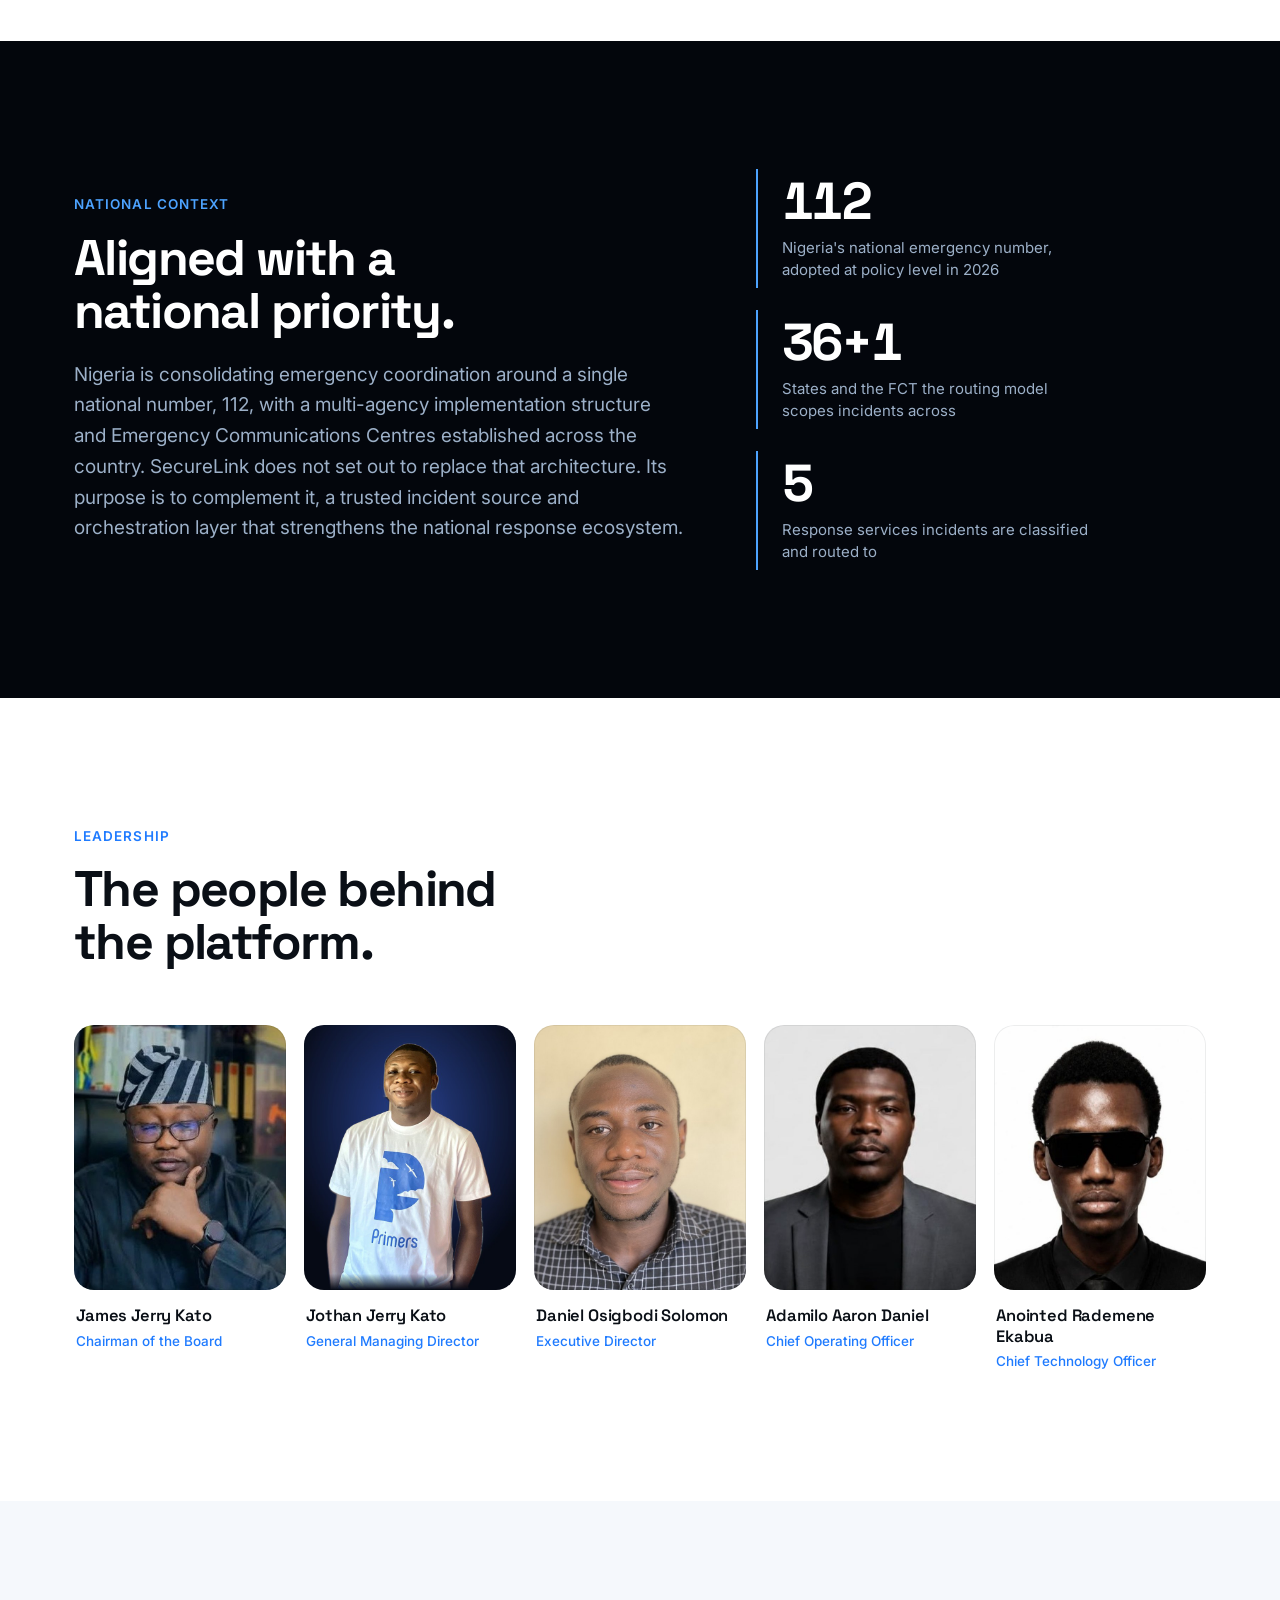
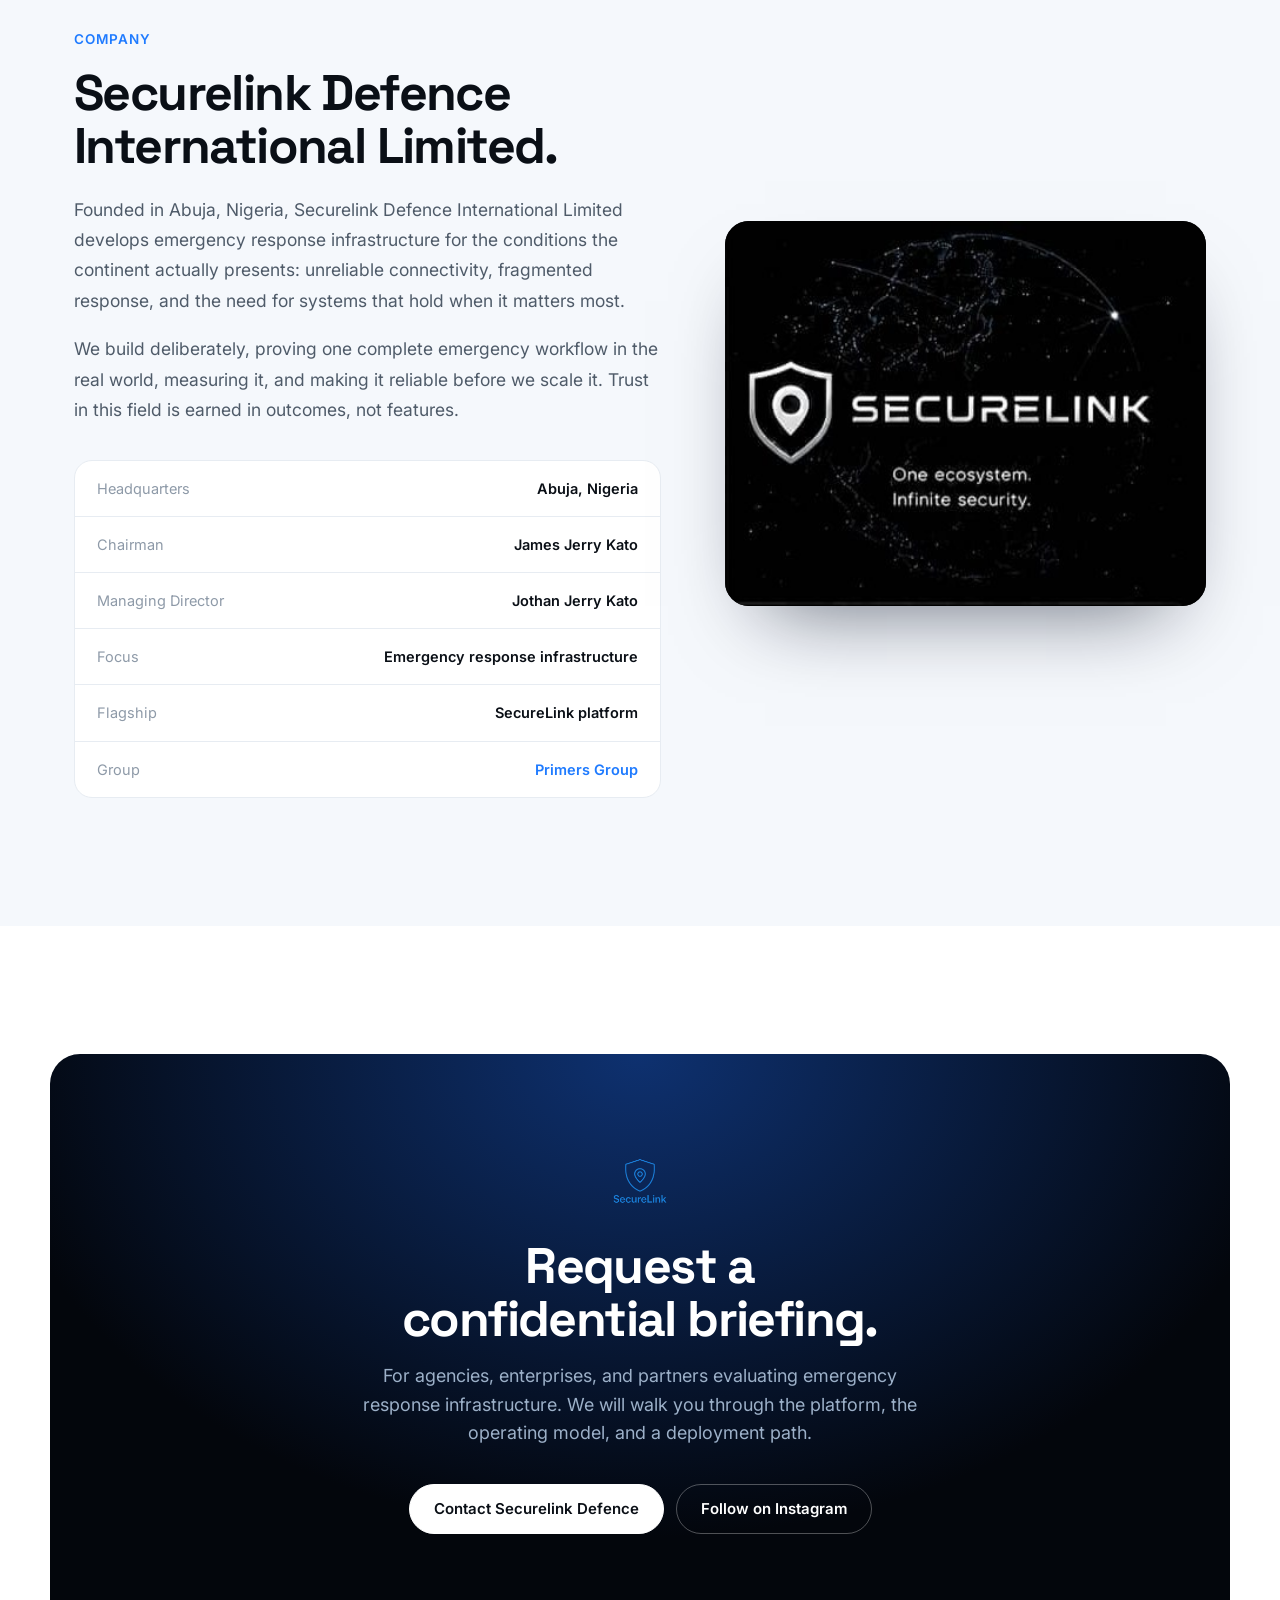
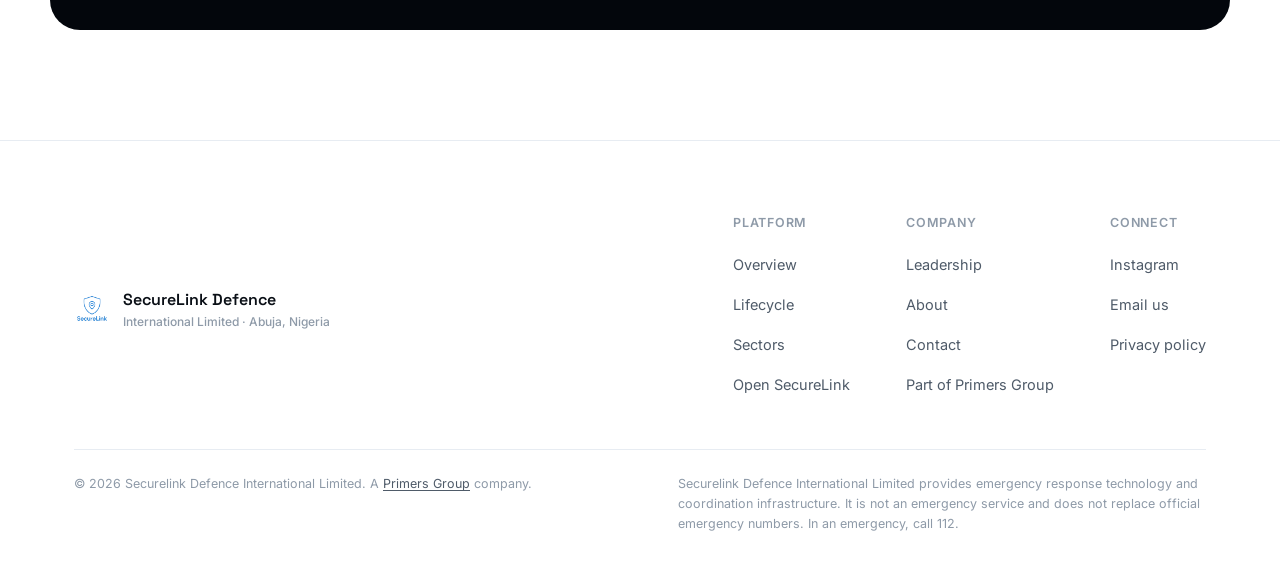
==== commit d7007dfe: "Add the Primers bar: Primers apps grid and your Primers ID, like Google's bar (pinned, integrity-che" ====
--- a/index.html
+++ b/index.html
@@ -50,6 +50,8 @@
       <a href="#company">Company</a>
       <a class="btn sm" href="#contact">Request a briefing</a>
     </div>
+    <!-- Primers bar (apps + your Primers ID), filled in by id.primersgroup.ng/bar.js -->
+    <span id="primers-bar-slot" style="display:flex;align-items:center;margin-left:8px"></span>
     <button class="menu" id="menu" aria-label="Open menu" aria-expanded="false" aria-controls="navlinks"><span></span><span></span></button>
   </div>
 </nav>
@@ -227,5 +229,7 @@
   </div>
 </footer>
 <script src="/site.js" defer></script>
+<script src="https://id.primersgroup.ng/bar-1.0.0.js" integrity="sha384-rXpiakx+MJPCCDxLtpxx4N2rh06qFYNYot4EZfZ04UwXe0N0/mzz1tRFfR1OKee9" crossorigin="anonymous" data-mount="#primers-bar-slot" defer></script>
+<script src="https://primersgroup.ng/assistant/embed-1.1.0.js" integrity="sha384-j7EmwgGvgvWXR0MXFzh3oSnrChiDQSWrmfR8m2Fa30nobeCUhhAfTJ637yGcn8CP" crossorigin="anonymous" data-page="securelink" defer></script>
 </body>
 </html>
